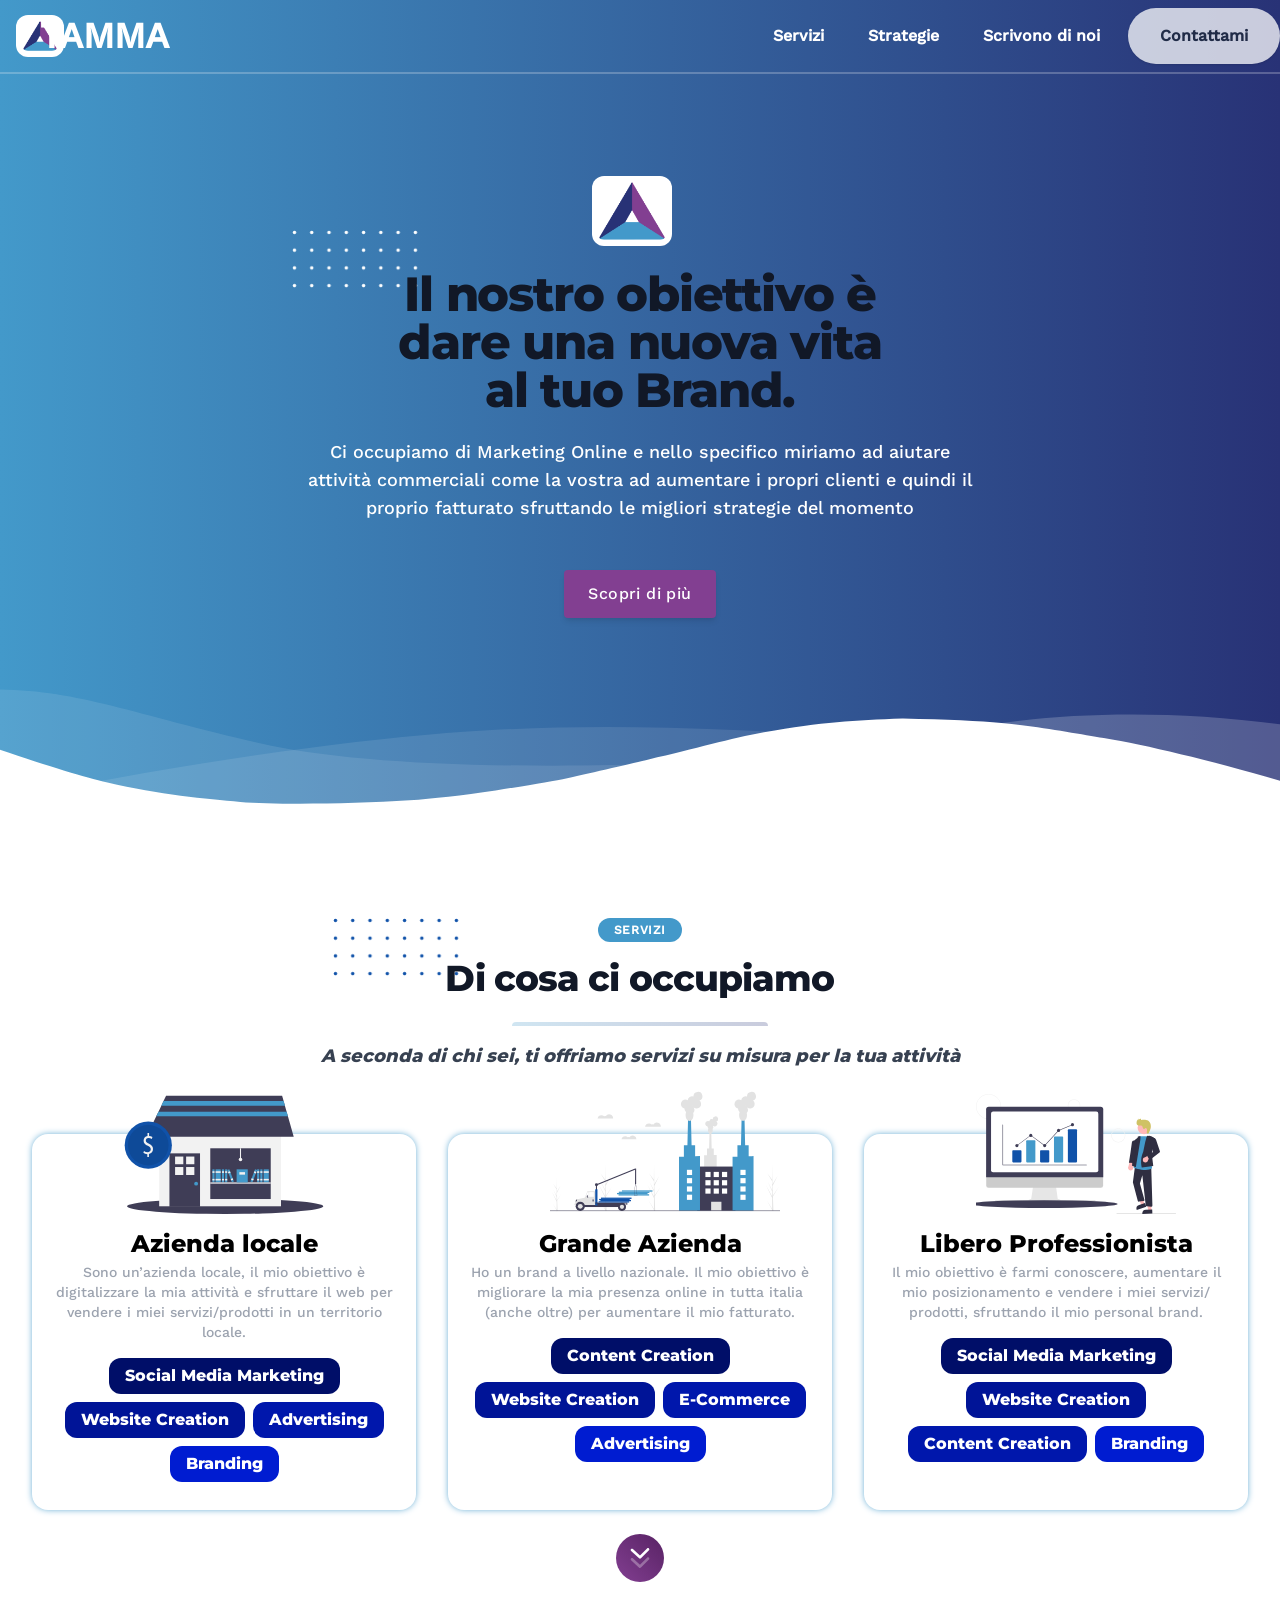
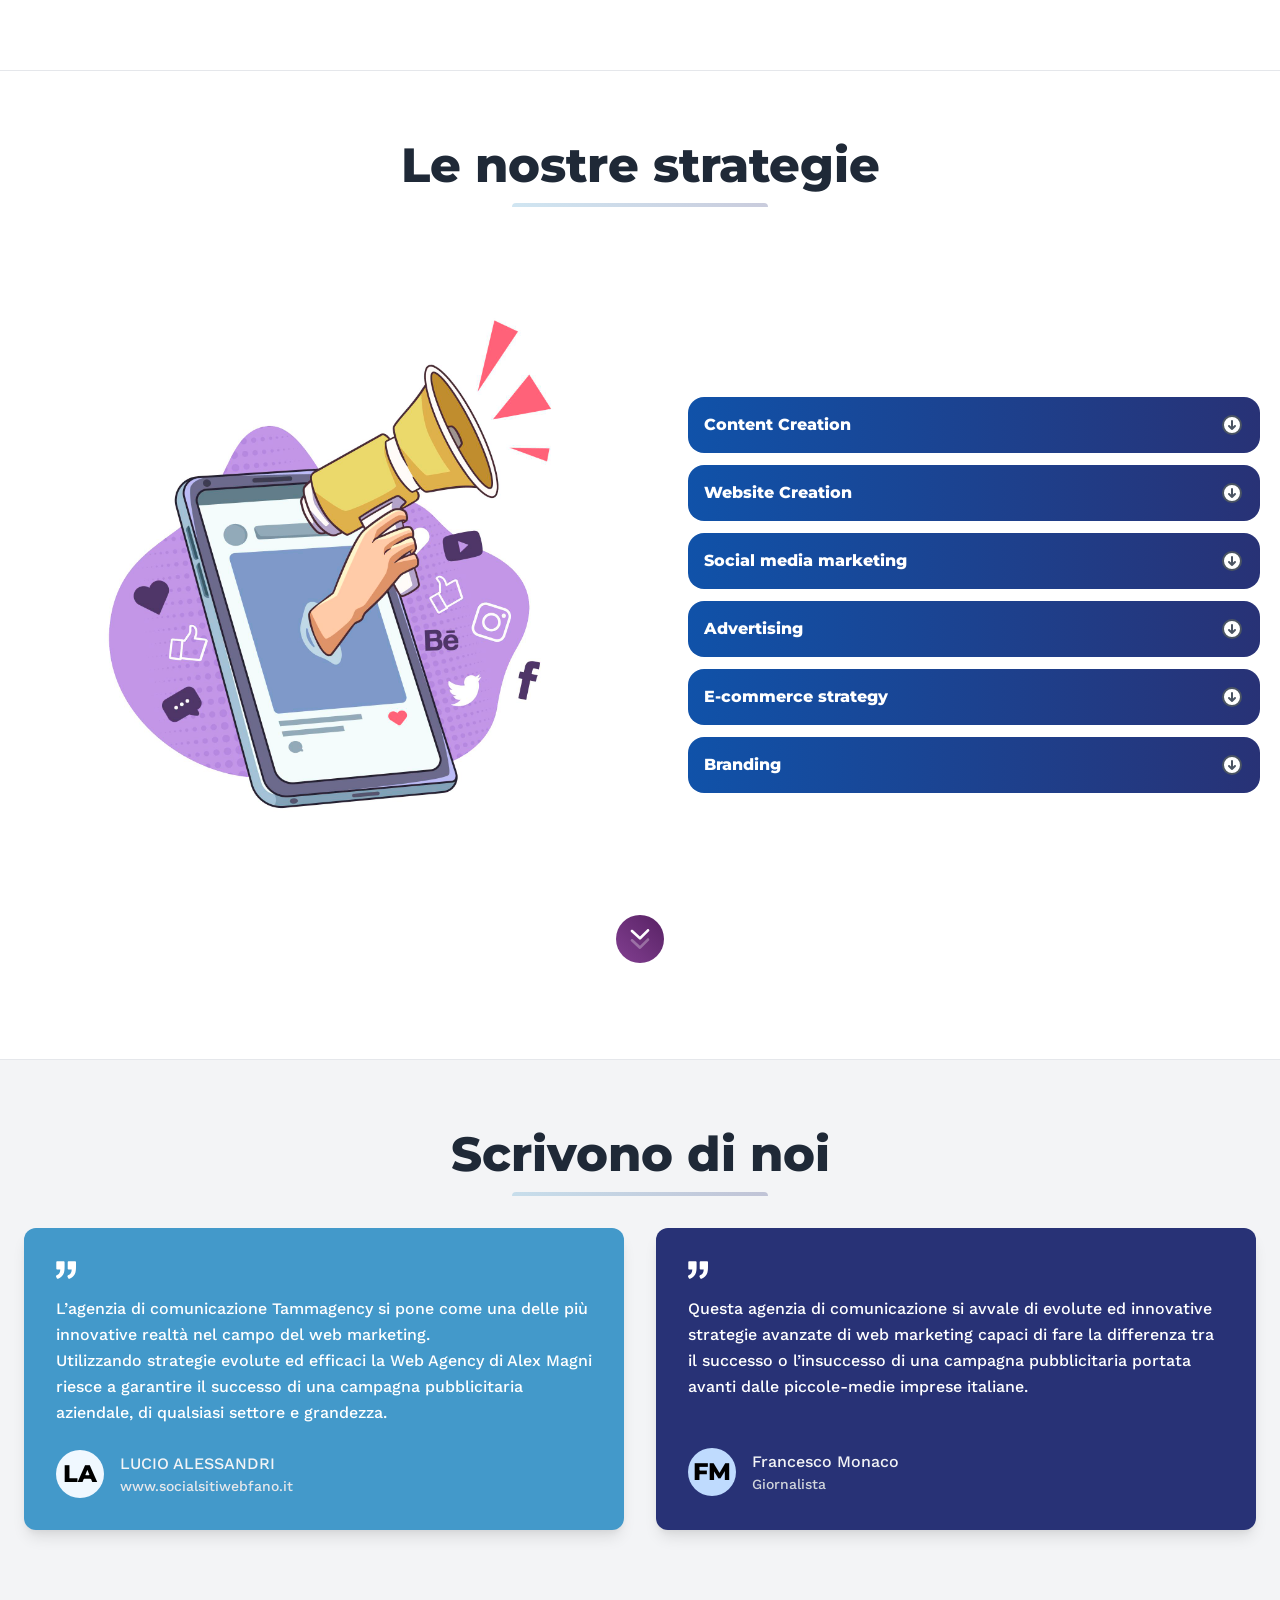
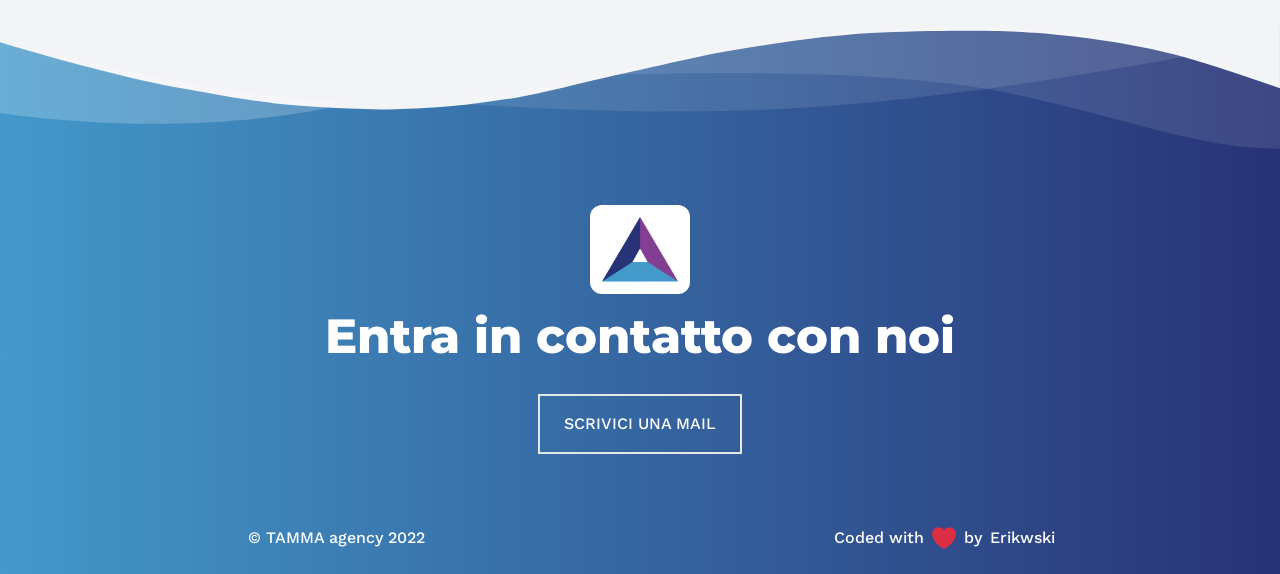
==== public/index.html @ 5e8f8e34 "Test animazioni definitive" ====
<!DOCTYPE html>
<html lang="it">
  <head>
    <!--- basic page needs
    ================================================== -->
    <meta charset="utf-8" />
    <meta name="viewport" content="width=device-width, initial-scale=1" />
    <title>TAMMA agency</title>
    <!-- SEO TAG
    ================================================== -->
    <meta name="description" content="Digital marketing agency" />
    <meta
      name="keywords"
      content="SEO digital marketing facebook instagram ads"
    />
    <meta name="author" content="erikwski" />

    <!-- CSS
    ================================================== -->
    <link rel="stylesheet" href="css/scroll.css" />
    <link rel="stylesheet" href="css/all_compile.css" />
    <link rel="stylesheet" href="css/custom.css" />

    <!-- icon of website
    ================================================== -->
    <link
      rel="apple-touch-icon"
      sizes="180x180"
      href="img/apple-icon-180x180.png"
    />
    <link
      rel="icon"
      type="image/png"
      sizes="32x32"
      href="img/favicon-32x32.png"
    />
    <link
      rel="icon"
      type="image/png"
      sizes="16x16"
      href="img/favicon-16x16.png"
    />
  </head>

  <body
    class="leading-normal tracking-normal text-white gradient overflow-x-hidden"
  >
    <!-- loader -->
    <div id="loader" class="gradient z-50">
      <div class="mosaic-loader">
        <div class="cell d-0"></div>
        <div class="cell d-1"></div>
        <div class="cell d-2"></div>
        <div class="cell d-3"></div>
        <div class="cell d-1"></div>
        <div class="cell d-2"></div>
        <div class="cell d-3"></div>
        <div class="cell d-4"></div>
        <div class="cell d-2"></div>
        <div class="cell d-3"></div>
        <div class="cell d-4"></div>
        <div class="cell d-5"></div>
        <div class="cell d-3"></div>
        <div class="cell d-4"></div>
        <div class="cell d-5"></div>
        <div class="cell d-6"></div>
      </div>
    </div>
    <!--Nav-->
    <nav
      id="header"
      class="fixed w-full z-30 top-0 text-white transition-all duration-700 goin_wski_fromtop"
    >
      <div
        class="w-full container mx-auto flex flex-wrap items-center justify-between mt-0 py-2"
      >
        <div class="pl-4 flex items-center">
          <a
            class="flex items-center transition toggleColour text-white no-underline hover:no-underline font-bold text-2xl lg:text-4xl"
            href="#"
          >
            <img
              width="48"
              id="logo"
              height="48"
              src="img/logo.png"
              class="opacity-0 bg-white mr-4 p-1.5 rounded-xl transition-all duration-700"
            />
            <span
              class="transition-all duration-700 shift_for_logo"
              id="shift_to_logo"
              >TAMMA</span
            >
          </a>
        </div>
        <div class="block lg:hidden pr-4">
          <button
            id="nav-toggle"
            class="flex items-center p-1 text-pink-800 hover:text-gray-900 focus:outline-none focus:shadow-outline transform transition hover:scale-105 duration-300 ease-in-out"
          >
            <svg
              class="fill-current h-6 w-6"
              viewBox="0 0 20 20"
              xmlns="http://www.w3.org/2000/svg"
            >
              <title>Menu</title>
              <path
                id="fill_white"
                class="fill_white"
                d="M0 3h20v2H0V3zm0 6h20v2H0V9zm0 6h20v2H0v-2z"
              />
            </svg>
          </button>
        </div>
        <div
          class="w-full flex-grow lg:flex lg:items-center lg:w-auto hidden mt-2 lg:mt-0 bg-white lg:bg-transparent text-black p-4 lg:p-0 z-20"
          id="nav-content"
        >
          <ul
            class="list-reset lg:flex justify-end flex-1 items-center mb-4 lg:mb-0"
          >
            <li class="mr-3">
              <a
                class="inline-block py-2 px-4 text-white font-bold no-underline toggleColour"
                href="#servizi"
                >Servizi</a
              >
            </li>
            <li class="mr-3">
              <a
                class="inline-block py-2 px-4 text-white font-bold no-underline toggleColour"
                href="#strategie"
                >Strategie</a
              >
            </li>
            <li class="mr-3">
              <a
                class="inline-block py-2 px-4 text-white font-bold no-underline toggleColour"
                href="#scrivono_di_noi"
                >Scrivono di noi</a
              >
            </li>
          </ul>
          <a
            id="navAction"
            href="#contattami"
            class="mx-auto lg:mx-0 hover:underline bg-white text-gray-800 font-bold rounded-full py-4 px-8 shadow opacity-75 focus:outline-none focus:shadow-outline transform transition hover:scale-105 duration-300 ease-in-out mt-4 md:mt-0"
          >
            Contattami
          </a>
        </div>
      </div>
      <hr class="border-b border-gray-100 opacity-25 my-0 py-0" />
    </nav>
    <!--Hero-->
    <div class="pt-24 pb-12" data-aos="fade-down-right" data-aos-delay="2800">
      <div
        class="px-4 py-16 sm:py-12 mx-auto sm:max-w-xl md:max-w-full lg:max-w-screen-xl md:px-24 lg:px-8 lg:py-20"
      >
        <div class="max-w-xl sm:mx-auto lg:max-w-2xl">
          <div class="flex flex-col mb-16 sm:text-center sm:mb-0">
            <a href="/" class="mb-6 sm:mx-auto self-center">
              <div
                class="flex items-center justify-center rounded-full transition-all duration-1000"
                id="transform_logo"
              >
                <img
                  width="80"
                  id="logo"
                  height="80"
                  src="img/logo.png"
                  class="bg-white mr-4 p-1.5 rounded-xl transition-all duration-700"
                />
              </div>
            </a>
            <div
              class="max-w-xl mb-10 md:mx-auto sm:text-center lg:max-w-2xl md:mb-12"
            >
              <h2
                class="max-w-lg mb-6 text-5xl font-bold leading-none tracking-tight text-gray-900 md:mx-auto text-center"
              >
                <span class="relative inline-block">
                  <svg
                    viewBox="0 0 52 24"
                    fill="currentColor"
                    class="absolute top-0 left-0 z-0 hidden w-32 -mt-8 -ml-20 text-white lg:w-32 lg:-ml-28 lg:-mt-10 sm:block"
                  >
                    <defs>
                      <pattern
                        id="e77df901-b9d7-4b9b-822e-16b2d410795b"
                        x="0"
                        y="0"
                        width=".135"
                        height=".30"
                      >
                        <circle cx="1" cy="1" r=".7"></circle>
                      </pattern>
                    </defs>
                    <rect
                      fill="url(#e77df901-b9d7-4b9b-822e-16b2d410795b)"
                      width="52"
                      height="24"
                    ></rect>
                  </svg>
                  <span class="relative">Il</span>
                </span>
                nostro obiettivo è dare una nuova vita al tuo Brand.
              </h2>
              <p class="text-base text-white md:text-lg text-center">
                Ci occupiamo di Marketing Online e nello specifico miriamo ad
                aiutare attività commerciali come la vostra ad aumentare i
                propri clienti e quindi il proprio fatturato sfruttando le
                migliori strategie del momento
              </p>
            </div>
            <div class="flex justify-center">
              <a
                href="#servizi"
                class="inline-flex items-center justify-center h-12 px-6 font-medium tracking-wide text-white transition duration-200 rounded shadow-md bc_secondary focus:shadow-outline focus:outline-none focus:outline-none focus:shadow-outline transform transition hover:scale-105 duration-300 ease-in-out hover:underline"
              >
                Scopri di più
              </a>
            </div>
          </div>
        </div>
      </div>
    </div>
    <!-- SVG ONDA -->
    <div class="relative -mt-12 lg:-mt-24">
      <svg
        viewBox="0 0 1428 174"
        version="1.1"
        xmlns="http://www.w3.org/2000/svg"
        xmlns:xlink="http://www.w3.org/1999/xlink"
      >
        <g stroke="none" stroke-width="1" fill="none" fill-rule="evenodd">
          <g
            transform="translate(-2.000000, 44.000000)"
            fill="#FFFFFF"
            fill-rule="nonzero"
          >
            <path
              d="M0,0 C90.7283404,0.927527913 147.912752,27.187927 291.910178,59.9119003 C387.908462,81.7278826 543.605069,89.334785 759,82.7326078 C469.336065,156.254352 216.336065,153.6679 0,74.9732496"
              opacity="0.100000001"
            ></path>
            <path
              d="M100,104.708498 C277.413333,72.2345949 426.147877,52.5246657 546.203633,45.5787101 C666.259389,38.6327546 810.524845,41.7979068 979,55.0741668 C931.069965,56.122511 810.303266,74.8455141 616.699903,111.243176 C423.096539,147.640838 250.863238,145.462612 100,104.708498 Z"
              opacity="0.100000001"
            ></path>
            <path
              d="M1046,51.6521276 C1130.83045,29.328812 1279.08318,17.607883 1439,40.1656806 L1439,120 C1271.17211,77.9435312 1140.17211,55.1609071 1046,51.6521276 Z"
              id="Path-4"
              opacity="0.200000003"
            ></path>
          </g>
          <g
            transform="translate(-4.000000, 76.000000)"
            fill="#FFFFFF"
            fill-rule="nonzero"
          >
            <path
              d="M0.457,34.035 C57.086,53.198 98.208,65.809 123.822,71.865 C181.454,85.495 234.295,90.29 272.033,93.459 C311.355,96.759 396.635,95.801 461.025,91.663 C486.76,90.01 518.727,86.372 556.926,80.752 C595.747,74.596 622.372,70.008 636.799,66.991 C663.913,61.324 712.501,49.503 727.605,46.128 C780.47,34.317 818.839,22.532 856.324,15.904 C922.689,4.169 955.676,2.522 1011.185,0.432 C1060.705,1.477 1097.39,3.129 1121.236,5.387 C1161.703,9.219 1208.621,17.821 1235.4,22.304 C1285.855,30.748 1354.351,47.432 1440.886,72.354 L1441.191,104.352 L1.121,104.031 L0.457,34.035 Z"
            ></path>
          </g>
        </g>
      </svg>
    </div>
    <!-- SERVIZI -->
    <section class="bg-white border-b py-8 text-black" id="servizi">
      <div
        class="px-4 pt-16 pb-10 mx-auto sm:max-w-xl md:max-w-full lg:max-w-screen-xl md:px-24 lg:px-8 lg:pt-20 lg:pb-14 flex flex-col justify-center items-center"
        data-aos="zoom-in-down"
        data-aos-offset="50"
      >
        <div
          class="text-center max-w-xl mb-10 md:mx-auto sm:text-center lg:max-w-2xl md:mb-12"
        >
          <div>
            <p
              class="inline-block mb-4 text-xs font-semibold tracking-wider uppercase rounded-full bc_thirdary text-white px-4 py-1"
            >
              Servizi
            </p>
          </div>
          <h2
            class="text-center max-w-lg mb-6 text-5xl font-bold leading-none tracking-tight text-gray-900 sm:text-4xl md:mx-auto text-gray-800"
          >
            <span class="relative inline-block">
              <svg
                viewBox="0 0 52 24"
                fill="currentColor"
                class="absolute top-0 left-0 z-0 hidden w-32 -mt-8 -ml-20 text-blue-gray-100 lg:w-32 lg:-ml-28 lg:-mt-10 sm:block"
              >
                <defs>
                  <pattern
                    id="fdca20a0-aeb4-4caf-ba1b-4351eee42363"
                    x="0"
                    y="0"
                    width=".135"
                    height=".30"
                    class="fill_varbg"
                  >
                    <circle cx="1" cy="1" r=".7"></circle>
                  </pattern>
                </defs>
                <rect
                  fill="url(#fdca20a0-aeb4-4caf-ba1b-4351eee42363)"
                  width="52"
                  height="24"
                ></rect>
              </svg>
              <span class="relative">Di</span>
              cosa ci occupiamo
            </span>
          </h2>
          <div class="w-full mb-4">
            <div
              class="h-1 mx-auto gradient w-64 opacity-25 my-0 py-0 rounded-t"
            ></div>
          </div>
          <p class="text-base text-gray-700 md:text-lg italic_title">
            A seconda di chi sei, ti offriamo servizi su misura per la tua
            attività
          </p>
        </div>
        <div
          class="grid max-w-md gap-8 row-gap-10 sm:mx-auto lg:max-w-full lg:grid-cols-3"
        >
          <!-- AZIENDE LOCALI -->
          <div class="card_servizi relative mt-6 lg:mt-4">
            <div class="flex">
              <div>
                <h6 class="mb-2 font-semibold leading-5 text-2xl text-center">
                  Azienda locale
                </h6>
                <p class="mb-3 text-sm text-gray-400 text-center">
                  Sono un’azienda locale, il mio obiettivo è digitalizzare la
                  mia attività e sfruttare il web per vendere i miei
                  servizi/prodotti in un territorio locale.
                </p>
              </div>
            </div>
            <div class="flex justify-center flex-wrap list_service">
              <div class="primary_font px-4 rounded-xl m-1 text-white">
                Social Media Marketing
              </div>
              <div class="primary_font px-4 rounded-xl m-1 text-white">
                Website Creation
              </div>
              <div class="primary_font px-4 rounded-xl m-1 text-white">
                Advertising
              </div>
              <div class="primary_font px-4 rounded-xl m-1 text-white">
                Branding
              </div>
            </div>
            <svg
              xmlns="http://www.w3.org/2000/svg"
              xmlns:xlink="http://www.w3.org/1999/xlink"
              data-name="Layer 1"
              width="200"
              height="160"
              class="absolute"
              style="top: -80px; left: calc(50% - 100px)"
              viewBox="0 0 842 678.37637"
            >
              <ellipse
                cx="426"
                cy="645.87637"
                rx="416"
                ry="32.5"
                fill="#3f3d56"
              ></ellipse>

              <path
                d="M829.70151,303.81246s2.59933,35.091,2.59933,36.39069S814.1055,431.1799,814.1055,431.1799s-25.99336,49.38737,0,48.0877,18.19534-46.788,18.19534-46.788l27.293-75.38072-11.697-53.28638Z"
                transform="translate(-179 -110.81181)"
                fill="#a0616a"
              ></path>

              <rect
                x="146.16914"
                y="282.832"
                width="516.46279"
                height="362.79825"
                fill="#f2f2f2"
              ></rect>
              <rect
                x="189.64496"
                y="421.25614"
                width="129.67789"
                height="226.37411"
                fill="#3f3d56"
              ></rect>
              <rect
                x="213.63162"
                y="434.83658"
                width="34.93166"
                height="32.56341"
                fill="#f2f2f2"
              ></rect>
              <rect
                x="260.40453"
                y="434.83658"
                width="34.93166"
                height="32.56341"
                fill="#f2f2f2"
              ></rect>
              <rect
                x="213.63162"
                y="479.24124"
                width="34.93166"
                height="33.74754"
                fill="#f2f2f2"
              ></rect>
              <rect
                x="260.40453"
                y="479.24124"
                width="34.93166"
                height="33.74754"
                fill="#f2f2f2"
              ></rect>
              <circle
                cx="302.83202"
                cy="549.6836"
                r="8.24541"
                fill="#4399ca"
              ></circle>
              <rect
                x="362.79867"
                y="399.76697"
                width="256.35744"
                height="215.13036"
                fill="#3f3d56"
              ></rect>
              <polygon
                points="716.602 351.134 92.199 351.134 133.831 264.092 143.148 244.603 155.337 219.117 164.654 199.628 175.455 177.051 667.407 177.051 673.786 199.628 679.295 219.117 686.499 244.603 692.008 264.092 716.602 351.134"
                fill="#3f3d56"
              ></polygon>
              <rect
                x="371.79367"
                y="488.96737"
                width="8.995"
                height="55.46915"
                fill="#4399ca"
              ></rect>
              <rect
                x="371.79367"
                y="497.21278"
                width="8.995"
                height="6.74625"
                fill="#f2f2f2"
              ></rect>
              <rect
                x="371.79367"
                y="529.44486"
                width="8.995"
                height="6.74625"
                fill="#f2f2f2"
              ></rect>
              <rect
                x="385.28617"
                y="488.96737"
                width="21.73791"
                height="55.46915"
                fill="#4399ca"
              ></rect>
              <rect
                x="385.28617"
                y="497.21278"
                width="21.73791"
                height="6.74625"
                fill="#f2f2f2"
              ></rect>
              <rect
                x="385.28617"
                y="529.44486"
                width="21.73791"
                height="6.74625"
                fill="#f2f2f2"
              ></rect>
              <rect
                x="412.27116"
                y="488.96737"
                width="8.995"
                height="55.46915"
                fill="#4399ca"
              ></rect>
              <rect
                x="412.27116"
                y="497.21278"
                width="8.995"
                height="6.74625"
                fill="#f2f2f2"
              ></rect>
              <rect
                x="412.27116"
                y="529.44486"
                width="8.995"
                height="6.74625"
                fill="#f2f2f2"
              ></rect>
              <rect
                x="425.76366"
                y="488.96737"
                width="8.995"
                height="55.46915"
                fill="#4399ca"
              ></rect>
              <rect
                x="425.76366"
                y="497.21278"
                width="8.995"
                height="6.74625"
                fill="#f2f2f2"
              ></rect>
              <rect
                x="425.76366"
                y="529.44486"
                width="8.995"
                height="6.74625"
                fill="#f2f2f2"
              ></rect>
              <rect
                x="623.50323"
                y="599.77918"
                width="8.995"
                height="55.46915"
                transform="translate(-359.97652 151.03236) rotate(-20.65411)"
                fill="#4399ca"
              ></rect>
              <rect
                x="617.8187"
                y="609.06043"
                width="8.995"
                height="6.74625"
                transform="translate(-355.02271 148.05803) rotate(-20.65411)"
                fill="#f2f2f2"
              ></rect>
              <rect
                x="629.18777"
                y="639.22084"
                width="8.995"
                height="6.74625"
                transform="translate(-364.93033 154.0067) rotate(-20.65411)"
                fill="#f2f2f2"
              ></rect>
              <rect
                x="589.17278"
                y="488.96737"
                width="21.73791"
                height="55.46915"
                fill="#4399ca"
              ></rect>
              <rect
                x="589.17278"
                y="497.21278"
                width="21.73791"
                height="6.74625"
                fill="#f2f2f2"
              ></rect>
              <rect
                x="589.17278"
                y="529.44486"
                width="21.73791"
                height="6.74625"
                fill="#f2f2f2"
              ></rect>
              <rect
                x="574.9307"
                y="488.96737"
                width="8.995"
                height="55.46915"
                fill="#4399ca"
              ></rect>
              <rect
                x="574.9307"
                y="497.21278"
                width="8.995"
                height="6.74625"
                fill="#f2f2f2"
              ></rect>
              <rect
                x="574.9307"
                y="529.44486"
                width="8.995"
                height="6.74625"
                fill="#f2f2f2"
              ></rect>
              <rect
                x="561.43821"
                y="488.96737"
                width="8.995"
                height="55.46915"
                fill="#4399ca"
              ></rect>
              <rect
                x="561.43821"
                y="497.21278"
                width="8.995"
                height="6.74625"
                fill="#f2f2f2"
              ></rect>
              <rect
                x="561.43821"
                y="529.44486"
                width="8.995"
                height="6.74625"
                fill="#f2f2f2"
              ></rect>
              <rect
                x="698.46155"
                y="623.01626"
                width="55.46915"
                height="8.995"
                transform="translate(-296.13324 974.88303) rotate(-69.34589)"
                fill="#4399ca"
              ></rect>
              <rect
                x="728.50754"
                y="607.93605"
                width="6.74625"
                height="8.995"
                transform="translate(-278.34283 970.44117) rotate(-69.34589)"
                fill="#f2f2f2"
              ></rect>
              <rect
                x="717.13846"
                y="638.09647"
                width="6.74625"
                height="8.995"
                transform="translate(-313.92365 979.32489) rotate(-69.34589)"
                fill="#f2f2f2"
              ></rect>
              <rect
                x="362.79867"
                y="544.43652"
                width="256.35744"
                height="5.24708"
                fill="#f2f2f2"
              ></rect>
              <rect
                x="474.48656"
                y="488.96737"
                width="47.22374"
                height="55.46915"
                fill="#4399ca"
              ></rect>
              <rect
                x="486.1051"
                y="500.9607"
                width="23.98666"
                height="10.49416"
                fill="#f2f2f2"
              ></rect>
              <rect
                x="488.72864"
                y="399.76697"
                width="4.4975"
                height="47.97332"
                fill="#f2f2f2"
              ></rect>
              <circle
                cx="490.97739"
                cy="447.7403"
                r="7.49583"
                fill="#f2f2f2"
              ></circle>
              <polygon
                points="679.295 219.117 155.337 219.117 164.654 199.628 673.786 199.628 679.295 219.117"
                fill="#4399ca"
              ></polygon>
              <polygon
                points="692.008 264.092 133.831 264.092 143.148 244.603 686.499 244.603 692.008 264.092"
                fill="#4399ca"
              ></polygon>

              <circle cx="100" cy="386.37637" r="100" fill="#1052a9"></circle>
              <circle cx="100" cy="386.37637" r="86" opacity="0.1"></circle>
              <path
                d="M274.87909,547.93609V535.419c-6.32734-.12344-12.87306-2.355-16.69109-5.45314l2.618-8.30317a26.68122,26.68122,0,0,0,15.70942,5.3285c7.74578,0,12.98225-5.081,12.98225-12.14493,0-6.81643-4.2548-11.02973-12.32763-14.74806-11.12757-4.957-18.00034-10.65821-18.00034-21.43985,0-10.28668,6.43653-18.09426,16.47324-19.95312V446.18818h6.76358v12.02149A26.54267,26.54267,0,0,1,296.5888,462.547l-2.7277,8.17972a24.10671,24.10671,0,0,0-13.74554-4.21391c-8.39987,0-11.56381,5.70063-11.56381,10.65821,0,6.44429,4.03642,9.66644,13.52769,14.12844,11.23623,5.20506,16.90948,11.64935,16.90948,22.67909,0,9.79049-6.0003,18.962-17.23706,21.06771v12.88981Z"
                transform="translate(-179 -110.81181)"
                fill="#f2f2f2"
              ></path>
            </svg>
          </div>
          <!-- GRANDE AZIENDA -->
          <div class="card_servizi relative mt-6 lg:mt-4">
            <div class="flex">
              <div>
                <h6 class="mb-2 font-semibold leading-5 text-2xl text-center">
                  Grande Azienda
                </h6>
                <p class="mb-3 text-sm text-gray-400 text-center">
                  Ho un brand a livello nazionale. Il mio obiettivo è migliorare
                  la mia presenza online in tutta italia (anche oltre) per
                  aumentare il mio fatturato.
                </p>
              </div>
            </div>
            <div class="flex justify-center flex-wrap list_service">
              <div class="primary_font px-4 rounded-xl m-1 text-white">
                Content Creation
              </div>
              <div class="primary_font px-4 rounded-xl m-1 text-white">
                Website Creation
              </div>
              <div class="primary_font px-4 rounded-xl m-1 text-white">
                E-Commerce
              </div>
              <div class="primary_font px-4 rounded-xl m-1 text-white">
                Advertising
              </div>
            </div>
            <svg
              xmlns="http://www.w3.org/2000/svg"
              xmlns:xlink="http://www.w3.org/1999/xlink"
              data-name="Layer 1"
              width="230"
              height="175"
              class="absolute"
              style="top: -70px; left: calc(50% - 90px)"
              viewBox="0 0 888 460.52563"
            >
              <path
                d="M369.70122,672.44322l-21.87443-34.71387,21.88457,38.49557.01173,3.95547q2.34084-.02736,4.63442-.17946l-1.78417-50.81218.02346-.39275-.0402-.075-.16988-4.80142,22.87164-38.04637-22.89523,34.4507-.06851,1.017-1.34778-38.39059,19.66232-39.36387-19.816,32.61808-.92176-79.573-.00422-.26483-.00317.2606-.44881,62.73791-18.78843-25.10244,18.80506,30.50606.08719,34.362-17.4329-33.18692,17.44253,38.23878.04824,19.107L344.254,577.08157l25.34285,52.87363Z"
                transform="translate(-156 -219.73719)"
                fill="#e2e2e2"
              />
              <path
                d="M557.41283,672.44322,535.5384,637.72935,557.423,676.22492l.01173,3.95547q2.34084-.02736,4.63442-.17946L560.285,629.18875l.02346-.39275-.0402-.075-.16988-4.80142L582.97,585.87323l-22.89524,34.4507-.0685,1.017-1.34778-38.39059,19.66232-39.36387-19.816,32.61808-.92176-79.573-.00423-.26483-.00317.2606-.4488,62.73791-18.78843-25.10244,18.80506,30.50606.08719,34.362-17.43291-33.18692,17.44254,38.23878.04823,19.107-25.32288-46.20808,25.34285,52.87363Z"
                transform="translate(-156 -219.73719)"
                fill="#e2e2e2"
              />
              <path
                d="M181.81131,674.67584l-15.79541-25.0667,15.80273,27.79745.00847,2.85622q1.6903-.01975,3.34649-.12959l-1.28834-36.6912.01694-.2836-.029-.05415-.12267-3.46707L200.266,612.16411l-16.53253,24.87667-.04946.73435-.97323-27.72164,14.19806-28.42444-14.309,23.55334-.6656-57.45927-.00305-.19123-.00229.18817-.32408,45.30272-13.567-18.12634,13.579,22.02826.063,24.81262-12.58821-23.9641,12.59516,27.612.03484,13.79707L163.436,605.8157l18.29994,38.17977Z"
                transform="translate(-156 -219.73719)"
                fill="#e2e2e2"
              />
              <path
                d="M1013.94505,672.44322l-21.87443-34.71387,21.88456,38.49557.01173,3.95547q2.34084-.02736,4.63443-.17946l-1.78418-50.81218.02346-.39275-.04019-.075-.16989-4.80142,22.87164-38.04637-22.89523,34.4507-.0685,1.017-1.34778-38.39059,19.66231-39.36387-19.816,32.61808-.92176-79.573-.00422-.26483-.00317.2606-.44881,62.73791-18.78843-25.10244,18.80506,30.50606.0872,34.362-17.43291-33.18692,17.44253,38.23878.04824,19.107-25.32289-46.20808,25.34285,52.87363Z"
                transform="translate(-156 -219.73719)"
                fill="#e2e2e2"
              />
              <rect
                x="420.71394"
                y="615.03256"
                width="118"
                height="5"
                transform="translate(803.42788 1015.32794) rotate(-180)"
                fill="#4399ca"
              />
              <rect
                x="414.71394"
                y="610.03256"
                width="118"
                height="5"
                transform="translate(791.42788 1005.32794) rotate(-180)"
                fill="#4399ca"
              />
              <rect
                x="421.71394"
                y="605.03256"
                width="118"
                height="5"
                transform="translate(805.42788 995.32794) rotate(-180)"
                fill="#4399ca"
              />
              <rect
                x="433.71394"
                y="600.03256"
                width="118"
                height="5"
                transform="translate(829.42788 985.32794) rotate(-180)"
                fill="#4399ca"
              />
              <rect
                x="333.31299"
                y="577.93732"
                width="4.09697"
                height="29.08849"
                transform="translate(514.72295 965.22594) rotate(-180)"
                fill="#3f3d56"
              />
              <rect
                x="407.83085"
                y="466.88793"
                width="4.09697"
                height="163.62126"
                transform="translate(-100.38591 915.10754) rotate(-112.09151)"
                fill="#3f3d56"
              />
              <rect
                x="257.51902"
                y="636.524"
                width="35.64365"
                height="13.9297"
                transform="translate(394.6817 1067.24052) rotate(-180)"
                fill="#3f3d56"
              />
              <rect
                x="260.7966"
                y="648.81492"
                width="175.76006"
                height="15.56849"
                transform="translate(541.35326 1093.46114) rotate(-180)"
                fill="#3f3d56"
              />
              <polygon
                points="133.68 436.862 175.879 436.862 175.879 383.806 144.332 383.806 133.68 410.565 133.68 436.862"
                fill="#e2e2e2"
              />
              <rect
                x="307.29722"
                y="606.82096"
                width="18.02667"
                height="18.02667"
                transform="translate(476.62112 1011.93141) rotate(-180)"
                fill="#fff"
              />
              <polygon
                points="137.777 405.315 149.249 405.315 149.249 387.289 144.332 387.289 137.777 405.315"
                fill="#fff"
              />
              <rect
                x="320.40753"
                y="635.09006"
                width="4.09697"
                height="7.78425"
                transform="translate(488.91203 1058.22719) rotate(-180)"
                fill="#3f3d56"
              />
              <path
                d="M297.66934,618.49733h.20485a3.89212,3.89212,0,0,1,3.89212,3.89212v0a3.89212,3.89212,0,0,1-3.89212,3.89212h-.20485a0,0,0,0,1,0,0v-7.78425A0,0,0,0,1,297.66934,618.49733Z"
                transform="translate(443.43566 1025.04172) rotate(180)"
                fill="#3f3d56"
              />
              <path
                d="M450.07667,648.81492h.20485a3.89212,3.89212,0,0,1,3.89212,3.89212v0a3.89212,3.89212,0,0,1-3.89212,3.89212h-.20485a0,0,0,0,1,0,0v-7.78425A0,0,0,0,1,450.07667,648.81492Z"
                transform="matrix(-1, 0, 0, -1, 748.25029, 1085.6769)"
                fill="#3f3d56"
              />
              <path
                d="M273.29236,648.75613a20.2704,20.2704,0,0,0-15.75558,7.843h-8.00685l7.78425-21.68366,36.25819-7.151-1.02424,28.83466H289.048A20.27042,20.27042,0,0,0,273.29236,648.75613Z"
                transform="translate(-156 -219.73719)"
                fill="#e2e2e2"
              />
              <circle
                cx="116.88267"
                cy="441.98319"
                r="17.82182"
                fill="#3f3d56"
              />
              <circle
                cx="116.88267"
                cy="441.98319"
                r="9.37991"
                fill="#e2e2e2"
              />
              <circle
                cx="277.89363"
                cy="444.03168"
                r="15.56849"
                fill="#3f3d56"
              />
              <circle
                cx="277.89363"
                cy="444.03168"
                r="8.19394"
                fill="#e2e2e2"
              />
              <rect
                x="330.64996"
                y="596.16884"
                width="8.60364"
                height="62.06911"
                transform="translate(513.90356 1034.6696) rotate(-180)"
                fill="#1052a9"
              />
              <rect
                x="330.64996"
                y="646.97128"
                width="123.72853"
                height="3.68727"
                transform="translate(629.02844 1077.89265) rotate(-180)"
                fill="#3f3d56"
              />
              <rect
                x="299.30813"
                y="625.87188"
                width="4.09697"
                height="1.63879"
                transform="translate(446.71323 1033.64536) rotate(-180)"
                fill="#3f3d56"
              />
              <path
                d="M480.39425,620.00189a.40971.40971,0,0,1-.10422-.31848l5.65034-53.43206a.40987.40987,0,0,1,.40569-.36669h.0018a.40985.40985,0,0,1,.4071.36309L492.866,619.569a.40975.40975,0,0,1-.4033.4563l-11.76139.11083h-.0038A.40928.40928,0,0,1,480.39425,620.00189Zm5.97-49.96645-5.211,49.27688L492,619.2103Z"
                transform="translate(-156 -219.73719)"
                fill="#3f3d56"
              />
              <path
                d="M255.88024,635.70461h.20485a3.89212,3.89212,0,0,1,3.89212,3.89212v0a3.89212,3.89212,0,0,1-3.89212,3.89212h-.20485a0,0,0,0,1,0,0v-7.78425A0,0,0,0,1,255.88024,635.70461Z"
                transform="translate(86.94131 -269.62329) rotate(20.71738)"
                fill="#3f3d56"
              />
              <rect
                x="484.49122"
                y="516.07305"
                width="4.09697"
                height="59.81578"
                transform="translate(817.07942 872.2247) rotate(-180)"
                fill="#3f3d56"
              />
              <circle
                cx="179.36148"
                cy="359.01953"
                r="5.73576"
                fill="#3f3d56"
              />
              <rect
                x="343.71394"
                y="642.03256"
                width="118"
                height="5"
                transform="translate(649.42788 1069.32794) rotate(-180)"
                fill="#1052a9"
              />
              <rect
                x="350.71394"
                y="637.03256"
                width="118"
                height="5"
                transform="translate(663.42788 1059.32794) rotate(-180)"
                fill="#1052a9"
              />
              <rect
                x="345.71394"
                y="633.03256"
                width="118"
                height="5"
                transform="translate(653.42788 1051.32794) rotate(-180)"
                fill="#1052a9"
              />
              <rect
                x="352.71394"
                y="628.03256"
                width="118"
                height="5"
                transform="translate(667.42788 1041.32794) rotate(-180)"
                fill="#1052a9"
              />
              <path
                d="M538.33725,341.97939a15.59567,15.59567,0,0,1,10.23657,3.81414,15.60631,15.60631,0,0,1,6.88715-.30262,15.65993,15.65993,0,0,1,28.55484,8.887H523.01887A15.66484,15.66484,0,0,1,538.33725,341.97939Z"
                transform="translate(-156 -219.73719)"
                fill="#e2e2e2"
              />
              <path
                d="M446.57156,391.32748a14.74417,14.74417,0,0,1,9.67768,3.6059,14.75453,14.75453,0,0,1,6.51113-.2861,14.80494,14.80494,0,0,1,26.99582,8.40174H432.08953A14.80958,14.80958,0,0,1,446.57156,391.32748Z"
                transform="translate(-156 -219.73719)"
                fill="#e2e2e2"
              />
              <path
                d="M354.82419,309.93539a15.34075,15.34075,0,0,1,10.06927,3.75181,15.35133,15.35133,0,0,1,6.77459-.29768,15.404,15.404,0,0,1,28.08814,8.7417h-60A15.40882,15.40882,0,0,1,354.82419,309.93539Z"
                transform="translate(-156 -219.73719)"
                fill="#e2e2e2"
              />
              <path
                d="M750.99875,464.92273V589.82849H799.573V463.18787l-11.27588.40271V438.03321h-8.17871l-1.34766-56.60376c3.30029-2.15052,5.62305-7.25818,5.62305-13.222a21.66875,21.66875,0,0,0-.59375-5.084,10.4004,10.4004,0,0,0,1.12012-12.66773,10.40734,10.40734,0,1,0,13.4873-15.85144,10.40972,10.40972,0,1,0-14.01367-9.767c0,.15247.00488.30371.01123.45435a10.41549,10.41549,0,0,0-13.33789,8.38257,10.409,10.409,0,1,0-7.48535,19.1272c-.002.07556-.00586.15051-.00586.22656a50.59934,50.59934,0,0,0,3.67627,8.43457,21.02593,21.02593,0,0,0-1.07373,6.74487c0,5.96387,2.32226,11.07153,5.62255,13.222l-1.34765,56.60376h-8.17822V464.5199Zm30.332-119.26843.02686.00061c.15039,0,.29931-.00488.44775-.01123q.14063.46143.32178.90356A10.45284,10.45284,0,0,0,781.33078,345.6543Z"
                transform="translate(-156 -219.73719)"
                fill="#e2e2e2"
              />
              <rect
                x="724.25381"
                y="508.14821"
                width="147.45827"
                height="170.58898"
                transform="translate(1439.96588 967.14821) rotate(-180)"
                fill="#3f3d56"
              />
              <rect
                x="778.10499"
                y="644.04112"
                width="39.75591"
                height="34.69606"
                transform="translate(1439.96588 1103.04112) rotate(-180)"
                fill="#e2e2e2"
              />
              <path
                d="M675.11058,283.692c-.00282.126-.00953.2509-.00953.37748a17.2926,17.2926,0,0,0,5.26,12.43748,17.32924,17.32924,0,0,0,.86719,1.62029,35.02934,35.02934,0,0,0-1.79014,11.24144c0,13.17395,6.796,23.85355,15.17953,23.85355s15.17952-10.6796,15.17952-23.85355a36.10523,36.10523,0,0,0-.98931-8.47345,17.33406,17.33406,0,0,0,1.86674-21.11261,17.34558,17.34558,0,1,0,22.47882-26.41915,17.34962,17.34962,0,1,0-23.35625-16.27825c0,.254.00847.506.01906.75729a17.3592,17.3592,0,0,0-22.23,13.97086,17.34835,17.34835,0,1,0-12.4756,31.87862Zm29.62669-11.91071c.25024,0,.49871-.00838.74648-.01888q.23348.76911.53578,1.506a17.38709,17.38709,0,0,0-1.32708-1.48825Z"
                transform="translate(-156 -219.73719)"
                class="smoke_transition"
                fill="#e2e2e2"
              />
              <path
                d="M685.94113,451.76722h17.3501l-.61963-26.02v-.01l-2.27051-95.41a11.09469,11.09469,0,0,1-11.56982,0l-2.27,95.41v.01Z"
                transform="translate(-156 -219.73719)"
                fill="#4399ca"
              />
              <polygon
                points="498.141 250.82 498.141 459 579.092 459 579.092 247.93 560.301 248.6 560.301 206.01 516.931 206.01 516.931 250.15 498.141 250.82"
                fill="#4399ca"
              />
              <path
                d="M881.84129,283.692c-.00282.126-.00953.2509-.00953.37748a17.2926,17.2926,0,0,0,5.26,12.43748,17.32924,17.32924,0,0,0,.86719,1.62029,35.02934,35.02934,0,0,0-1.79014,11.24144c0,13.17395,6.796,23.85355,15.17952,23.85355s15.17953-10.6796,15.17953-23.85355a36.10576,36.10576,0,0,0-.98931-8.47345,17.33406,17.33406,0,0,0,1.86674-21.11261,17.34558,17.34558,0,1,0,22.47881-26.41915,17.34962,17.34962,0,1,0-23.35624-16.27825c0,.254.00847.506.01906.75729a17.3592,17.3592,0,0,0-22.23,13.97086,17.34835,17.34835,0,1,0-12.4756,31.87862ZM911.468,271.78128c.25024,0,.49871-.00838.74648-.01888q.23347.76911.53577,1.506a17.38528,17.38528,0,0,0-1.32707-1.48825Z"
                transform="translate(-156 -219.73719)"
                class="smoke_transition"
                fill="#e2e2e2"
              />
              <path
                d="M892.67428,451.76711h17.348L907.131,330.33089a17.10079,17.10079,0,0,1-11.56535,0Z"
                transform="translate(-156 -219.73719)"
                fill="#4399ca"
              />
              <polygon
                points="704.871 250.82 704.871 459 785.831 459 785.831 247.93 779.181 248.17 767.031 248.6 767.031 206.01 723.661 206.01 723.661 250.15 704.871 250.82"
                fill="#4399ca"
              />
              <rect
                x="819.98294"
                y="528.73719"
                width="20"
                height="20"
                transform="translate(1503.96588 857.73719) rotate(-180)"
                fill="#fff"
              />
              <rect
                x="787.98294"
                y="528.73719"
                width="20"
                height="20"
                transform="translate(1439.96588 857.73719) rotate(-180)"
                fill="#fff"
              />
              <rect
                x="755.98294"
                y="528.73719"
                width="20"
                height="20"
                transform="translate(1375.96588 857.73719) rotate(-180)"
                fill="#fff"
              />
              <rect
                x="819.98294"
                y="560.73719"
                width="20"
                height="20"
                transform="translate(1503.96588 921.73719) rotate(-180)"
                fill="#fff"
              />
              <rect
                x="787.98294"
                y="560.73719"
                width="20"
                height="20"
                transform="translate(1439.96588 921.73719) rotate(-180)"
                fill="#fff"
              />
              <rect
                x="755.98294"
                y="560.73719"
                width="20"
                height="20"
                transform="translate(1375.96588 921.73719) rotate(-180)"
                fill="#fff"
              />
              <rect
                x="819.98294"
                y="592.73719"
                width="20"
                height="20"
                transform="translate(1503.96588 985.73719) rotate(-180)"
                fill="#fff"
              />
              <rect
                x="787.98294"
                y="592.73719"
                width="20"
                height="20"
                transform="translate(1439.96588 985.73719) rotate(-180)"
                fill="#fff"
              />
              <rect
                x="755.98294"
                y="592.73719"
                width="20"
                height="20"
                transform="translate(1375.96588 985.73719) rotate(-180)"
                fill="#fff"
              />
              <rect
                x="684.61759"
                y="520.73719"
                width="20"
                height="20"
                transform="translate(1233.23517 841.73719) rotate(-180)"
                fill="#fff"
              />
              <rect
                x="684.61759"
                y="552.73719"
                width="20"
                height="20"
                transform="translate(1233.23517 905.73719) rotate(-180)"
                fill="#fff"
              />
              <rect
                x="684.61759"
                y="584.73719"
                width="20"
                height="20"
                transform="translate(1233.23517 969.73719) rotate(-180)"
                fill="#fff"
              />
              <rect
                x="684.61759"
                y="616.73719"
                width="20"
                height="20"
                transform="translate(1233.23517 1033.73719) rotate(-180)"
                fill="#fff"
              />
              <rect
                x="891.18137"
                y="520.73719"
                width="20"
                height="20"
                transform="translate(1646.36273 841.73719) rotate(-180)"
                fill="#fff"
              />
              <rect
                x="891.18137"
                y="552.73719"
                width="20"
                height="20"
                transform="translate(1646.36273 905.73719) rotate(-180)"
                fill="#fff"
              />
              <rect
                x="891.18137"
                y="584.73719"
                width="20"
                height="20"
                transform="translate(1646.36273 969.73719) rotate(-180)"
                fill="#fff"
              />
              <rect
                x="891.18137"
                y="616.73719"
                width="20"
                height="20"
                transform="translate(1646.36273 1033.73719) rotate(-180)"
                fill="#fff"
              />
              <rect y="458.29537" width="888" height="2" fill="#3f3d56" />
            </svg>
          </div>
          <!-- LIBERO PROFESSIONISTA -->
          <div class="card_servizi relative mt-6 lg:mt-4">
            <div class="flex">
              <div>
                <h6 class="mb-2 font-semibold leading-5 text-2xl text-center">
                  Libero Professionista
                </h6>
                <p class="mb-3 text-sm text-gray-400 text-center">
                  Il mio obiettivo è farmi conoscere, aumentare il mio
                  posizionamento e vendere i miei servizi/ prodotti, sfruttando
                  il mio personal brand.
                </p>
              </div>
            </div>
            <div class="flex justify-center flex-wrap list_service">
              <div class="primary_font px-4 rounded-xl m-1 text-white">
                Social Media Marketing
              </div>
              <div class="primary_font px-4 rounded-xl m-1 text-white">
                Website Creation
              </div>
              <div class="primary_font px-4 rounded-xl m-1 text-white">
                Content Creation
              </div>
              <div class="primary_font px-4 rounded-xl m-1 text-white">
                Branding
              </div>
            </div>
            <svg
              xmlns="http://www.w3.org/2000/svg"
              xmlns:xlink="http://www.w3.org/1999/xlink"
              data-name="Layer 1"
              width="200"
              height="160"
              class="absolute"
              style="top: -60px; left: calc(50% - 80px)"
              viewBox="0 0 763.05693 458"
            >
              <path
                d="M266.47153,317a48,48,0,1,1,48-48A48.05437,48.05437,0,0,1,266.47153,317Zm0-94a46,46,0,1,0,46,46A46.05223,46.05223,0,0,0,266.47153,223Z"
                transform="translate(-218.47153 -221)"
                fill="#f2f2f2"
              />
              <path
                d="M592.47153,289a24,24,0,1,1,24-24A24.02734,24.02734,0,0,1,592.47153,289Zm0-46a22,22,0,1,0,22,22A22.0249,22.0249,0,0,0,592.47153,243Z"
                transform="translate(-218.47153 -221)"
                fill="#f2f2f2"
              />
              <path
                d="M761.47153,406a27,27,0,1,1,27-27A27.03062,27.03062,0,0,1,761.47153,406Zm0-52a25,25,0,1,0,25,25A25.02817,25.02817,0,0,0,761.47153,354Z"
                transform="translate(-218.47153 -221)"
                fill="#f2f2f2"
              />
              <path
                d="M980.52847,679h-225a1,1,0,0,1,0-2h225a1,1,0,0,1,0,2Z"
                transform="translate(-218.47153 -221)"
                fill="#ccc"
              />
              <circle
                cx="640.91705"
                cy="128.68583"
                r="24.56103"
                fill="#ffb8b8"
              />
              <polygon
                points="643.465 420.343 631.857 424.285 611.124 381.386 628.257 375.567 643.465 420.343"
                fill="#ffb8b8"
              />
              <path
                d="M843.0715,642.98141h23.64387a0,0,0,0,1,0,0v14.88687a0,0,0,0,1,0,0H828.18465a0,0,0,0,1,0,0v0A14.88686,14.88686,0,0,1,843.0715,642.98141Z"
                transform="translate(-382.63173 86.1046) rotate(-18.76035)"
                fill="#2f2e41"
              />
              <polygon
                points="669.694 444.575 657.45 445.19 649.249 398.255 667.321 397.346 669.694 444.575"
                fill="#ffb8b8"
              />
              <path
                d="M867.3677,662.90195h23.64387a0,0,0,0,1,0,0v14.88687a0,0,0,0,1,0,0H852.48084a0,0,0,0,1,0,0v0A14.88686,14.88686,0,0,1,867.3677,662.90195Z"
                transform="translate(-251.0201 -176.39845) rotate(-2.87712)"
                fill="#2f2e41"
              />
              <path
                d="M815.30049,509.63a10.05579,10.05579,0,0,0-.46773-15.41224l11.674-33.77419-17.99152,4.59774L800.18772,496.409a10.11027,10.11027,0,0,0,15.11277,13.221Z"
                transform="translate(-218.47153 -221)"
                fill="#ffb8b8"
              />
              <path
                d="M887.02144,651.42383a4.54354,4.54354,0,0,1-.47412-.02539l-16.6206-1.75977a4.47242,4.47242,0,0,1-3.99805-3.97363L853.08394,531.15527l-9.29443,31.335,17.32861,61.583a4.50019,4.50019,0,0,1-3.81787,5.68946l-16.84766,1.93652a4.523,4.523,0,0,1-4.86328-3.31543l-18.40869-69.30274a4.48241,4.48241,0,0,1-.11133-1.748l8.27393-62.19873,61.71387,4.94873,4.4624,146.70312a4.50044,4.50044,0,0,1-4.49805,4.6377Z"
                transform="translate(-218.47153 -221)"
                fill="#2f2e41"
              />
              <path
                d="M865.68843,510.71875c-20.67578,0-44.08447-7.98877-45.502-8.47949l-.41015-.14209L843.101,382.41309l.4292.01757c9.24365.375,34.46924.56739,34.72315.56934l.45263.00342,9.72266,105.61865,1.73779,15.44873-.21289.17236C884.00582,509.05176,875.13228,510.71875,865.68843,510.71875Z"
                transform="translate(-218.47153 -221)"
                fill="#4399ca"
              />
              <path
                d="M828.3359,500.37549,813.74654,494.499l7.436-89.94384a14.85637,14.85637,0,0,1,6.47412-11.10352l7.67724-5.22461v0a4.86843,4.86843,0,0,1,4.82712-6.23967l2.19876.07074a2.49979,2.49979,0,0,1,3.82715,2.66064l-.48291,9.5293Z"
                transform="translate(-218.47153 -221)"
                fill="#2f2e41"
              />
              <path
                d="M820.97408,484.251l-19.04858-.80225,6.17065-39.69238,5.11328-37.34864a8.92423,8.92423,0,0,1,11.57764-7.8457h0a8.917,8.917,0,0,1,6.17431,9.647l-5.17968,40.46729Z"
                transform="translate(-218.47153 -221)"
                fill="#2f2e41"
              />
              <path
                d="M851.13619,501.751l-.1294-.40088c-.08837-.27442-8.67285-27.81153,5.69141-60.67188l7.20313-35.82568,6.15562-22.49493a2.68922,2.68922,0,0,1,1.63131-1.77293,2.47718,2.47718,0,0,1,2.64861.68046l0,0a17.19838,17.19838,0,0,1,12.85951,1.28589l8.64469,4.55386a9.81489,9.81489,0,0,1,4.98163,10.923l-11.81543,50.42285,5.74365,47.09717Z"
                transform="translate(-218.47153 -221)"
                fill="#2f2e41"
              />
              <path
                d="M863.71637,482.33769a10.05578,10.05578,0,0,0,11.11782-10.6841l26.7561-19.82058-9.35261-4.4342-28.85136,14.862a10.11028,10.11028,0,0,0,.33005,20.07692Z"
                transform="translate(-218.47153 -221)"
                fill="#ffb8b8"
              />
              <path
                d="M880.49068,473.46533l-9.03662-16.86914,22.28711-14.668-10.876-39.00976A11.79539,11.79539,0,0,1,891.895,388.187h0a11.8273,11.8273,0,0,1,13.5,7.76416l14.6748,43.13526a4.49921,4.49921,0,0,1-1.51172,5.01269Z"
                transform="translate(-218.47153 -221)"
                fill="#2f2e41"
              />
              <path
                d="M861.12673,354.89533c-2.94426.38308-5.1652-2.62934-6.19529-5.414s-1.81495-6.02657-4.37478-7.53078c-3.49727-2.05506-7.97186.41663-11.97116-.2614-4.51644-.7657-7.453-5.55225-7.68312-10.12736s1.59053-8.9754,3.377-13.19361l.62366,5.24227a10.39577,10.39577,0,0,1,4.54288-9.08678l-.80385,7.69223a8.16418,8.16418,0,0,1,9.39248-6.75554l-.1266,4.58332c5.2165-.6203,10.47858-1.24146,15.71053-.76889s10.50043,2.12792,14.4658,5.57356c5.93158,5.15414,8.09792,13.641,7.37063,21.46535s-3.95715,15.17468-7.32339,22.27519c-.847,1.78651-2.01841,3.80245-3.98237,4.03-1.76463.20448-3.3793-1.27064-3.92787-2.96026a10.7299,10.7299,0,0,1,.04764-5.271c.49629-2.63729,1.12192-5.33294.6553-7.97564s-2.36777-5.25419-5.03173-5.57806-5.38987,2.72118-4.10908,5.0794Z"
                transform="translate(-218.47153 -221)"
                fill="#cfc264"
              />
              <path
                d="M539.78148,624.57717l-9.56074-4.02569-6.55863-47.92811H436.32217l-7.10907,47.7323-8.55359,4.27673a2.0312,2.0312,0,0,0,.90847,3.84791H538.99351A2.03109,2.03109,0,0,0,539.78148,624.57717Z"
                transform="translate(-218.47153 -221)"
                fill="#e6e6e6"
              />
              <path
                d="M694.99055,579h-429.038a8.50008,8.50008,0,0,1-8.481-8.5V510h446v60.5A8.50016,8.50016,0,0,1,694.99055,579Z"
                transform="translate(-218.47153 -221)"
                fill="#ccc"
              />
              <path
                d="M703.92,538.59375H257.07993V279.72705a10.25845,10.25845,0,0,1,10.247-10.24658H693.673A10.25855,10.25855,0,0,1,703.92,279.72705Z"
                transform="translate(-218.47153 -221)"
                fill="#3f3d56"
              />
              <path
                d="M677.232,519.80518H283.76792a7.90831,7.90831,0,0,1-7.89966-7.89942V296.16846a7.90873,7.90873,0,0,1,7.89966-7.89991H677.232a7.90873,7.90873,0,0,1,7.89966,7.89991v215.7373A7.90831,7.90831,0,0,1,677.232,519.80518Z"
                transform="translate(-218.47153 -221)"
                fill="#fff"
              />
              <path
                d="M673.52847,628.98031h-381a1,1,0,0,1,0-2h381a1,1,0,0,1,0,2Z"
                transform="translate(-218.47153 -221)"
                fill="#ccc"
              />
              <path
                d="M640.26763,493H320.73223a1,1,0,0,1-1-1V338.84668a1,1,0,0,1,2,0V491h318.5354a1,1,0,0,1,0,2Z"
                transform="translate(-218.47153 -221)"
                fill="#3f3d56"
              />
              <path
                d="M389.003,482H359.94a2.97182,2.97182,0,0,1-2.96851-2.96826V438.96826A2.97182,2.97182,0,0,1,359.94,436h29.063a2.97181,2.97181,0,0,1,2.9685,2.96826v40.06348A2.97181,2.97181,0,0,1,389.003,482Z"
                transform="translate(-218.47153 -221)"
                fill="#1052a9"
              />
              <path
                d="M442.003,482H412.94a2.97182,2.97182,0,0,1-2.96851-2.96826V400.96826A2.97182,2.97182,0,0,1,412.94,398h29.063a2.97181,2.97181,0,0,1,2.9685,2.96826v78.06348A2.97181,2.97181,0,0,1,442.003,482Z"
                transform="translate(-218.47153 -221)"
                fill="#4399ca"
              />
              <path
                d="M495.003,482H465.94a2.97182,2.97182,0,0,1-2.96851-2.96826V438.96826A2.97182,2.97182,0,0,1,465.94,436h29.063a2.97181,2.97181,0,0,1,2.9685,2.96826v40.06348A2.97181,2.97181,0,0,1,495.003,482Z"
                transform="translate(-218.47153 -221)"
                fill="#1052a9"
              />
              <path
                d="M548.003,482H518.94a2.90686,2.90686,0,0,1-2.96851-2.83379V385.83379A2.90686,2.90686,0,0,1,518.94,383h29.063a2.90685,2.90685,0,0,1,2.9685,2.83379v93.33242A2.90685,2.90685,0,0,1,548.003,482Z"
                transform="translate(-218.47153 -221)"
                fill="#4399ca"
              />
              <path
                d="M601.003,482H571.94a2.97182,2.97182,0,0,1-2.96851-2.96826V358.96826A2.97182,2.97182,0,0,1,571.94,356h29.063a2.97181,2.97181,0,0,1,2.9685,2.96826V479.03174A2.97181,2.97181,0,0,1,601.003,482Z"
                transform="translate(-218.47153 -221)"
                fill="#1052a9"
              />
              <circle cx="156" cy="197" r="6" fill="#3f3d56" />
              <circle cx="209" cy="158" r="6" fill="#3f3d56" />
              <circle cx="262" cy="197" r="6" fill="#3f3d56" />
              <circle cx="315" cy="139" r="6" fill="#3f3d56" />
              <circle cx="368" cy="117" r="6" fill="#3f3d56" />
              <polygon
                points="262.126 198.344 209 158.552 156.6 197.8 155.4 196.2 209 156.053 261.874 195.656 314.415 138.158 314.626 138.072 367.626 116.718 368.374 118.573 315.585 139.842 262.126 198.344"
                fill="#3f3d56"
              />
              <ellipse
                cx="260"
                cy="420"
                rx="280"
                ry="15"
                fill="#3f3d56"
              ></ellipse>
            </svg>
          </div>
        </div>
        <div class="w-full flex justify-center items-center mt-6">
          <a
            href="#strategie"
            class="w-12 h-12 scroll_to_strategy rounded-full gradient_btn"
          >
            <svg
              xmlns="http://www.w3.org/2000/svg"
              xmlns:xlink="http://www.w3.org/1999/xlink"
              style="width: 3rem; height: 3rem; padding: 0.5rem"
              viewBox="0 0 24 24"
              version="1.1"
            >
              <g stroke="none" stroke-width="1" fill="none" fill-rule="evenodd">
                <polygon points="0 0 24 0 24 24 0 24" />
                <path
                  d="M8.2928955,3.20710089 C7.90237121,2.8165766 7.90237121,2.18341162 8.2928955,1.79288733 C8.6834198,1.40236304 9.31658478,1.40236304 9.70710907,1.79288733 L15.7071091,7.79288733 C16.085688,8.17146626 16.0989336,8.7810527 15.7371564,9.17571874 L10.2371564,15.1757187 C9.86396402,15.5828377 9.23139665,15.6103407 8.82427766,15.2371482 C8.41715867,14.8639558 8.38965574,14.2313885 8.76284815,13.8242695 L13.6158645,8.53006986 L8.2928955,3.20710089 Z"
                  fill="#fff"
                  fill-rule="nonzero"
                  transform="translate(12.000003, 8.499997) scale(-1, -1) rotate(-90.000000) translate(-12.000003, -8.499997) "
                />
                <path
                  d="M6.70710678,19.2071045 C6.31658249,19.5976288 5.68341751,19.5976288 5.29289322,19.2071045 C4.90236893,18.8165802 4.90236893,18.1834152 5.29289322,17.7928909 L11.2928932,11.7928909 C11.6714722,11.414312 12.2810586,11.4010664 12.6757246,11.7628436 L18.6757246,17.2628436 C19.0828436,17.636036 19.1103465,18.2686034 18.7371541,18.6757223 C18.3639617,19.0828413 17.7313944,19.1103443 17.3242754,18.7371519 L12.0300757,13.8841355 L6.70710678,19.2071045 Z"
                  fill="#fff"
                  fill-rule="nonzero"
                  opacity="0.3"
                  transform="translate(12.000003, 15.499997) scale(-1, -1) rotate(-360.000000) translate(-12.000003, -15.499997) "
                />
              </g>
            </svg>
          </a>
        </div>
      </div>
    </section>

    <!-- LE NOSTRE STRATEGIE -->
    <section
      class="bg-white border-b pt-10 pb-8"
      id="strategie"
      data-aos="fade-right"
    >
      <div class="container mx-auto flex flex-wrap py-4">
        <h1
          class="w-full my-2 text-5xl font-bold leading-tight text-center text-gray-800"
        >
          Le nostre strategie
        </h1>
        <div class="w-full mb-4">
          <div
            class="h-1 mx-auto gradient w-64 opacity-25 my-0 py-0 rounded-t"
          ></div>
        </div>
        <section class="text-gray-600 body-font">
          <div class="container px-5 py-12 mx-auto flex flex-wrap">
            <div
              class="lg:w-1/2 w-full mb-10 lg:mb-0 rounded-lg overflow-hidden"
            >
              <img
                alt="feature"
                class="object-cover object-center h-full w-full"
                src="img/digital_marketing.jpg"
              />
            </div>
            <div
              class="flex flex-col flex-wrap lg:py-6 -mb-10 lg:w-1/2 lg:pl-12 lg:text-left text-center w-full lg:w-auto justify-center"
            >
              <div class="overflow-hidden">
                <div class="card_strategy relative cursor-pointer">
                  <div class="header_strategy">
                    <h5 class="text-white p-4">Content Creation</h5>
                    <a href="#!" class="show_details_strat h-6 w-6 absolute">
                      <svg
                        xmlns="http://www.w3.org/2000/svg"
                        class="show_down"
                        fill="none"
                        viewBox="0 0 24 24"
                        stroke="currentColor"
                      >
                        <path
                          stroke-linecap="round"
                          stroke-linejoin="round"
                          stroke-width="2"
                          fill="#fff"
                          d="M15 13l-3 3m0 0l-3-3m3 3V8m0 13a9 9 0 110-18 9 9 0 010 18z"
                        />
                      </svg>
                      <svg
                        xmlns="http://www.w3.org/2000/svg"
                        class="hidden"
                        fill="none"
                        viewBox="0 0 24 24"
                        stroke="currentColor"
                      >
                        <path
                          stroke-linecap="round"
                          stroke-linejoin="round"
                          stroke-width="2"
                          fill="#fff"
                          d="M9 11l3-3m0 0l3 3m-3-3v8m0-13a9 9 0 110 18 9 9 0 010-18z"
                        />
                      </svg>
                    </a>
                  </div>
                </div>
                <div class="body_strategy" style="display: none">
                  <p class="pl-6 pb-5">
                    Creiamo contenuti fotografici e video di altissima qualità
                    per aumentare il posizionamento del tuo brand. Raccontiamo
                    la tua storia, la tua vision e la tua mission. Aumentiamo la
                    tua visibilità e rendiamo davvero unica la tua
                    comunicazione.
                  </p>
                </div>
              </div>
              <div class="overflow-hidden">
                <div class="card_strategy relative cursor-pointer">
                  <div class="header_strategy">
                    <h5 class="text-white p-4">Website Creation</h5>
                    <a href="#!" class="show_details_strat h-6 w-6 absolute">
                      <svg
                        xmlns="http://www.w3.org/2000/svg"
                        class="show_down"
                        fill="none"
                        viewBox="0 0 24 24"
                        stroke="currentColor"
                      >
                        <path
                          stroke-linecap="round"
                          stroke-linejoin="round"
                          stroke-width="2"
                          fill="#fff"
                          d="M15 13l-3 3m0 0l-3-3m3 3V8m0 13a9 9 0 110-18 9 9 0 010 18z"
                        />
                      </svg>
                      <svg
                        xmlns="http://www.w3.org/2000/svg"
                        class="hidden"
                        fill="none"
                        viewBox="0 0 24 24"
                        stroke="currentColor"
                      >
                        <path
                          stroke-linecap="round"
                          stroke-linejoin="round"
                          stroke-width="2"
                          fill="#fff"
                          d="M9 11l3-3m0 0l3 3m-3-3v8m0-13a9 9 0 110 18 9 9 0 010-18z"
                        />
                      </svg>
                    </a>
                  </div>
                </div>
                <div class="body_strategy" style="display: none">
                  <p class="pb-5 px-3 lg:pl-6 lg:pr-6">
                    Creazione e ottimizzazione di siti web e landing page. Avere
                    un sito web o una landing page performante ed ottimizzata ti
                    permetterà di raggiungere i tuoi obiettivi in maniera
                    efficace. Possiamo rendere il tuo sito web unico comunicando
                    ai tuoi clienti il tuo valore e la tua professionalità.
                  </p>
                </div>
              </div>
              <div class="overflow-hidden">
                <div class="card_strategy relative cursor-pointer">
                  <div class="header_strategy">
                    <h5 class="text-white p-4">Social media marketing</h5>
                    <a href="#!" class="show_details_strat h-6 w-6 absolute">
                      <svg
                        xmlns="http://www.w3.org/2000/svg"
                        class="show_down"
                        fill="none"
                        viewBox="0 0 24 24"
                        stroke="currentColor"
                      >
                        <path
                          stroke-linecap="round"
                          stroke-linejoin="round"
                          stroke-width="2"
                          fill="#fff"
                          d="M15 13l-3 3m0 0l-3-3m3 3V8m0 13a9 9 0 110-18 9 9 0 010 18z"
                        />
                      </svg>
                      <svg
                        xmlns="http://www.w3.org/2000/svg"
                        class="hidden"
                        fill="none"
                        viewBox="0 0 24 24"
                        stroke="currentColor"
                      >
                        <path
                          stroke-linecap="round"
                          stroke-linejoin="round"
                          stroke-width="2"
                          fill="#fff"
                          d="M9 11l3-3m0 0l3 3m-3-3v8m0-13a9 9 0 110 18 9 9 0 010-18z"
                        />
                      </svg>
                    </a>
                  </div>
                </div>
                <div class="body_strategy" style="display: none">
                  <p class="pl-6 pb-5">
                    Crea con noi il tuo posizionamento sui social. Da anni ormai
                    grazie ai nostri servizi, imprenditori, brand, aziende e
                    liberi professionisti raggiungo risultati straordinari sui
                    social. Ci occupiamo del posizionamento, dei contenuti e
                    delle differenti strategie per ottenere risultati in termini
                    di visibilità e vendite con le proprie pagine social.
                  </p>
                </div>
              </div>
              <div class="overflow-hidden">
                <div class="card_strategy relative cursor-pointer">
                  <div class="header_strategy">
                    <h5 class="text-white p-4">Advertising</h5>
                    <a href="#!" class="show_details_strat h-6 w-6 absolute">
                      <svg
                        xmlns="http://www.w3.org/2000/svg"
                        class="show_down"
                        fill="none"
                        viewBox="0 0 24 24"
                        stroke="currentColor"
                      >
                        <path
                          stroke-linecap="round"
                          stroke-linejoin="round"
                          stroke-width="2"
                          fill="#fff"
                          d="M15 13l-3 3m0 0l-3-3m3 3V8m0 13a9 9 0 110-18 9 9 0 010 18z"
                        />
                      </svg>
                      <svg
                        xmlns="http://www.w3.org/2000/svg"
                        class="hidden"
                        fill="none"
                        viewBox="0 0 24 24"
                        stroke="currentColor"
                      >
                        <path
                          stroke-linecap="round"
                          stroke-linejoin="round"
                          stroke-width="2"
                          fill="#fff"
                          d="M9 11l3-3m0 0l3 3m-3-3v8m0-13a9 9 0 110 18 9 9 0 010-18z"
                        />
                      </svg>
                    </a>
                  </div>
                </div>
                <div class="body_strategy" style="display: none">
                  <p class="pl-6 pb-5">
                    Miglioriamo le performance online della tua attività,
                    studiamo campagne vincenti e strategie con un unico
                    obiettivo: Aumentare le vendite e il fatturato della tua
                    attività.
                  </p>
                </div>
              </div>
              <div class="overflow-hidden">
                <div class="card_strategy relative cursor-pointer">
                  <div class="header_strategy">
                    <h5 class="text-white p-4">E-commerce strategy</h5>
                    <a href="#!" class="show_details_strat h-6 w-6 absolute">
                      <svg
                        xmlns="http://www.w3.org/2000/svg"
                        class="show_down"
                        fill="none"
                        viewBox="0 0 24 24"
                        stroke="currentColor"
                      >
                        <path
                          stroke-linecap="round"
                          stroke-linejoin="round"
                          stroke-width="2"
                          fill="#fff"
                          d="M15 13l-3 3m0 0l-3-3m3 3V8m0 13a9 9 0 110-18 9 9 0 010 18z"
                        />
                      </svg>
                      <svg
                        xmlns="http://www.w3.org/2000/svg"
                        class="hidden"
                        fill="none"
                        viewBox="0 0 24 24"
                        stroke="currentColor"
                      >
                        <path
                          stroke-linecap="round"
                          stroke-linejoin="round"
                          stroke-width="2"
                          fill="#fff"
                          d="M9 11l3-3m0 0l3 3m-3-3v8m0-13a9 9 0 110 18 9 9 0 010-18z"
                        />
                      </svg>
                    </a>
                  </div>
                </div>
                <div class="body_strategy" style="display: none">
                  <p class="pl-6 pb-5">
                    Hai sempre voluto vendere online? Avvia con noi il tuo
                    E-commerce e raggiungi i tuoi obiettivi di vendita.
                  </p>
                </div>
              </div>
              <div class="overflow-hidden">
                <div class="card_strategy relative cursor-pointer">
                  <div class="header_strategy">
                    <h5 class="text-white p-4">Branding</h5>
                    <a href="#!" class="show_details_strat h-6 w-6 absolute">
                      <svg
                        xmlns="http://www.w3.org/2000/svg"
                        class="show_down"
                        fill="none"
                        viewBox="0 0 24 24"
                        stroke="currentColor"
                      >
                        <path
                          stroke-linecap="round"
                          stroke-linejoin="round"
                          stroke-width="2"
                          fill="#fff"
                          d="M15 13l-3 3m0 0l-3-3m3 3V8m0 13a9 9 0 110-18 9 9 0 010 18z"
                        />
                      </svg>
                      <svg
                        xmlns="http://www.w3.org/2000/svg"
                        class="hidden"
                        fill="none"
                        viewBox="0 0 24 24"
                        stroke="currentColor"
                      >
                        <path
                          stroke-linecap="round"
                          stroke-linejoin="round"
                          stroke-width="2"
                          fill="#fff"
                          d="M9 11l3-3m0 0l3 3m-3-3v8m0-13a9 9 0 110 18 9 9 0 010-18z"
                        />
                      </svg>
                    </a>
                  </div>
                </div>
                <div class="body_strategy" style="display: none">
                  <p class="pl-6 pb-5">
                    Fornitura di Servizi Esclusivi di Personal Branding /
                    Branding in Partnership Societaria. Diamo voce alla tua
                    storia attraverso comunicati stampa mirati e attraverso un
                    iter operativo di pubblicazioni organiche su giornali di
                    settore.
                  </p>
                </div>
              </div>
            </div>
            <div class="w-full flex justify-center items-center mt-12 lg:mt-6">
              <a
                href="#scrivono_di_noi"
                class="w-12 h-12 scroll_to_strategy rounded-full gradient_btn"
              >
                <svg
                  xmlns="http://www.w3.org/2000/svg"
                  xmlns:xlink="http://www.w3.org/1999/xlink"
                  style="width: 3rem; height: 3rem; padding: 0.5rem"
                  viewBox="0 0 24 24"
                  version="1.1"
                >
                  <g
                    stroke="none"
                    stroke-width="1"
                    fill="none"
                    fill-rule="evenodd"
                  >
                    <polygon points="0 0 24 0 24 24 0 24"></polygon>
                    <path
                      d="M8.2928955,3.20710089 C7.90237121,2.8165766 7.90237121,2.18341162 8.2928955,1.79288733 C8.6834198,1.40236304 9.31658478,1.40236304 9.70710907,1.79288733 L15.7071091,7.79288733 C16.085688,8.17146626 16.0989336,8.7810527 15.7371564,9.17571874 L10.2371564,15.1757187 C9.86396402,15.5828377 9.23139665,15.6103407 8.82427766,15.2371482 C8.41715867,14.8639558 8.38965574,14.2313885 8.76284815,13.8242695 L13.6158645,8.53006986 L8.2928955,3.20710089 Z"
                      fill="#fff"
                      fill-rule="nonzero"
                      transform="translate(12.000003, 8.499997) scale(-1, -1) rotate(-90.000000) translate(-12.000003, -8.499997) "
                    ></path>
                    <path
                      d="M6.70710678,19.2071045 C6.31658249,19.5976288 5.68341751,19.5976288 5.29289322,19.2071045 C4.90236893,18.8165802 4.90236893,18.1834152 5.29289322,17.7928909 L11.2928932,11.7928909 C11.6714722,11.414312 12.2810586,11.4010664 12.6757246,11.7628436 L18.6757246,17.2628436 C19.0828436,17.636036 19.1103465,18.2686034 18.7371541,18.6757223 C18.3639617,19.0828413 17.7313944,19.1103443 17.3242754,18.7371519 L12.0300757,13.8841355 L6.70710678,19.2071045 Z"
                      fill="#fff"
                      fill-rule="nonzero"
                      opacity="0.3"
                      transform="translate(12.000003, 15.499997) scale(-1, -1) rotate(-360.000000) translate(-12.000003, -15.499997) "
                    ></path>
                  </g>
                </svg>
              </a>
            </div>
          </div>
        </section>
      </div>
    </section>
    <!-- SCRIVONO DI NOI -->
    <section
      class="bg-gray-100 pt-10 pb-8"
      id="scrivono_di_noi"
      data-aos="fade-left"
    >
      <div class="container mx-auto px-2 pt-4 pb-12 text-gray-800">
        <h1
          class="w-full my-2 text-5xl font-bold leading-tight text-center text-gray-800"
        >
          Scrivono di noi
        </h1>
        <div class="w-full mb-4">
          <div
            class="h-1 mx-auto gradient w-64 opacity-25 my-0 py-0 rounded-t"
          ></div>
        </div>
        <section class="text-gray-600 body-font">
          <div class="flex flex-wrap">
            <div class="p-4 md:w-1/2 w-full">
              <div
                class="h-full bg-gray-100 p-8 bc_thirdary rounded-xl text-white shadow-lg focus:outline-none focus:shadow-outline transform transition hover:scale-105 duration-300 ease-in-out"
              >
                <svg
                  xmlns="http://www.w3.org/2000/svg"
                  fill="#fff"
                  class="block w-5 h-5 text-gray-400 mb-4"
                  viewBox="0 0 975.036 975.036"
                >
                  <path
                    d="M925.036 57.197h-304c-27.6 0-50 22.4-50 50v304c0 27.601 22.4 50 50 50h145.5c-1.9 79.601-20.4 143.3-55.4 191.2-27.6 37.8-69.399 69.1-125.3 93.8-25.7 11.3-36.8 41.7-24.8 67.101l36 76c11.6 24.399 40.3 35.1 65.1 24.399 66.2-28.6 122.101-64.8 167.7-108.8 55.601-53.7 93.7-114.3 114.3-181.9 20.601-67.6 30.9-159.8 30.9-276.8v-239c0-27.599-22.401-50-50-50zM106.036 913.497c65.4-28.5 121-64.699 166.9-108.6 56.1-53.7 94.4-114.1 115-181.2 20.6-67.1 30.899-159.6 30.899-277.5v-239c0-27.6-22.399-50-50-50h-304c-27.6 0-50 22.4-50 50v304c0 27.601 22.4 50 50 50h145.5c-1.9 79.601-20.4 143.3-55.4 191.2-27.6 37.8-69.4 69.1-125.3 93.8-25.7 11.3-36.8 41.7-24.8 67.101l35.9 75.8c11.601 24.399 40.501 35.2 65.301 24.399z"
                  ></path>
                </svg>
                <p class="leading-relaxed">
                  L’agenzia di comunicazione Tammagency si pone come una delle
                  più innovative realtà nel campo del web marketing.
                </p>
                <p class="leading-relaxed mb-6">
                  Utilizzando strategie evolute ed efficaci la Web Agency di
                  Alex Magni riesce a garantire il successo di una campagna
                  pubblicitaria aziendale, di qualsiasi settore e grandezza.
                </p>
                <a class="inline-flex items-center">
                  <div
                    class="w-12 h-12 rounded-full text-black flex items-center justify-center"
                    style="background-color: #f0f8ff"
                  >
                    <span class="text-2xl primary_font">LA</span>
                  </div>
                  <span class="flex-grow flex flex-col pl-4">
                    <span class="title-font font-medium text-gray-100"
                      >LUCIO ALESSANDRI</span
                    >
                    <span class="text-gray-200 text-sm"
                      >www.socialsitiwebfano.it</span
                    >
                  </span>
                </a>
              </div>
            </div>
            <div class="p-4 md:w-1/2 w-full">
              <div
                class="h-full bg-gray-100 p-8 bc_primary rounded-xl text-white shadow-lg focus:outline-none focus:shadow-outline transform transition hover:scale-105 duration-300 ease-in-out"
              >
                <svg
                  xmlns="http://www.w3.org/2000/svg"
                  fill="#fff"
                  class="block w-5 h-5 text-gray-400 mb-4"
                  viewBox="0 0 975.036 975.036"
                >
                  <path
                    d="M925.036 57.197h-304c-27.6 0-50 22.4-50 50v304c0 27.601 22.4 50 50 50h145.5c-1.9 79.601-20.4 143.3-55.4 191.2-27.6 37.8-69.399 69.1-125.3 93.8-25.7 11.3-36.8 41.7-24.8 67.101l36 76c11.6 24.399 40.3 35.1 65.1 24.399 66.2-28.6 122.101-64.8 167.7-108.8 55.601-53.7 93.7-114.3 114.3-181.9 20.601-67.6 30.9-159.8 30.9-276.8v-239c0-27.599-22.401-50-50-50zM106.036 913.497c65.4-28.5 121-64.699 166.9-108.6 56.1-53.7 94.4-114.1 115-181.2 20.6-67.1 30.899-159.6 30.899-277.5v-239c0-27.6-22.399-50-50-50h-304c-27.6 0-50 22.4-50 50v304c0 27.601 22.4 50 50 50h145.5c-1.9 79.601-20.4 143.3-55.4 191.2-27.6 37.8-69.4 69.1-125.3 93.8-25.7 11.3-36.8 41.7-24.8 67.101l35.9 75.8c11.601 24.399 40.501 35.2 65.301 24.399z"
                  ></path>
                </svg>
                <p class="leading-relaxed mb-6">
                  Questa agenzia di comunicazione si avvale di evolute ed
                  innovative strategie avanzate di web marketing capaci di fare
                  la differenza tra il successo o l’insuccesso di una campagna
                  pubblicitaria portata avanti dalle piccole-medie imprese
                  italiane.
                </p>
                <p style="visibility: hidden">fake_space</p>
                <a class="inline-flex items-center">
                  <div
                    class="w-12 h-12 rounded-full bg-blue-200 flex justify-center items-center"
                  >
                    <span class="text-2xl text-black primary_font">FM</span>
                  </div>
                  <span class="flex-grow flex flex-col pl-4">
                    <span class="title-font font-medium text-gray-100"
                      >Francesco Monaco</span
                    >
                    <span class="text-gray-300 text-sm">Giornalista</span>
                  </span>
                </a>
              </div>
            </div>
          </div>
        </section>
      </div>
    </section>
    <!-- CLOSE SVG WAVE -->
    <svg
      class="wave-top"
      viewBox="0 0 1439 147"
      version="1.1"
      xmlns="http://www.w3.org/2000/svg"
      xmlns:xlink="http://www.w3.org/1999/xlink"
    >
      <g stroke="none" stroke-width="1" fill="none" fill-rule="evenodd">
        <g transform="translate(-1.000000, -14.000000)" fill-rule="nonzero">
          <g class="wave" fill="#f8fafc">
            <path
              fill="#f3f4f6"
              d="M1440,84 C1383.555,64.3 1342.555,51.3 1317,45 C1259.5,30.824 1206.707,25.526 1169,22 C1129.711,18.326 1044.426,18.475 980,22 C954.25,23.409 922.25,26.742 884,32 C845.122,37.787 818.455,42.121 804,45 C776.833,50.41 728.136,61.77 713,65 C660.023,76.309 621.544,87.729 584,94 C517.525,105.104 484.525,106.438 429,108 C379.49,106.484 342.823,104.484 319,102 C278.571,97.783 231.737,88.736 205,84 C154.629,75.076 86.296,57.743 0,32 L0,0 L1440,0 L1440,84 Z"
            ></path>
          </g>
          <g transform="translate(1.000000, 15.000000)" fill="#FFFFFF">
            <g
              transform="translate(719.500000, 68.500000) rotate(-180.000000) translate(-719.500000, -68.500000) "
            >
              <path
                d="M0,0 C90.7283404,0.927527913 147.912752,27.187927 291.910178,59.9119003 C387.908462,81.7278826 543.605069,89.334785 759,82.7326078 C469.336065,156.254352 216.336065,153.6679 0,74.9732496"
                opacity="0.100000001"
              ></path>
              <path
                d="M100,104.708498 C277.413333,72.2345949 426.147877,52.5246657 546.203633,45.5787101 C666.259389,38.6327546 810.524845,41.7979068 979,55.0741668 C931.069965,56.122511 810.303266,74.8455141 616.699903,111.243176 C423.096539,147.640838 250.863238,145.462612 100,104.708498 Z"
                opacity="0.100000001"
              ></path>
              <path
                d="M1046,51.6521276 C1130.83045,29.328812 1279.08318,17.607883 1439,40.1656806 L1439,120 C1271.17211,77.9435312 1140.17211,55.1609071 1046,51.6521276 Z"
                opacity="0.200000003"
              ></path>
            </g>
          </g>
        </g>
      </g>
    </svg>

    <!-- CONTATTAMI -->
    <section
      class="container mx-auto text-center py-12 px-2 flex flex-col items-center"
      id="contattami"
      data-aos="zoom-in-right"
    >
      <div class="flex justify-center">
        <img
          width="100"
          height="100"
          class="p-3 bg-white rounded-xl"
          src="img/logo.png"
        />
      </div>
      <h1
        class="w-full mt-3 mb-7 text-5xl font-bold leading-tight text-center text-white"
      >
        Entra in contatto con noi
      </h1>
      <div class="flex justify-center items-center flex-col md:flex-row">
        <a
          href="mailto:tamma.agency@gmail.com"
          class="border-2 px-6 py-4 mx-4 fill_on_hover"
          style="min-width: 200px"
        >
          SCRIVICI UNA MAIL
          <svg
            xmlns="http://www.w3.org/2000/svg"
            width="28"
            height="28"
            fill="currentColor"
            class="bi bi-send"
            viewBox="0 0 16 16"
          >
            <path
              d="M15.854.146a.5.5 0 0 1 .11.54l-5.819 14.547a.75.75 0 0 1-1.329.124l-3.178-4.995L.643 7.184a.75.75 0 0 1 .124-1.33L15.314.037a.5.5 0 0 1 .54.11ZM6.636 10.07l2.761 4.338L14.13 2.576 6.636 10.07Zm6.787-8.201L1.591 6.602l4.339 2.76 7.494-7.493Z"
            />
          </svg>
        </a>
      </div>
    </section>
    <footer class="text-white">
      <div class="container mx-auto px-8">
        <div class="w-full flex flex-col md:flex-row py-6">
          <div class="flex-1 flex items-center justify-center">
            © TAMMA agency 2022
          </div>
          <div class="flex-1 flex items-center justify-center">
            <span class="mr-2">Coded with</span>
            <svg
              xmlns="http://www.w3.org/2000/svg"
              viewBox="0 0 36 36"
              width="24"
              height="24"
            >
              <path
                fill="#DD2E44"
                d="M35.885 11.833c0-5.45-4.418-9.868-9.867-9.868-3.308 0-6.227 1.633-8.018 4.129-1.791-2.496-4.71-4.129-8.017-4.129-5.45 0-9.868 4.417-9.868 9.868 0 .772.098 1.52.266 2.241C1.751 22.587 11.216 31.568 18 34.034c6.783-2.466 16.249-11.447 17.617-19.959.17-.721.268-1.469.268-2.242z"
              />
            </svg>
            <span class="mx-2">by </span>
            <a href="https://www.erikwski.com" target="_blank">Erikwski</a>
          </div>
        </div>
      </div>
    </footer>
    <!--Footer-->
    <!-- SOCIAL NETWORK ICON FIXED -->
    <nav id="rightbar_social">
      <div class="container_right">
        <a
          href="https://www.instagram.com/tamma_marketing/"
          target="_blank"
          class="flex justify-center items-center"
        >
          <svg
            xmlns="http://www.w3.org/2000/svg"
            width="45"
            height="45"
            class="p-2 bg-white rounded-2xl"
            fill="#000"
            viewBox="0 0 16 16"
          >
            <path
              d="M8 0C5.829 0 5.556.01 4.703.048 3.85.088 3.269.222 2.76.42a3.917 3.917 0 0 0-1.417.923A3.927 3.927 0 0 0 .42 2.76C.222 3.268.087 3.85.048 4.7.01 5.555 0 5.827 0 8.001c0 2.172.01 2.444.048 3.297.04.852.174 1.433.372 1.942.205.526.478.972.923 1.417.444.445.89.719 1.416.923.51.198 1.09.333 1.942.372C5.555 15.99 5.827 16 8 16s2.444-.01 3.298-.048c.851-.04 1.434-.174 1.943-.372a3.916 3.916 0 0 0 1.416-.923c.445-.445.718-.891.923-1.417.197-.509.332-1.09.372-1.942C15.99 10.445 16 10.173 16 8s-.01-2.445-.048-3.299c-.04-.851-.175-1.433-.372-1.941a3.926 3.926 0 0 0-.923-1.417A3.911 3.911 0 0 0 13.24.42c-.51-.198-1.092-.333-1.943-.372C10.443.01 10.172 0 7.998 0h.003zm-.717 1.442h.718c2.136 0 2.389.007 3.232.046.78.035 1.204.166 1.486.275.373.145.64.319.92.599.28.28.453.546.598.92.11.281.24.705.275 1.485.039.843.047 1.096.047 3.231s-.008 2.389-.047 3.232c-.035.78-.166 1.203-.275 1.485a2.47 2.47 0 0 1-.599.919c-.28.28-.546.453-.92.598-.28.11-.704.24-1.485.276-.843.038-1.096.047-3.232.047s-2.39-.009-3.233-.047c-.78-.036-1.203-.166-1.485-.276a2.478 2.478 0 0 1-.92-.598 2.48 2.48 0 0 1-.6-.92c-.109-.281-.24-.705-.275-1.485-.038-.843-.046-1.096-.046-3.233 0-2.136.008-2.388.046-3.231.036-.78.166-1.204.276-1.486.145-.373.319-.64.599-.92.28-.28.546-.453.92-.598.282-.11.705-.24 1.485-.276.738-.034 1.024-.044 2.515-.045v.002zm4.988 1.328a.96.96 0 1 0 0 1.92.96.96 0 0 0 0-1.92zm-4.27 1.122a4.109 4.109 0 1 0 0 8.217 4.109 4.109 0 0 0 0-8.217zm0 1.441a2.667 2.667 0 1 1 0 5.334 2.667 2.667 0 0 1 0-5.334z"
            />
          </svg>
          <span class="ml-4">Instagram</span>
        </a>
      </div>
      <div class="container_right">
        <a
          href="wa.link/545jyt"
          target="_blank"
          class="flex justify-center items-center"
        >
          <svg
            xmlns="http://www.w3.org/2000/svg"
            width="45"
            height="45"
            class="p-2 bg-white rounded-2xl"
            fill="currentColor"
            viewBox="0 0 16 16"
          >
            <path
              d="M13.601 2.326A7.854 7.854 0 0 0 7.994 0C3.627 0 .068 3.558.064 7.926c0 1.399.366 2.76 1.057 3.965L0 16l4.204-1.102a7.933 7.933 0 0 0 3.79.965h.004c4.368 0 7.926-3.558 7.93-7.93A7.898 7.898 0 0 0 13.6 2.326zM7.994 14.521a6.573 6.573 0 0 1-3.356-.92l-.24-.144-2.494.654.666-2.433-.156-.251a6.56 6.56 0 0 1-1.007-3.505c0-3.626 2.957-6.584 6.591-6.584a6.56 6.56 0 0 1 4.66 1.931 6.557 6.557 0 0 1 1.928 4.66c-.004 3.639-2.961 6.592-6.592 6.592zm3.615-4.934c-.197-.099-1.17-.578-1.353-.646-.182-.065-.315-.099-.445.099-.133.197-.513.646-.627.775-.114.133-.232.148-.43.05-.197-.1-.836-.308-1.592-.985-.59-.525-.985-1.175-1.103-1.372-.114-.198-.011-.304.088-.403.087-.088.197-.232.296-.346.1-.114.133-.198.198-.33.065-.134.034-.248-.015-.347-.05-.099-.445-1.076-.612-1.47-.16-.389-.323-.335-.445-.34-.114-.007-.247-.007-.38-.007a.729.729 0 0 0-.529.247c-.182.198-.691.677-.691 1.654 0 .977.71 1.916.81 2.049.098.133 1.394 2.132 3.383 2.992.47.205.84.326 1.129.418.475.152.904.129 1.246.08.38-.058 1.171-.48 1.338-.943.164-.464.164-.86.114-.943-.049-.084-.182-.133-.38-.232z"
            />
          </svg>
          <span class="ml-4">Whatsapp</span>
        </a>
      </div>
    </nav>
  </body>
  <script src="js/jquery.js"></script>
  <script src="js/scroll.js"></script>
  <script src="js/index.js"></script>
</html>
---- public/css/scroll.css ----
[data-aos][data-aos][data-aos-duration="50"],
body[data-aos-duration="50"] [data-aos] {
  transition-duration: 50ms;
}
[data-aos][data-aos][data-aos-delay="50"],
body[data-aos-delay="50"] [data-aos] {
  transition-delay: 0;
}
[data-aos][data-aos][data-aos-delay="50"].aos-animate,
body[data-aos-delay="50"] [data-aos].aos-animate {
  transition-delay: 50ms;
}
[data-aos][data-aos][data-aos-duration="100"],
body[data-aos-duration="100"] [data-aos] {
  transition-duration: 0.1s;
}
[data-aos][data-aos][data-aos-delay="100"],
body[data-aos-delay="100"] [data-aos] {
  transition-delay: 0;
}
[data-aos][data-aos][data-aos-delay="100"].aos-animate,
body[data-aos-delay="100"] [data-aos].aos-animate {
  transition-delay: 0.1s;
}
[data-aos][data-aos][data-aos-duration="150"],
body[data-aos-duration="150"] [data-aos] {
  transition-duration: 0.15s;
}
[data-aos][data-aos][data-aos-delay="150"],
body[data-aos-delay="150"] [data-aos] {
  transition-delay: 0;
}
[data-aos][data-aos][data-aos-delay="150"].aos-animate,
body[data-aos-delay="150"] [data-aos].aos-animate {
  transition-delay: 0.15s;
}
[data-aos][data-aos][data-aos-duration="200"],
body[data-aos-duration="200"] [data-aos] {
  transition-duration: 0.2s;
}
[data-aos][data-aos][data-aos-delay="200"],
body[data-aos-delay="200"] [data-aos] {
  transition-delay: 0;
}
[data-aos][data-aos][data-aos-delay="200"].aos-animate,
body[data-aos-delay="200"] [data-aos].aos-animate {
  transition-delay: 0.2s;
}
[data-aos][data-aos][data-aos-duration="250"],
body[data-aos-duration="250"] [data-aos] {
  transition-duration: 0.25s;
}
[data-aos][data-aos][data-aos-delay="250"],
body[data-aos-delay="250"] [data-aos] {
  transition-delay: 0;
}
[data-aos][data-aos][data-aos-delay="250"].aos-animate,
body[data-aos-delay="250"] [data-aos].aos-animate {
  transition-delay: 0.25s;
}
[data-aos][data-aos][data-aos-duration="300"],
body[data-aos-duration="300"] [data-aos] {
  transition-duration: 0.3s;
}
[data-aos][data-aos][data-aos-delay="300"],
body[data-aos-delay="300"] [data-aos] {
  transition-delay: 0;
}
[data-aos][data-aos][data-aos-delay="300"].aos-animate,
body[data-aos-delay="300"] [data-aos].aos-animate {
  transition-delay: 0.3s;
}
[data-aos][data-aos][data-aos-duration="350"],
body[data-aos-duration="350"] [data-aos] {
  transition-duration: 0.35s;
}
[data-aos][data-aos][data-aos-delay="350"],
body[data-aos-delay="350"] [data-aos] {
  transition-delay: 0;
}
[data-aos][data-aos][data-aos-delay="350"].aos-animate,
body[data-aos-delay="350"] [data-aos].aos-animate {
  transition-delay: 0.35s;
}
[data-aos][data-aos][data-aos-duration="400"],
body[data-aos-duration="400"] [data-aos] {
  transition-duration: 0.4s;
}
[data-aos][data-aos][data-aos-delay="400"],
body[data-aos-delay="400"] [data-aos] {
  transition-delay: 0;
}
[data-aos][data-aos][data-aos-delay="400"].aos-animate,
body[data-aos-delay="400"] [data-aos].aos-animate {
  transition-delay: 0.4s;
}
[data-aos][data-aos][data-aos-duration="450"],
body[data-aos-duration="450"] [data-aos] {
  transition-duration: 0.45s;
}
[data-aos][data-aos][data-aos-delay="450"],
body[data-aos-delay="450"] [data-aos] {
  transition-delay: 0;
}
[data-aos][data-aos][data-aos-delay="450"].aos-animate,
body[data-aos-delay="450"] [data-aos].aos-animate {
  transition-delay: 0.45s;
}
[data-aos][data-aos][data-aos-duration="500"],
body[data-aos-duration="500"] [data-aos] {
  transition-duration: 0.5s;
}
[data-aos][data-aos][data-aos-delay="500"],
body[data-aos-delay="500"] [data-aos] {
  transition-delay: 0;
}
[data-aos][data-aos][data-aos-delay="500"].aos-animate,
body[data-aos-delay="500"] [data-aos].aos-animate {
  transition-delay: 0.5s;
}
[data-aos][data-aos][data-aos-duration="550"],
body[data-aos-duration="550"] [data-aos] {
  transition-duration: 0.55s;
}
[data-aos][data-aos][data-aos-delay="550"],
body[data-aos-delay="550"] [data-aos] {
  transition-delay: 0;
}
[data-aos][data-aos][data-aos-delay="550"].aos-animate,
body[data-aos-delay="550"] [data-aos].aos-animate {
  transition-delay: 0.55s;
}
[data-aos][data-aos][data-aos-duration="600"],
body[data-aos-duration="600"] [data-aos] {
  transition-duration: 0.6s;
}
[data-aos][data-aos][data-aos-delay="600"],
body[data-aos-delay="600"] [data-aos] {
  transition-delay: 0;
}
[data-aos][data-aos][data-aos-delay="600"].aos-animate,
body[data-aos-delay="600"] [data-aos].aos-animate {
  transition-delay: 0.6s;
}
[data-aos][data-aos][data-aos-duration="650"],
body[data-aos-duration="650"] [data-aos] {
  transition-duration: 0.65s;
}
[data-aos][data-aos][data-aos-delay="650"],
body[data-aos-delay="650"] [data-aos] {
  transition-delay: 0;
}
[data-aos][data-aos][data-aos-delay="650"].aos-animate,
body[data-aos-delay="650"] [data-aos].aos-animate {
  transition-delay: 0.65s;
}
[data-aos][data-aos][data-aos-duration="700"],
body[data-aos-duration="700"] [data-aos] {
  transition-duration: 0.7s;
}
[data-aos][data-aos][data-aos-delay="700"],
body[data-aos-delay="700"] [data-aos] {
  transition-delay: 0;
}
[data-aos][data-aos][data-aos-delay="700"].aos-animate,
body[data-aos-delay="700"] [data-aos].aos-animate {
  transition-delay: 0.7s;
}
[data-aos][data-aos][data-aos-duration="750"],
body[data-aos-duration="750"] [data-aos] {
  transition-duration: 0.75s;
}
[data-aos][data-aos][data-aos-delay="750"],
body[data-aos-delay="750"] [data-aos] {
  transition-delay: 0;
}
[data-aos][data-aos][data-aos-delay="750"].aos-animate,
body[data-aos-delay="750"] [data-aos].aos-animate {
  transition-delay: 0.75s;
}
[data-aos][data-aos][data-aos-duration="800"],
body[data-aos-duration="800"] [data-aos] {
  transition-duration: 0.8s;
}
[data-aos][data-aos][data-aos-delay="800"],
body[data-aos-delay="800"] [data-aos] {
  transition-delay: 0;
}
[data-aos][data-aos][data-aos-delay="800"].aos-animate,
body[data-aos-delay="800"] [data-aos].aos-animate {
  transition-delay: 0.8s;
}
[data-aos][data-aos][data-aos-duration="850"],
body[data-aos-duration="850"] [data-aos] {
  transition-duration: 0.85s;
}
[data-aos][data-aos][data-aos-delay="850"],
body[data-aos-delay="850"] [data-aos] {
  transition-delay: 0;
}
[data-aos][data-aos][data-aos-delay="850"].aos-animate,
body[data-aos-delay="850"] [data-aos].aos-animate {
  transition-delay: 0.85s;
}
[data-aos][data-aos][data-aos-duration="900"],
body[data-aos-duration="900"] [data-aos] {
  transition-duration: 0.9s;
}
[data-aos][data-aos][data-aos-delay="900"],
body[data-aos-delay="900"] [data-aos] {
  transition-delay: 0;
}
[data-aos][data-aos][data-aos-delay="900"].aos-animate,
body[data-aos-delay="900"] [data-aos].aos-animate {
  transition-delay: 0.9s;
}
[data-aos][data-aos][data-aos-duration="950"],
body[data-aos-duration="950"] [data-aos] {
  transition-duration: 0.95s;
}
[data-aos][data-aos][data-aos-delay="950"],
body[data-aos-delay="950"] [data-aos] {
  transition-delay: 0;
}
[data-aos][data-aos][data-aos-delay="950"].aos-animate,
body[data-aos-delay="950"] [data-aos].aos-animate {
  transition-delay: 0.95s;
}
[data-aos][data-aos][data-aos-duration="1000"],
body[data-aos-duration="1000"] [data-aos] {
  transition-duration: 1s;
}
[data-aos][data-aos][data-aos-delay="1000"],
body[data-aos-delay="1000"] [data-aos] {
  transition-delay: 0;
}
[data-aos][data-aos][data-aos-delay="1000"].aos-animate,
body[data-aos-delay="1000"] [data-aos].aos-animate {
  transition-delay: 1s;
}
[data-aos][data-aos][data-aos-duration="1050"],
body[data-aos-duration="1050"] [data-aos] {
  transition-duration: 1.05s;
}
[data-aos][data-aos][data-aos-delay="1050"],
body[data-aos-delay="1050"] [data-aos] {
  transition-delay: 0;
}
[data-aos][data-aos][data-aos-delay="1050"].aos-animate,
body[data-aos-delay="1050"] [data-aos].aos-animate {
  transition-delay: 1.05s;
}
[data-aos][data-aos][data-aos-duration="1100"],
body[data-aos-duration="1100"] [data-aos] {
  transition-duration: 1.1s;
}
[data-aos][data-aos][data-aos-delay="1100"],
body[data-aos-delay="1100"] [data-aos] {
  transition-delay: 0;
}
[data-aos][data-aos][data-aos-delay="1100"].aos-animate,
body[data-aos-delay="1100"] [data-aos].aos-animate {
  transition-delay: 1.1s;
}
[data-aos][data-aos][data-aos-duration="1150"],
body[data-aos-duration="1150"] [data-aos] {
  transition-duration: 1.15s;
}
[data-aos][data-aos][data-aos-delay="1150"],
body[data-aos-delay="1150"] [data-aos] {
  transition-delay: 0;
}
[data-aos][data-aos][data-aos-delay="1150"].aos-animate,
body[data-aos-delay="1150"] [data-aos].aos-animate {
  transition-delay: 1.15s;
}
[data-aos][data-aos][data-aos-duration="1200"],
body[data-aos-duration="1200"] [data-aos] {
  transition-duration: 1.2s;
}
[data-aos][data-aos][data-aos-delay="1200"],
body[data-aos-delay="1200"] [data-aos] {
  transition-delay: 0;
}
[data-aos][data-aos][data-aos-delay="1200"].aos-animate,
body[data-aos-delay="1200"] [data-aos].aos-animate {
  transition-delay: 1.2s;
}
[data-aos][data-aos][data-aos-duration="1250"],
body[data-aos-duration="1250"] [data-aos] {
  transition-duration: 1.25s;
}
[data-aos][data-aos][data-aos-delay="1250"],
body[data-aos-delay="1250"] [data-aos] {
  transition-delay: 0;
}
[data-aos][data-aos][data-aos-delay="1250"].aos-animate,
body[data-aos-delay="1250"] [data-aos].aos-animate {
  transition-delay: 1.25s;
}
[data-aos][data-aos][data-aos-duration="1300"],
body[data-aos-duration="1300"] [data-aos] {
  transition-duration: 1.3s;
}
[data-aos][data-aos][data-aos-delay="1300"],
body[data-aos-delay="1300"] [data-aos] {
  transition-delay: 0;
}
[data-aos][data-aos][data-aos-delay="1300"].aos-animate,
body[data-aos-delay="1300"] [data-aos].aos-animate {
  transition-delay: 1.3s;
}
[data-aos][data-aos][data-aos-duration="1350"],
body[data-aos-duration="1350"] [data-aos] {
  transition-duration: 1.35s;
}
[data-aos][data-aos][data-aos-delay="1350"],
body[data-aos-delay="1350"] [data-aos] {
  transition-delay: 0;
}
[data-aos][data-aos][data-aos-delay="1350"].aos-animate,
body[data-aos-delay="1350"] [data-aos].aos-animate {
  transition-delay: 1.35s;
}
[data-aos][data-aos][data-aos-duration="1400"],
body[data-aos-duration="1400"] [data-aos] {
  transition-duration: 1.4s;
}
[data-aos][data-aos][data-aos-delay="1400"],
body[data-aos-delay="1400"] [data-aos] {
  transition-delay: 0;
}
[data-aos][data-aos][data-aos-delay="1400"].aos-animate,
body[data-aos-delay="1400"] [data-aos].aos-animate {
  transition-delay: 1.4s;
}
[data-aos][data-aos][data-aos-duration="1450"],
body[data-aos-duration="1450"] [data-aos] {
  transition-duration: 1.45s;
}
[data-aos][data-aos][data-aos-delay="1450"],
body[data-aos-delay="1450"] [data-aos] {
  transition-delay: 0;
}
[data-aos][data-aos][data-aos-delay="1450"].aos-animate,
body[data-aos-delay="1450"] [data-aos].aos-animate {
  transition-delay: 1.45s;
}
[data-aos][data-aos][data-aos-duration="1500"],
body[data-aos-duration="1500"] [data-aos] {
  transition-duration: 1.5s;
}
[data-aos][data-aos][data-aos-delay="1500"],
body[data-aos-delay="1500"] [data-aos] {
  transition-delay: 0;
}
[data-aos][data-aos][data-aos-delay="1500"].aos-animate,
body[data-aos-delay="1500"] [data-aos].aos-animate {
  transition-delay: 1.5s;
}
[data-aos][data-aos][data-aos-duration="1550"],
body[data-aos-duration="1550"] [data-aos] {
  transition-duration: 1.55s;
}
[data-aos][data-aos][data-aos-delay="1550"],
body[data-aos-delay="1550"] [data-aos] {
  transition-delay: 0;
}
[data-aos][data-aos][data-aos-delay="1550"].aos-animate,
body[data-aos-delay="1550"] [data-aos].aos-animate {
  transition-delay: 1.55s;
}
[data-aos][data-aos][data-aos-duration="1600"],
body[data-aos-duration="1600"] [data-aos] {
  transition-duration: 1.6s;
}
[data-aos][data-aos][data-aos-delay="1600"],
body[data-aos-delay="1600"] [data-aos] {
  transition-delay: 0;
}
[data-aos][data-aos][data-aos-delay="1600"].aos-animate,
body[data-aos-delay="1600"] [data-aos].aos-animate {
  transition-delay: 1.6s;
}
[data-aos][data-aos][data-aos-duration="1650"],
body[data-aos-duration="1650"] [data-aos] {
  transition-duration: 1.65s;
}
[data-aos][data-aos][data-aos-delay="1650"],
body[data-aos-delay="1650"] [data-aos] {
  transition-delay: 0;
}
[data-aos][data-aos][data-aos-delay="1650"].aos-animate,
body[data-aos-delay="1650"] [data-aos].aos-animate {
  transition-delay: 1.65s;
}
[data-aos][data-aos][data-aos-duration="1700"],
body[data-aos-duration="1700"] [data-aos] {
  transition-duration: 1.7s;
}
[data-aos][data-aos][data-aos-delay="1700"],
body[data-aos-delay="1700"] [data-aos] {
  transition-delay: 0;
}
[data-aos][data-aos][data-aos-delay="1700"].aos-animate,
body[data-aos-delay="1700"] [data-aos].aos-animate {
  transition-delay: 1.7s;
}
[data-aos][data-aos][data-aos-duration="1750"],
body[data-aos-duration="1750"] [data-aos] {
  transition-duration: 1.75s;
}
[data-aos][data-aos][data-aos-delay="1750"],
body[data-aos-delay="1750"] [data-aos] {
  transition-delay: 0;
}
[data-aos][data-aos][data-aos-delay="1750"].aos-animate,
body[data-aos-delay="1750"] [data-aos].aos-animate {
  transition-delay: 1.75s;
}
[data-aos][data-aos][data-aos-duration="1800"],
body[data-aos-duration="1800"] [data-aos] {
  transition-duration: 1.8s;
}
[data-aos][data-aos][data-aos-delay="1800"],
body[data-aos-delay="1800"] [data-aos] {
  transition-delay: 0;
}
[data-aos][data-aos][data-aos-delay="1800"].aos-animate,
body[data-aos-delay="1800"] [data-aos].aos-animate {
  transition-delay: 1.8s;
}
[data-aos][data-aos][data-aos-duration="1850"],
body[data-aos-duration="1850"] [data-aos] {
  transition-duration: 1.85s;
}
[data-aos][data-aos][data-aos-delay="1850"],
body[data-aos-delay="1850"] [data-aos] {
  transition-delay: 0;
}
[data-aos][data-aos][data-aos-delay="1850"].aos-animate,
body[data-aos-delay="1850"] [data-aos].aos-animate {
  transition-delay: 1.85s;
}
[data-aos][data-aos][data-aos-duration="1900"],
body[data-aos-duration="1900"] [data-aos] {
  transition-duration: 1.9s;
}
[data-aos][data-aos][data-aos-delay="1900"],
body[data-aos-delay="1900"] [data-aos] {
  transition-delay: 0;
}
[data-aos][data-aos][data-aos-delay="1900"].aos-animate,
body[data-aos-delay="1900"] [data-aos].aos-animate {
  transition-delay: 1.9s;
}
[data-aos][data-aos][data-aos-duration="1950"],
body[data-aos-duration="1950"] [data-aos] {
  transition-duration: 1.95s;
}
[data-aos][data-aos][data-aos-delay="1950"],
body[data-aos-delay="1950"] [data-aos] {
  transition-delay: 0;
}
[data-aos][data-aos][data-aos-delay="1950"].aos-animate,
body[data-aos-delay="1950"] [data-aos].aos-animate {
  transition-delay: 1.95s;
}
[data-aos][data-aos][data-aos-duration="2000"],
body[data-aos-duration="2000"] [data-aos] {
  transition-duration: 2s;
}
[data-aos][data-aos][data-aos-delay="2000"],
body[data-aos-delay="2000"] [data-aos] {
  transition-delay: 0;
}
[data-aos][data-aos][data-aos-delay="2000"].aos-animate,
body[data-aos-delay="2000"] [data-aos].aos-animate {
  transition-delay: 2s;
}
[data-aos][data-aos][data-aos-duration="2050"],
body[data-aos-duration="2050"] [data-aos] {
  transition-duration: 2.05s;
}
[data-aos][data-aos][data-aos-delay="2050"],
body[data-aos-delay="2050"] [data-aos] {
  transition-delay: 0;
}
[data-aos][data-aos][data-aos-delay="2050"].aos-animate,
body[data-aos-delay="2050"] [data-aos].aos-animate {
  transition-delay: 2.05s;
}
[data-aos][data-aos][data-aos-duration="2100"],
body[data-aos-duration="2100"] [data-aos] {
  transition-duration: 2.1s;
}
[data-aos][data-aos][data-aos-delay="2100"],
body[data-aos-delay="2100"] [data-aos] {
  transition-delay: 0;
}
[data-aos][data-aos][data-aos-delay="2100"].aos-animate,
body[data-aos-delay="2100"] [data-aos].aos-animate {
  transition-delay: 2.1s;
}
[data-aos][data-aos][data-aos-duration="2150"],
body[data-aos-duration="2150"] [data-aos] {
  transition-duration: 2.15s;
}
[data-aos][data-aos][data-aos-delay="2150"],
body[data-aos-delay="2150"] [data-aos] {
  transition-delay: 0;
}
[data-aos][data-aos][data-aos-delay="2150"].aos-animate,
body[data-aos-delay="2150"] [data-aos].aos-animate {
  transition-delay: 2.15s;
}
[data-aos][data-aos][data-aos-duration="2200"],
body[data-aos-duration="2200"] [data-aos] {
  transition-duration: 2.2s;
}
[data-aos][data-aos][data-aos-delay="2200"],
body[data-aos-delay="2200"] [data-aos] {
  transition-delay: 0;
}
[data-aos][data-aos][data-aos-delay="2200"].aos-animate,
body[data-aos-delay="2200"] [data-aos].aos-animate {
  transition-delay: 2.2s;
}
[data-aos][data-aos][data-aos-duration="2250"],
body[data-aos-duration="2250"] [data-aos] {
  transition-duration: 2.25s;
}
[data-aos][data-aos][data-aos-delay="2250"],
body[data-aos-delay="2250"] [data-aos] {
  transition-delay: 0;
}
[data-aos][data-aos][data-aos-delay="2250"].aos-animate,
body[data-aos-delay="2250"] [data-aos].aos-animate {
  transition-delay: 2.25s;
}
[data-aos][data-aos][data-aos-duration="2300"],
body[data-aos-duration="2300"] [data-aos] {
  transition-duration: 2.3s;
}
[data-aos][data-aos][data-aos-delay="2300"],
body[data-aos-delay="2300"] [data-aos] {
  transition-delay: 0;
}
[data-aos][data-aos][data-aos-delay="2300"].aos-animate,
body[data-aos-delay="2300"] [data-aos].aos-animate {
  transition-delay: 2.3s;
}
[data-aos][data-aos][data-aos-duration="2350"],
body[data-aos-duration="2350"] [data-aos] {
  transition-duration: 2.35s;
}
[data-aos][data-aos][data-aos-delay="2350"],
body[data-aos-delay="2350"] [data-aos] {
  transition-delay: 0;
}
[data-aos][data-aos][data-aos-delay="2350"].aos-animate,
body[data-aos-delay="2350"] [data-aos].aos-animate {
  transition-delay: 2.35s;
}
[data-aos][data-aos][data-aos-duration="2400"],
body[data-aos-duration="2400"] [data-aos] {
  transition-duration: 2.4s;
}
[data-aos][data-aos][data-aos-delay="2400"],
body[data-aos-delay="2400"] [data-aos] {
  transition-delay: 0;
}
[data-aos][data-aos][data-aos-delay="2400"].aos-animate,
body[data-aos-delay="2400"] [data-aos].aos-animate {
  transition-delay: 2.4s;
}
[data-aos][data-aos][data-aos-duration="2450"],
body[data-aos-duration="2450"] [data-aos] {
  transition-duration: 2.45s;
}
[data-aos][data-aos][data-aos-delay="2450"],
body[data-aos-delay="2450"] [data-aos] {
  transition-delay: 0;
}
[data-aos][data-aos][data-aos-delay="2450"].aos-animate,
body[data-aos-delay="2450"] [data-aos].aos-animate {
  transition-delay: 2.45s;
}
[data-aos][data-aos][data-aos-duration="2500"],
body[data-aos-duration="2500"] [data-aos] {
  transition-duration: 2.5s;
}
[data-aos][data-aos][data-aos-delay="2500"],
body[data-aos-delay="2500"] [data-aos] {
  transition-delay: 0;
}
[data-aos][data-aos][data-aos-delay="2500"].aos-animate,
body[data-aos-delay="2500"] [data-aos].aos-animate {
  transition-delay: 2.5s;
}
[data-aos][data-aos][data-aos-duration="2550"],
body[data-aos-duration="2550"] [data-aos] {
  transition-duration: 2.55s;
}
[data-aos][data-aos][data-aos-delay="2550"],
body[data-aos-delay="2550"] [data-aos] {
  transition-delay: 0;
}
[data-aos][data-aos][data-aos-delay="2550"].aos-animate,
body[data-aos-delay="2550"] [data-aos].aos-animate {
  transition-delay: 2.55s;
}
[data-aos][data-aos][data-aos-duration="2600"],
body[data-aos-duration="2600"] [data-aos] {
  transition-duration: 2.6s;
}
[data-aos][data-aos][data-aos-delay="2600"],
body[data-aos-delay="2600"] [data-aos] {
  transition-delay: 0;
}
[data-aos][data-aos][data-aos-delay="2600"].aos-animate,
body[data-aos-delay="2600"] [data-aos].aos-animate {
  transition-delay: 2.6s;
}
[data-aos][data-aos][data-aos-duration="2650"],
body[data-aos-duration="2650"] [data-aos] {
  transition-duration: 2.65s;
}
[data-aos][data-aos][data-aos-delay="2650"],
body[data-aos-delay="2650"] [data-aos] {
  transition-delay: 0;
}
[data-aos][data-aos][data-aos-delay="2650"].aos-animate,
body[data-aos-delay="2650"] [data-aos].aos-animate {
  transition-delay: 2.65s;
}
[data-aos][data-aos][data-aos-duration="2700"],
body[data-aos-duration="2700"] [data-aos] {
  transition-duration: 2.7s;
}
[data-aos][data-aos][data-aos-delay="2700"],
body[data-aos-delay="2700"] [data-aos] {
  transition-delay: 0;
}
[data-aos][data-aos][data-aos-delay="2700"].aos-animate,
body[data-aos-delay="2700"] [data-aos].aos-animate {
  transition-delay: 2.7s;
}
[data-aos][data-aos][data-aos-duration="2750"],
body[data-aos-duration="2750"] [data-aos] {
  transition-duration: 2.75s;
}
[data-aos][data-aos][data-aos-delay="2750"],
body[data-aos-delay="2750"] [data-aos] {
  transition-delay: 0;
}
[data-aos][data-aos][data-aos-delay="2750"].aos-animate,
body[data-aos-delay="2750"] [data-aos].aos-animate {
  transition-delay: 2.75s;
}
[data-aos][data-aos][data-aos-duration="2800"],
body[data-aos-duration="2800"] [data-aos] {
  transition-duration: 2.8s;
}
[data-aos][data-aos][data-aos-delay="2800"],
body[data-aos-delay="2800"] [data-aos] {
  transition-delay: 0;
}
[data-aos][data-aos][data-aos-delay="2800"].aos-animate,
body[data-aos-delay="2800"] [data-aos].aos-animate {
  transition-delay: 2.8s;
}
[data-aos][data-aos][data-aos-duration="2850"],
body[data-aos-duration="2850"] [data-aos] {
  transition-duration: 2.85s;
}
[data-aos][data-aos][data-aos-delay="2850"],
body[data-aos-delay="2850"] [data-aos] {
  transition-delay: 0;
}
[data-aos][data-aos][data-aos-delay="2850"].aos-animate,
body[data-aos-delay="2850"] [data-aos].aos-animate {
  transition-delay: 2.85s;
}
[data-aos][data-aos][data-aos-duration="2900"],
body[data-aos-duration="2900"] [data-aos] {
  transition-duration: 2.9s;
}
[data-aos][data-aos][data-aos-delay="2900"],
body[data-aos-delay="2900"] [data-aos] {
  transition-delay: 0;
}
[data-aos][data-aos][data-aos-delay="2900"].aos-animate,
body[data-aos-delay="2900"] [data-aos].aos-animate {
  transition-delay: 2.9s;
}
[data-aos][data-aos][data-aos-duration="2950"],
body[data-aos-duration="2950"] [data-aos] {
  transition-duration: 2.95s;
}
[data-aos][data-aos][data-aos-delay="2950"],
body[data-aos-delay="2950"] [data-aos] {
  transition-delay: 0;
}
[data-aos][data-aos][data-aos-delay="2950"].aos-animate,
body[data-aos-delay="2950"] [data-aos].aos-animate {
  transition-delay: 2.95s;
}
[data-aos][data-aos][data-aos-duration="3000"],
body[data-aos-duration="3000"] [data-aos] {
  transition-duration: 3s;
}
[data-aos][data-aos][data-aos-delay="3000"],
body[data-aos-delay="3000"] [data-aos] {
  transition-delay: 0;
}
[data-aos][data-aos][data-aos-delay="3000"].aos-animate,
body[data-aos-delay="3000"] [data-aos].aos-animate {
  transition-delay: 3s;
}
[data-aos][data-aos][data-aos-easing="linear"],
body[data-aos-easing="linear"] [data-aos] {
  transition-timing-function: cubic-bezier(0.25, 0.25, 0.75, 0.75);
}
[data-aos][data-aos][data-aos-easing="ease"],
body[data-aos-easing="ease"] [data-aos] {
  transition-timing-function: ease;
}
[data-aos][data-aos][data-aos-easing="ease-in"],
body[data-aos-easing="ease-in"] [data-aos] {
  transition-timing-function: ease-in;
}
[data-aos][data-aos][data-aos-easing="ease-out"],
body[data-aos-easing="ease-out"] [data-aos] {
  transition-timing-function: ease-out;
}
[data-aos][data-aos][data-aos-easing="ease-in-out"],
body[data-aos-easing="ease-in-out"] [data-aos] {
  transition-timing-function: ease-in-out;
}
[data-aos][data-aos][data-aos-easing="ease-in-back"],
body[data-aos-easing="ease-in-back"] [data-aos] {
  transition-timing-function: cubic-bezier(0.6, -0.28, 0.735, 0.045);
}
[data-aos][data-aos][data-aos-easing="ease-out-back"],
body[data-aos-easing="ease-out-back"] [data-aos] {
  transition-timing-function: cubic-bezier(0.175, 0.885, 0.32, 1.275);
}
[data-aos][data-aos][data-aos-easing="ease-in-out-back"],
body[data-aos-easing="ease-in-out-back"] [data-aos] {
  transition-timing-function: cubic-bezier(0.68, -0.55, 0.265, 1.55);
}
[data-aos][data-aos][data-aos-easing="ease-in-sine"],
body[data-aos-easing="ease-in-sine"] [data-aos] {
  transition-timing-function: cubic-bezier(0.47, 0, 0.745, 0.715);
}
[data-aos][data-aos][data-aos-easing="ease-out-sine"],
body[data-aos-easing="ease-out-sine"] [data-aos] {
  transition-timing-function: cubic-bezier(0.39, 0.575, 0.565, 1);
}
[data-aos][data-aos][data-aos-easing="ease-in-out-sine"],
body[data-aos-easing="ease-in-out-sine"] [data-aos] {
  transition-timing-function: cubic-bezier(0.445, 0.05, 0.55, 0.95);
}
[data-aos][data-aos][data-aos-easing="ease-in-quad"],
body[data-aos-easing="ease-in-quad"] [data-aos] {
  transition-timing-function: cubic-bezier(0.55, 0.085, 0.68, 0.53);
}
[data-aos][data-aos][data-aos-easing="ease-out-quad"],
body[data-aos-easing="ease-out-quad"] [data-aos] {
  transition-timing-function: cubic-bezier(0.25, 0.46, 0.45, 0.94);
}
[data-aos][data-aos][data-aos-easing="ease-in-out-quad"],
body[data-aos-easing="ease-in-out-quad"] [data-aos] {
  transition-timing-function: cubic-bezier(0.455, 0.03, 0.515, 0.955);
}
[data-aos][data-aos][data-aos-easing="ease-in-cubic"],
body[data-aos-easing="ease-in-cubic"] [data-aos] {
  transition-timing-function: cubic-bezier(0.55, 0.085, 0.68, 0.53);
}
[data-aos][data-aos][data-aos-easing="ease-out-cubic"],
body[data-aos-easing="ease-out-cubic"] [data-aos] {
  transition-timing-function: cubic-bezier(0.25, 0.46, 0.45, 0.94);
}
[data-aos][data-aos][data-aos-easing="ease-in-out-cubic"],
body[data-aos-easing="ease-in-out-cubic"] [data-aos] {
  transition-timing-function: cubic-bezier(0.455, 0.03, 0.515, 0.955);
}
[data-aos][data-aos][data-aos-easing="ease-in-quart"],
body[data-aos-easing="ease-in-quart"] [data-aos] {
  transition-timing-function: cubic-bezier(0.55, 0.085, 0.68, 0.53);
}
[data-aos][data-aos][data-aos-easing="ease-out-quart"],
body[data-aos-easing="ease-out-quart"] [data-aos] {
  transition-timing-function: cubic-bezier(0.25, 0.46, 0.45, 0.94);
}
[data-aos][data-aos][data-aos-easing="ease-in-out-quart"],
body[data-aos-easing="ease-in-out-quart"] [data-aos] {
  transition-timing-function: cubic-bezier(0.455, 0.03, 0.515, 0.955);
}
[data-aos^="fade"][data-aos^="fade"] {
  opacity: 0;
  transition-property: opacity, transform;
}
[data-aos^="fade"][data-aos^="fade"].aos-animate {
  opacity: 1;
  transform: translateZ(0);
}
[data-aos="fade-up"] {
  transform: translate3d(0, 100px, 0);
}
[data-aos="fade-down"] {
  transform: translate3d(0, -100px, 0);
}
[data-aos="fade-right"] {
  transform: translate3d(-100px, 0, 0);
}
[data-aos="fade-left"] {
  transform: translate3d(100px, 0, 0);
}
[data-aos="fade-up-right"] {
  transform: translate3d(-100px, 100px, 0);
}
[data-aos="fade-up-left"] {
  transform: translate3d(100px, 100px, 0);
}
[data-aos="fade-down-right"] {
  transform: translate3d(-100px, -100px, 0);
}
[data-aos="fade-down-left"] {
  transform: translate3d(100px, -100px, 0);
}
[data-aos^="zoom"][data-aos^="zoom"] {
  opacity: 0;
  transition-property: opacity, transform;
}
[data-aos^="zoom"][data-aos^="zoom"].aos-animate {
  opacity: 1;
  transform: translateZ(0) scale(1);
}
[data-aos="zoom-in"] {
  transform: scale(0.6);
}
[data-aos="zoom-in-up"] {
  transform: translate3d(0, 100px, 0) scale(0.6);
}
[data-aos="zoom-in-down"] {
  transform: translate3d(0, -100px, 0) scale(0.6);
}
[data-aos="zoom-in-right"] {
  transform: translate3d(-100px, 0, 0) scale(0.6);
}
[data-aos="zoom-in-left"] {
  transform: translate3d(100px, 0, 0) scale(0.6);
}
[data-aos="zoom-out"] {
  transform: scale(1.2);
}
[data-aos="zoom-out-up"] {
  transform: translate3d(0, 100px, 0) scale(1.2);
}
[data-aos="zoom-out-down"] {
  transform: translate3d(0, -100px, 0) scale(1.2);
}
[data-aos="zoom-out-right"] {
  transform: translate3d(-100px, 0, 0) scale(1.2);
}
[data-aos="zoom-out-left"] {
  transform: translate3d(100px, 0, 0) scale(1.2);
}
[data-aos^="slide"][data-aos^="slide"] {
  transition-property: transform;
}
[data-aos^="slide"][data-aos^="slide"].aos-animate {
  transform: translateZ(0);
}
[data-aos="slide-up"] {
  transform: translate3d(0, 100%, 0);
}
[data-aos="slide-down"] {
  transform: translate3d(0, -100%, 0);
}
[data-aos="slide-right"] {
  transform: translate3d(-100%, 0, 0);
}
[data-aos="slide-left"] {
  transform: translate3d(100%, 0, 0);
}
[data-aos^="flip"][data-aos^="flip"] {
  backface-visibility: hidden;
  transition-property: transform;
}
[data-aos="flip-left"] {
  transform: perspective(2500px) rotateY(-100deg);
}
[data-aos="flip-left"].aos-animate {
  transform: perspective(2500px) rotateY(0);
}
[data-aos="flip-right"] {
  transform: perspective(2500px) rotateY(100deg);
}
[data-aos="flip-right"].aos-animate {
  transform: perspective(2500px) rotateY(0);
}
[data-aos="flip-up"] {
  transform: perspective(2500px) rotateX(-100deg);
}
[data-aos="flip-up"].aos-animate {
  transform: perspective(2500px) rotateX(0);
}
[data-aos="flip-down"] {
  transform: perspective(2500px) rotateX(100deg);
}
[data-aos="flip-down"].aos-animate {
  transform: perspective(2500px) rotateX(0);
}
---- public/css/custom.css ----
@font-face {
  /* MONTSERRAT 900*/
  font-family: montserrat;
  font-weight: normal;
  src: url(fonts/Montserrat-ExtraBold.ttf);
}
@font-face {
  /* WORKSANS 300*/
  font-family: worksans;
  font-weight: normal;
  src: url(fonts/WorkSans-Medium.ttf);
}
:root {
  --primary: #283276;
  --secondary: #823f91;
  --thirdary: #4399ca;
  --background: #1052a9;
  --cell-size: 64px;
  --cell-spacing: 1px;
  --border-width: 1px;
  --cell-color: white;
  --cells: 4;
  --total-size: calc(
    var(--cells) * (var(--cell-size) + 2 * var(--cell-spacing))
  );
}
html {
  overflow-x: hidden;
}
html,
body {
  overflow-y: hidden;
}
html.loaded,
html.loaded body {
  overflow-y: auto;
}
html.loaded .mosaic-loader {
  animation: to_the_moon 1s ease-in-out 0.5s both;
}
html.loaded #loader {
  animation: to_the_moon 1s ease-in-out 1s both;
}
@keyframes to_the_moon {
  0% {
    transform: translateY(0);
    filter: blur(0);
    opacity: 1;
  }
  100% {
    transform: translateY(-100%);
    filter: blur(40px);
    opacity: 0;
  }
}
body {
  scrollbar-width: thin;
  scrollbar-color: red yellow;
}
body::-webkit-scrollbar {
  width: 8px;
  height: 8px;
}
body::-webkit-scrollbar:hover {
  width: 10px;
  height: 10px;
}
body::-webkit-scrollbar-track {
  background: #d7d7d7;
  width: 12px;
}
body::-webkit-scrollbar-thumb {
  background: var(--background);
  border-radius: 8px;
}
body::-webkit-scrollbar-thumb:hover {
  background: var(--primary);
}
.bc_primary {
  background: var(--primary);
}
.c_primary {
  color: var(--primary);
}
.bc_secondary {
  background: var(--secondary);
}
.c_secondary {
  color: var(--secondary);
}
.bc_thirdary {
  background: var(--thirdary);
}
.c_thirdary {
  color: var(--thirdary);
}
.fill_varbg {
  fill: var(--background);
}
.italic_title {
  font-family: "montserrat";
  font-style: italic;
}

.gradient {
  background: linear-gradient(90deg, var(--thirdary) 0%, var(--primary) 100%);
}
.gradient_btn {
  background: linear-gradient(45deg, var(--secondary) 0%, #582264 100%);
  transition: 0.5s;
}
.gradient_btn:hover {
  box-shadow: 0 2px 5px -2px #000;
  transform: scale(1.05);
}
.title_font {
  font-family: "montserrat";
}
#loader {
  position: absolute;
  top: 0;
  left: 0;
  width: 100%;
  height: 100%;
}
.mosaic-loader {
  display: flex;
  flex-wrap: wrap;
  width: var(--total-size);
  height: var(--total-size);
  position: absolute;
  top: calc(50% - var(--cell-size) - var(--cell-size));
  left: calc(50% - var(--cell-size) - var(--cell-size));
}
.mosaic-loader > .cell {
  flex: 0 0 var(--cell-size);
  margin: var(--cell-spacing);
  background-color: transparent;
  box-sizing: border-box;
  border: var(--border-width) solid var(--cell-color);
  animation: 1s ripple ease infinite;
}
.mosaic-loader > .cell.d-1 {
  animation-delay: 100ms;
}
.mosaic-loader > .cell.d-2 {
  animation-delay: 200ms;
}
.mosaic-loader > .cell.d-3 {
  animation-delay: 300ms;
}
.mosaic-loader > .cell.d-4 {
  animation-delay: 400ms;
}
.mosaic-loader > .cell.d-5 {
  animation-delay: 500ms;
}
.mosaic-loader > .cell.d-6 {
  animation-delay: 600ms;
}
.mosaic-loader > .cell:nth-child(1) {
  --cell-color: #32c1fa;
}
.mosaic-loader > .cell:nth-child(2) {
  --cell-color: #23a5d8;
}
.mosaic-loader > .cell:nth-child(3) {
  --cell-color: #1785b1;
}
.mosaic-loader > .cell:nth-child(4) {
  --cell-color: #0d668a;
}
.mosaic-loader > .cell:nth-child(5) {
  --cell-color: #205ad6;
}
.mosaic-loader > .cell:nth-child(6) {
  --cell-color: #1345b1;
}
.mosaic-loader > .cell:nth-child(7) {
  --cell-color: #0f3994;
}
.mosaic-loader > .cell:nth-child(8) {
  --cell-color: #0a3288;
}
.mosaic-loader > .cell:nth-child(9) {
  --cell-color: #7153e0;
}
.mosaic-loader > .cell:nth-child(10) {
  --cell-color: #5937d6;
}
.mosaic-loader > .cell:nth-child(11) {
  --cell-color: #4525b8;
}
.mosaic-loader > .cell:nth-child(12) {
  --cell-color: #301592;
}
.mosaic-loader > .cell:nth-child(13) {
  --cell-color: #c505ff;
}
.mosaic-loader > .cell:nth-child(14) {
  --cell-color: #9e0eca;
}
.mosaic-loader > .cell:nth-child(15) {
  --cell-color: #8003a7;
}
.mosaic-loader > .cell:nth-child(16) {
  --cell-color: #6b008b;
}

@keyframes ripple {
  0% {
    background-color: transparent;
  }
  30% {
    background-color: var(--cell-color);
  }
  60% {
    background-color: transparent;
  }
  100% {
    background-color: transparent;
  }
}
body {
  font-family: "worksans", sans-serif;
}
h1,
h2,
h3,
h4,
h5,
h6 {
  font-family: "montserrat", sans-serif;
}
@media screen and (max-width: 1023px) {
  #nav-content.bg-gray-100 {
    display: none !important;
  }
}
.to_the_moon {
  transform: translateX(-1000px) translateY(-100px) scale(0.5);
}
.goin_wski_fromtop {
  animation: wski_slide 1s cubic-bezier(0.23, 1, 0.32, 1) 2.2s both;
}
@keyframes wski_slide {
  0% {
    transform: translateY(-300px);
    filter: blur(40px);
    opacity: 0;
  }
  100% {
    transform: translateY(0);
    filter: blur(0);
    opacity: 1;
  }
}
.shift_for_logo {
  transform: translateX(-40px);
}
.fill_white {
  fill: #fff;
}
.primary_font {
  font-family: "montserrat";
}
/* SERVIZI CUSTOM */
.card_servizi {
  box-shadow: 0 0 7px -1px var(--thirdary);
  padding: 100px 1rem 1.5rem;
  border-radius: 1rem;
}
@media screen and (min-width: 1500px) {
  .card_servizi {
    padding: 100px 2rem 1.5rem;
  }
}
.smoke_transition {
  transition: 0.7s;
}

.list_service div {
  padding-top: 6px;
  padding-bottom: 6px;
}
.list_service div:nth-child(1) {
  background: #000e68;
}
.list_service div:nth-child(2) {
  background: #001497;
}
.list_service div:nth-child(3) {
  background: #0017ac;
}
.list_service div:nth-child(4) {
  background: #001cd1;
}
/* STRATEGY SECTION */
.card_strategy {
  border-radius: 1rem;
  margin-bottom: 0.75rem;
  background: linear-gradient(90deg, var(--background), var(--primary));
}
.show_details_strat {
  top: calc(50% - 0.75rem);
  right: 1rem;
}
/* RIGHTBAR SOCIAL NETWORK */
#rightbar_social {
  position: fixed;
  bottom: 20px;
  right: -200px;
  transition: 0.7s all;
  opacity: 0;
  pointer-events: none;
}
#rightbar_social.active_social {
  opacity: 1;
  right: -130px;
  pointer-events: all;
}
.container_right {
  padding: 1rem;
  background-color: rgba(0, 0, 0, 0.425);
  border-radius: 1rem;
  transition: 1s all;
}
#rightbar_social .container_right:first-child {
  margin-bottom: 1rem;
}
.container_right span {
  opacity: 0;
  color: #fff;
  margin-right: 20px;
  font-family: "montserrat";
  transition: 1.2s all;
}
#rightbar_social .container_right:hover {
  transform: translateX(-110px);
  background-color: #fff;
}
#rightbar_social .container_right svg {
  transition: 1s all;
  transform: rotate(0);
}
#rightbar_social .container_right svg path {
  fill: #000;
  transition: 1s all;
}
#rightbar_social .container_right:hover span {
  opacity: 1;
  color: #000;
}
#rightbar_social .container_right:hover svg {
  background-color: #000;
  transform: rotate(360deg) scale(1.2);
}
#rightbar_social .container_right:hover svg path {
  fill: #fff;
}
.fill_on_hover {
  position: relative;
  overflow: hidden;
  transition: 0.6s all;
}
.fill_on_hover svg {
  position: absolute;
  right: -1rem;
  top: calc(50% - 14px);
  opacity: 0;
  transition: 0.7s;
}
.fill_on_hover path {
  fill: #fff;
  transition: 0.5s;
}
.fill_on_hover:hover path {
  fill: #000;
}
.fill_on_hover:hover svg {
  position: absolute;
  right: 5px;
  opacity: 1;
}
.fill_on_hover:before {
  content: "";
  position: absolute;
  top: 0;
  left: 0;
  width: 100%;
  height: 100%;
  background: #fff;
  transform: translateX(-100%);
  z-index: -1;
  transition: 0.7s;
}
.fill_on_hover:hover:before {
  transform: translateX(0);
}
.fill_on_hover:hover {
  padding-right: 2rem !important;
  padding-left: 0 !important;
  color: #000;
}
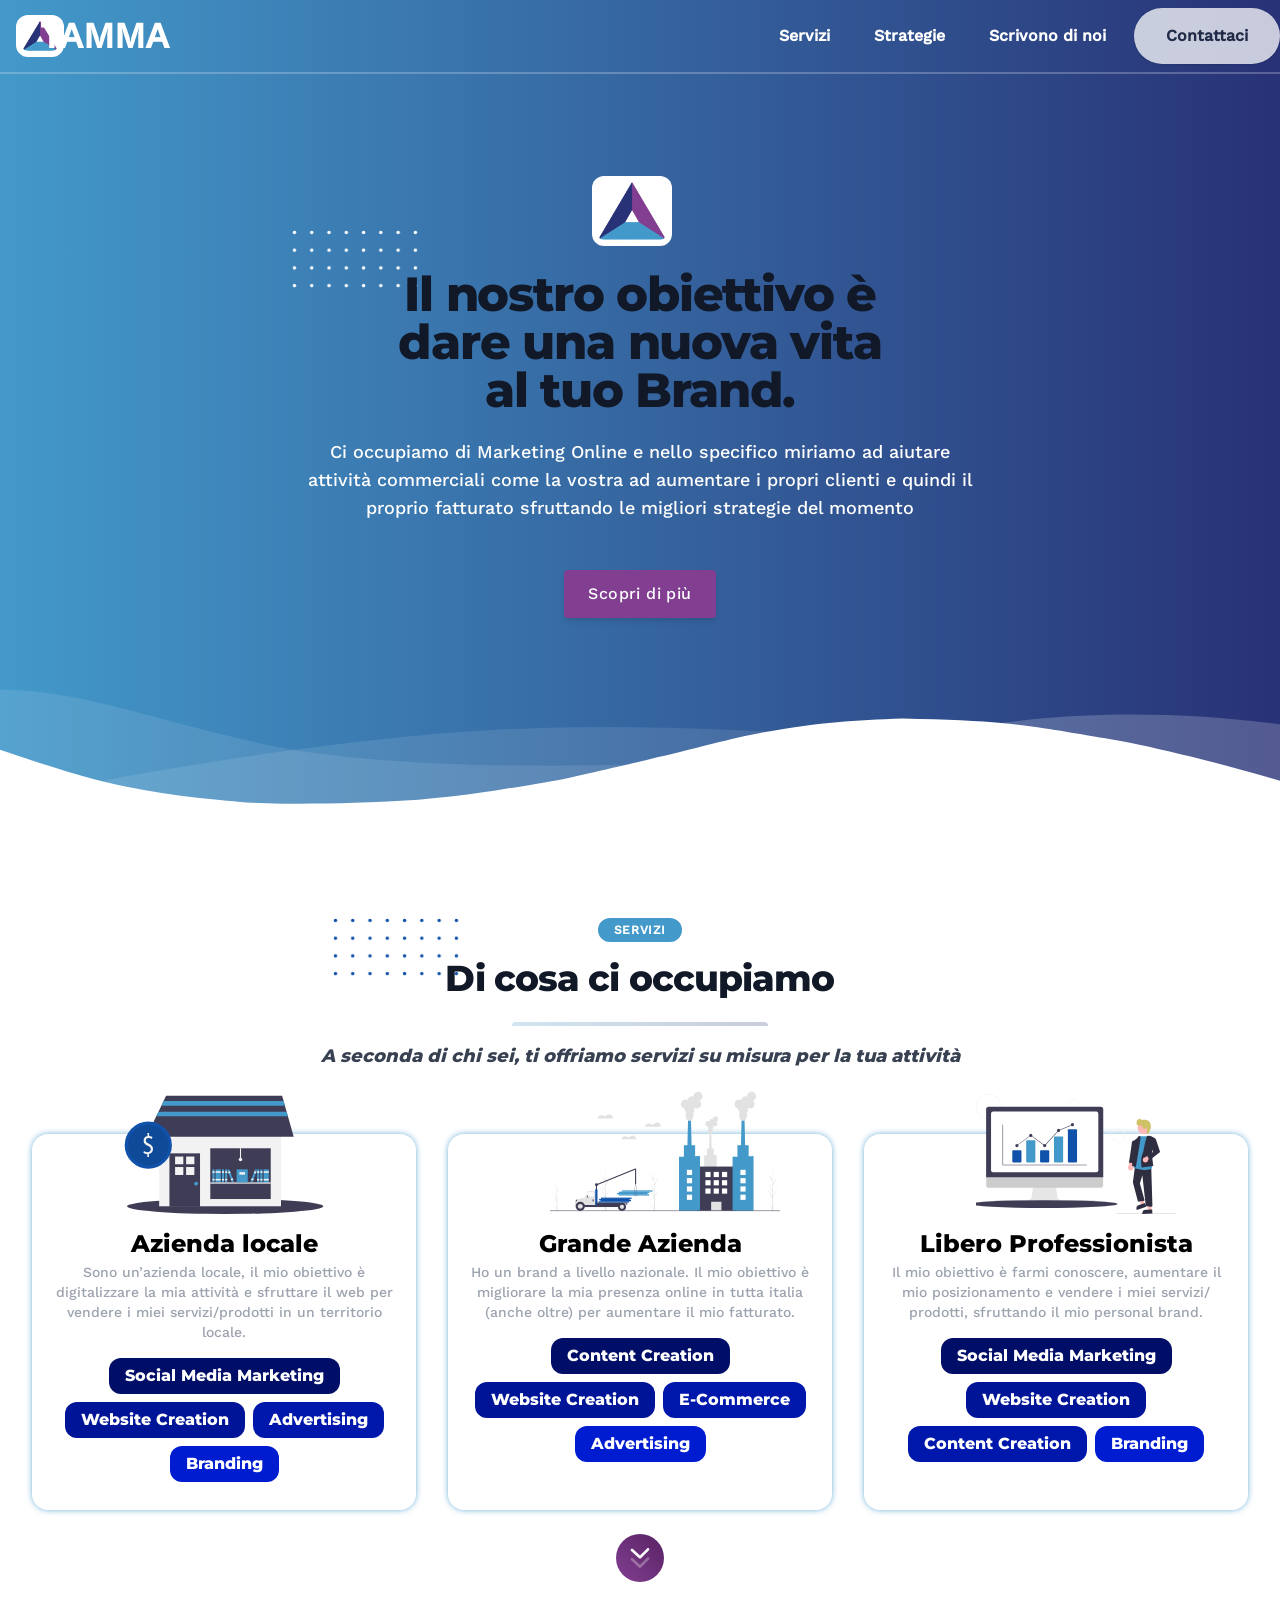
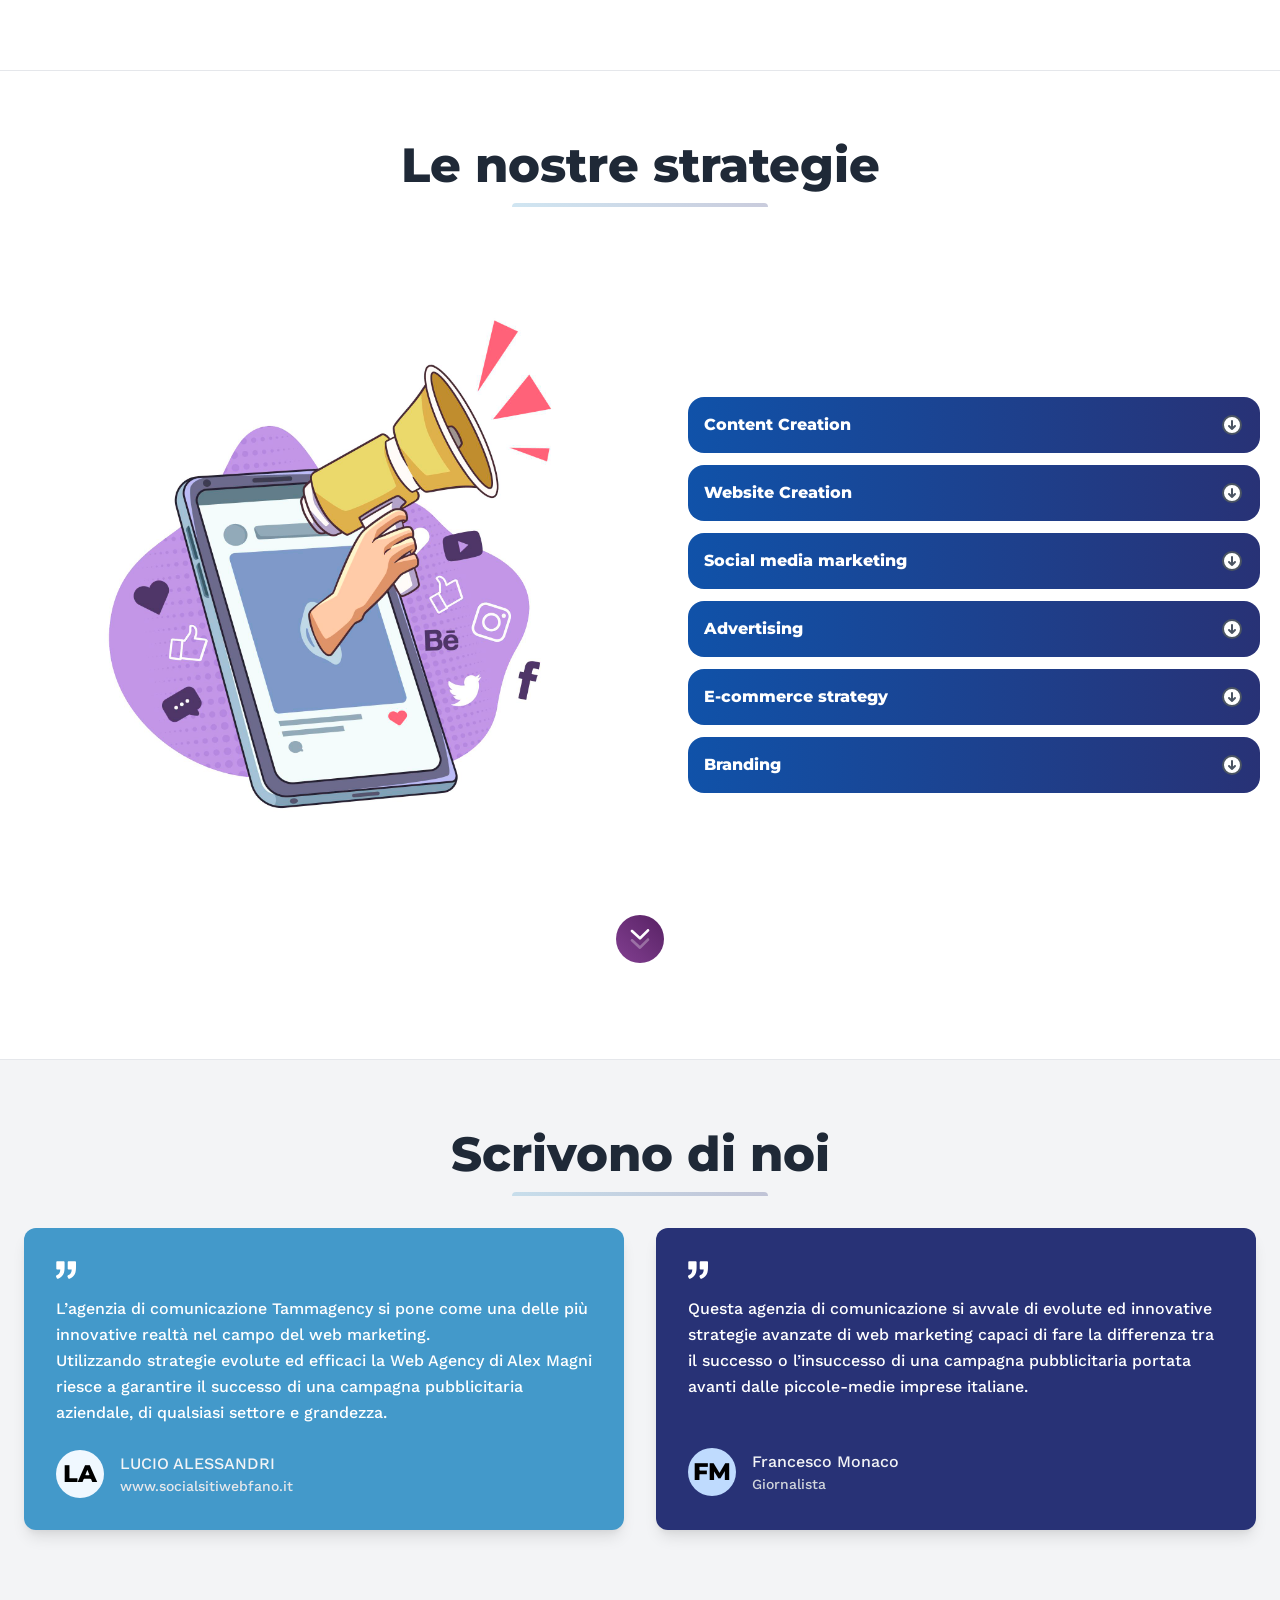
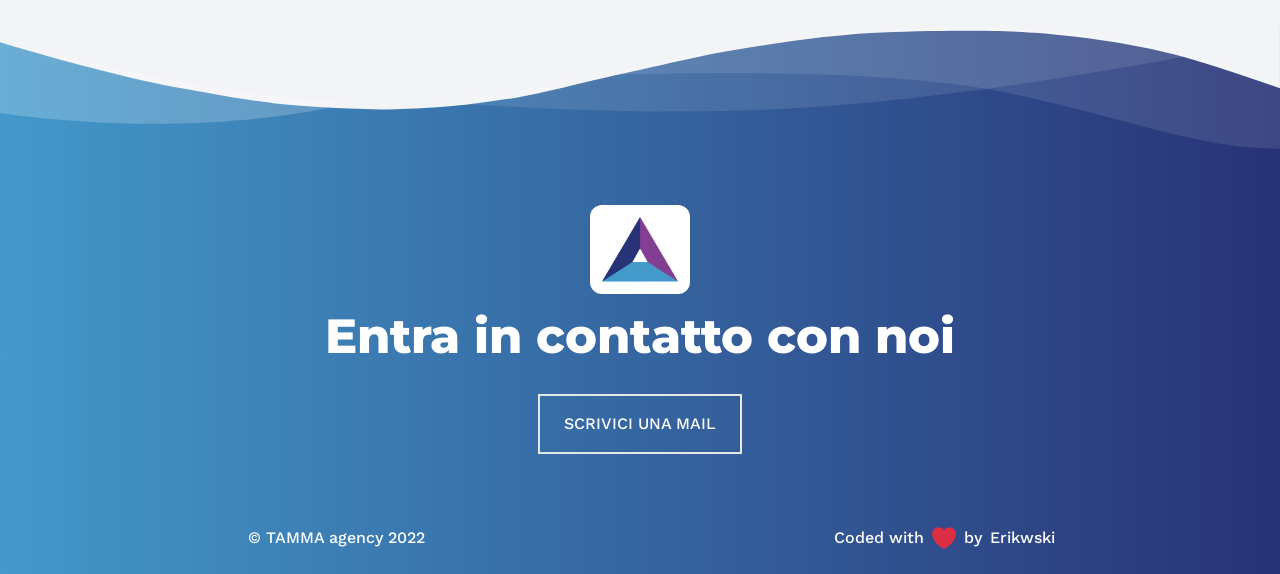
==== commit 11f6069c: "Sistemata stringa" ====
--- a/public/index.html
+++ b/public/index.html
@@ -5,13 +5,16 @@
     ================================================== -->
     <meta charset="utf-8" />
     <meta name="viewport" content="width=device-width, initial-scale=1" />
-    <title>TAMMA agency</title>
+    <title>TAMMA - Digital marketing agency</title>
     <!-- SEO TAG
     ================================================== -->
-    <meta name="description" content="Digital marketing agency" />
+    <meta
+      name="description"
+      content="Ci occupiamo di Marketing Online e nello specifico miriamo ad aiutare attività commerciali come la vostra ad aumentare i propri clienti e quindi il proprio fatturato sfruttando le migliori strategie del momento"
+    />
     <meta
       name="keywords"
-      content="SEO digital marketing facebook instagram ads"
+      content="SEO digital marketing facebook instagram ads fatturato advertising branding freelancing content creation contenuti digitali strategie mercato social media e-commerce"
     />
     <meta name="author" content="erikwski" />
 
@@ -48,22 +51,22 @@
     <!-- loader -->
     <div id="loader" class="gradient z-50">
       <div class="mosaic-loader">
-        <div class="cell d-0"></div>
+        <div class="cell d-4"></div>
+        <div class="cell d-4"></div>
+        <div class="cell d-4"></div>
+        <div class="cell d-4"></div>
+        <div class="cell d-3"></div>
+        <div class="cell d-3"></div>
+        <div class="cell d-3"></div>
+        <div class="cell d-3"></div>
+        <div class="cell d-2"></div>
+        <div class="cell d-2"></div>
+        <div class="cell d-2"></div>
+        <div class="cell d-2"></div>
         <div class="cell d-1"></div>
-        <div class="cell d-2"></div>
-        <div class="cell d-3"></div>
         <div class="cell d-1"></div>
-        <div class="cell d-2"></div>
-        <div class="cell d-3"></div>
-        <div class="cell d-4"></div>
-        <div class="cell d-2"></div>
-        <div class="cell d-3"></div>
-        <div class="cell d-4"></div>
-        <div class="cell d-5"></div>
-        <div class="cell d-3"></div>
-        <div class="cell d-4"></div>
-        <div class="cell d-5"></div>
-        <div class="cell d-6"></div>
+        <div class="cell d-1"></div>
+        <div class="cell d-1"></div>
       </div>
     </div>
     <!--Nav-->
@@ -84,6 +87,7 @@
               id="logo"
               height="48"
               src="img/logo.png"
+              alt="Tamma logo"
               class="opacity-0 bg-white mr-4 p-1.5 rounded-xl transition-all duration-700"
             />
             <span
@@ -146,7 +150,7 @@
             href="#contattami"
             class="mx-auto lg:mx-0 hover:underline bg-white text-gray-800 font-bold rounded-full py-4 px-8 shadow opacity-75 focus:outline-none focus:shadow-outline transform transition hover:scale-105 duration-300 ease-in-out mt-4 md:mt-0"
           >
-            Contattami
+            Contattaci
           </a>
         </div>
       </div>
@@ -159,7 +163,7 @@
       >
         <div class="max-w-xl sm:mx-auto lg:max-w-2xl">
           <div class="flex flex-col mb-16 sm:text-center sm:mb-0">
-            <a href="/" class="mb-6 sm:mx-auto self-center">
+            <a href="#" class="mb-6 sm:mx-auto self-center">
               <div
                 class="flex items-center justify-center rounded-full transition-all duration-1000"
                 id="transform_logo"
@@ -169,6 +173,7 @@
                   id="logo"
                   height="80"
                   src="img/logo.png"
+                  alt="TAMMA logo"
                   class="bg-white mr-4 p-1.5 rounded-xl transition-all duration-700"
                 />
               </div>
@@ -1896,6 +1901,7 @@
           width="100"
           height="100"
           class="p-3 bg-white rounded-xl"
+          alt="TAMMA logo"
           src="img/logo.png"
         />
       </div>
@@ -1977,7 +1983,7 @@
       </div>
       <div class="container_right">
         <a
-          href="wa.link/545jyt"
+          href="https://wa.link/545jyt"
           target="_blank"
           class="flex justify-center items-center"
         >
--- a/public/css/custom.css
+++ b/public/css/custom.css
@@ -117,13 +117,14 @@
   font-family: "montserrat";
 }
 #loader {
-  position: absolute;
+  position: fixed;
   top: 0;
   left: 0;
   width: 100%;
   height: 100%;
 }
 .mosaic-loader {
+  position: relative;
   display: flex;
   flex-wrap: wrap;
   width: var(--total-size);
@@ -131,6 +132,7 @@
   position: absolute;
   top: calc(50% - var(--cell-size) - var(--cell-size));
   left: calc(50% - var(--cell-size) - var(--cell-size));
+  clip-path: polygon(50% 0%, 0% 100%, 100% 100%);
 }
 .mosaic-loader > .cell {
   flex: 0 0 var(--cell-size);
@@ -150,63 +152,67 @@
   animation-delay: 300ms;
 }
 .mosaic-loader > .cell.d-4 {
-  animation-delay: 400ms;
-}
-.mosaic-loader > .cell.d-5 {
-  animation-delay: 500ms;
-}
-.mosaic-loader > .cell.d-6 {
-  animation-delay: 600ms;
+  animation-delay: 300ms;
 }
 .mosaic-loader > .cell:nth-child(1) {
+  --cell-color: #7153e0;
+}
+.mosaic-loader > .cell:nth-child(2) {
+  --cell-color: #5937d6;
+}
+.mosaic-loader > .cell:nth-child(3) {
+  --cell-color: #4525b8;
+}
+.mosaic-loader > .cell:nth-child(4) {
+  --cell-color: #301592;
+}
+.mosaic-loader > .cell:nth-child(5) {
+  --cell-color: #c505ff;
+}
+.mosaic-loader > .cell:nth-child(6) {
+  --cell-color: #9e0eca;
+}
+.mosaic-loader > .cell:nth-child(7) {
+  --cell-color: #8003a7;
+}
+.mosaic-loader > .cell:nth-child(8) {
+  --cell-color: #6b008b;
+}
+.mosaic-loader > .cell:nth-child(9) {
+  --cell-color: #205ad6;
+}
+.mosaic-loader > .cell:nth-child(10) {
+  --cell-color: #1345b1;
+}
+.mosaic-loader > .cell:nth-child(11) {
+  --cell-color: #0f3994;
+}
+.mosaic-loader > .cell:nth-child(12) {
+  --cell-color: #0a3288;
+}
+.mosaic-loader > .cell:nth-child(13) {
   --cell-color: #32c1fa;
 }
-.mosaic-loader > .cell:nth-child(2) {
+.mosaic-loader > .cell:nth-child(14) {
   --cell-color: #23a5d8;
 }
-.mosaic-loader > .cell:nth-child(3) {
+.mosaic-loader > .cell:nth-child(15) {
   --cell-color: #1785b1;
 }
-.mosaic-loader > .cell:nth-child(4) {
-  --cell-color: #0d668a;
-}
-.mosaic-loader > .cell:nth-child(5) {
-  --cell-color: #205ad6;
-}
-.mosaic-loader > .cell:nth-child(6) {
-  --cell-color: #1345b1;
-}
-.mosaic-loader > .cell:nth-child(7) {
-  --cell-color: #0f3994;
-}
-.mosaic-loader > .cell:nth-child(8) {
-  --cell-color: #0a3288;
-}
-.mosaic-loader > .cell:nth-child(9) {
-  --cell-color: #7153e0;
-}
-.mosaic-loader > .cell:nth-child(10) {
-  --cell-color: #5937d6;
-}
-.mosaic-loader > .cell:nth-child(11) {
-  --cell-color: #4525b8;
-}
-.mosaic-loader > .cell:nth-child(12) {
-  --cell-color: #301592;
-}
-.mosaic-loader > .cell:nth-child(13) {
-  --cell-color: #c505ff;
-}
-.mosaic-loader > .cell:nth-child(14) {
-  --cell-color: #9e0eca;
-}
-.mosaic-loader > .cell:nth-child(15) {
-  --cell-color: #8003a7;
-}
 .mosaic-loader > .cell:nth-child(16) {
-  --cell-color: #6b008b;
-}
-
+  --cell-color: #0a78a5;
+}
+.mosaic-loader:before {
+  content: "";
+  position: absolute;
+  top: -1px;
+  left: -1px;
+  width: calc(100% + 2px);
+  height: calc(100% + 2px);
+  background: linear-gradient(0deg, #004dff42, #9a00ff5c);
+  clip-path: polygon(50% 0%, 0% 100%, 100% 100%);
+  z-index: -1;
+}
 @keyframes ripple {
   0% {
     background-color: transparent;
@@ -254,6 +260,10 @@
     filter: blur(0);
     opacity: 1;
   }
+}
+.throw_to_moon_again {
+  transition: bottom 1.2s 0.5s;
+  bottom: calc(100% + 200px) !important;
 }
 .shift_for_logo {
   transform: translateX(-40px);
@@ -398,7 +408,7 @@
   transform: translateX(0);
 }
 .fill_on_hover:hover {
-  padding-right: 2rem !important;
-  padding-left: 0 !important;
+  padding-right: 3rem !important;
+  padding-left: 1rem !important;
   color: #000;
 }
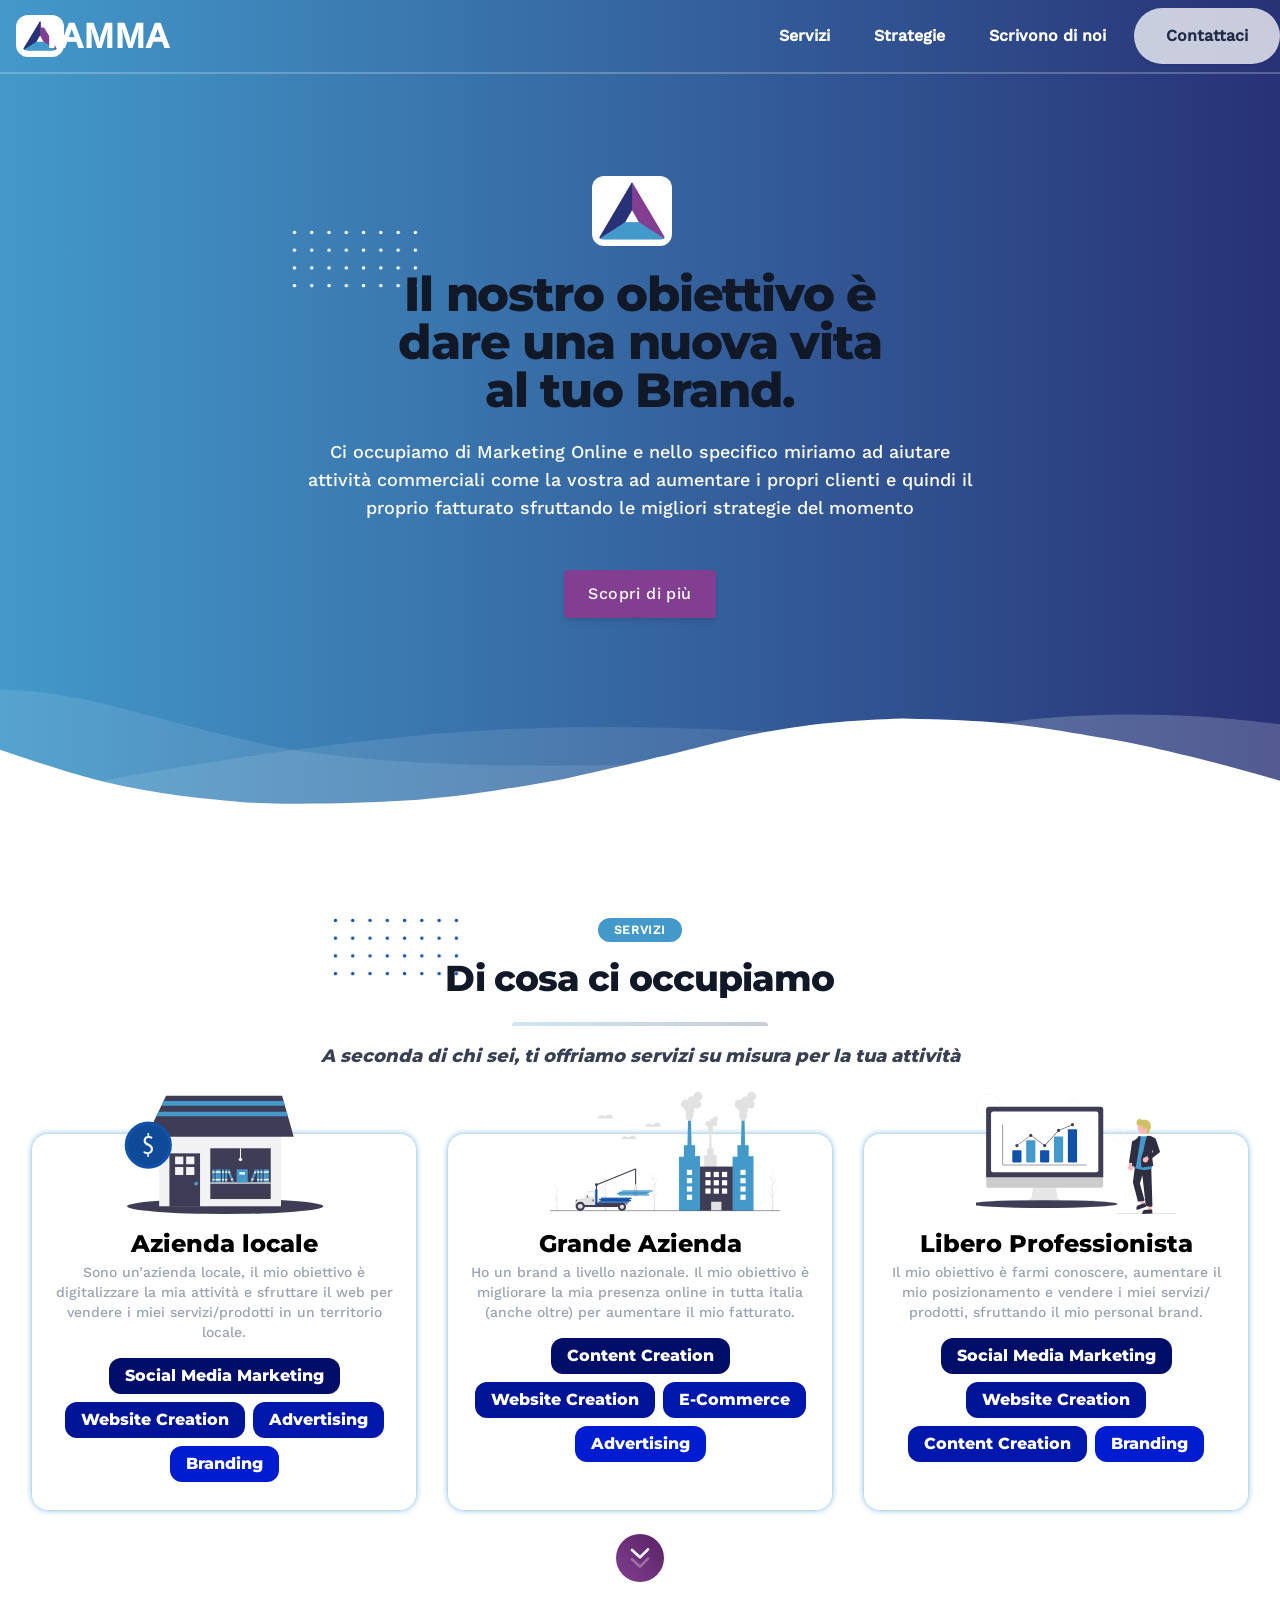
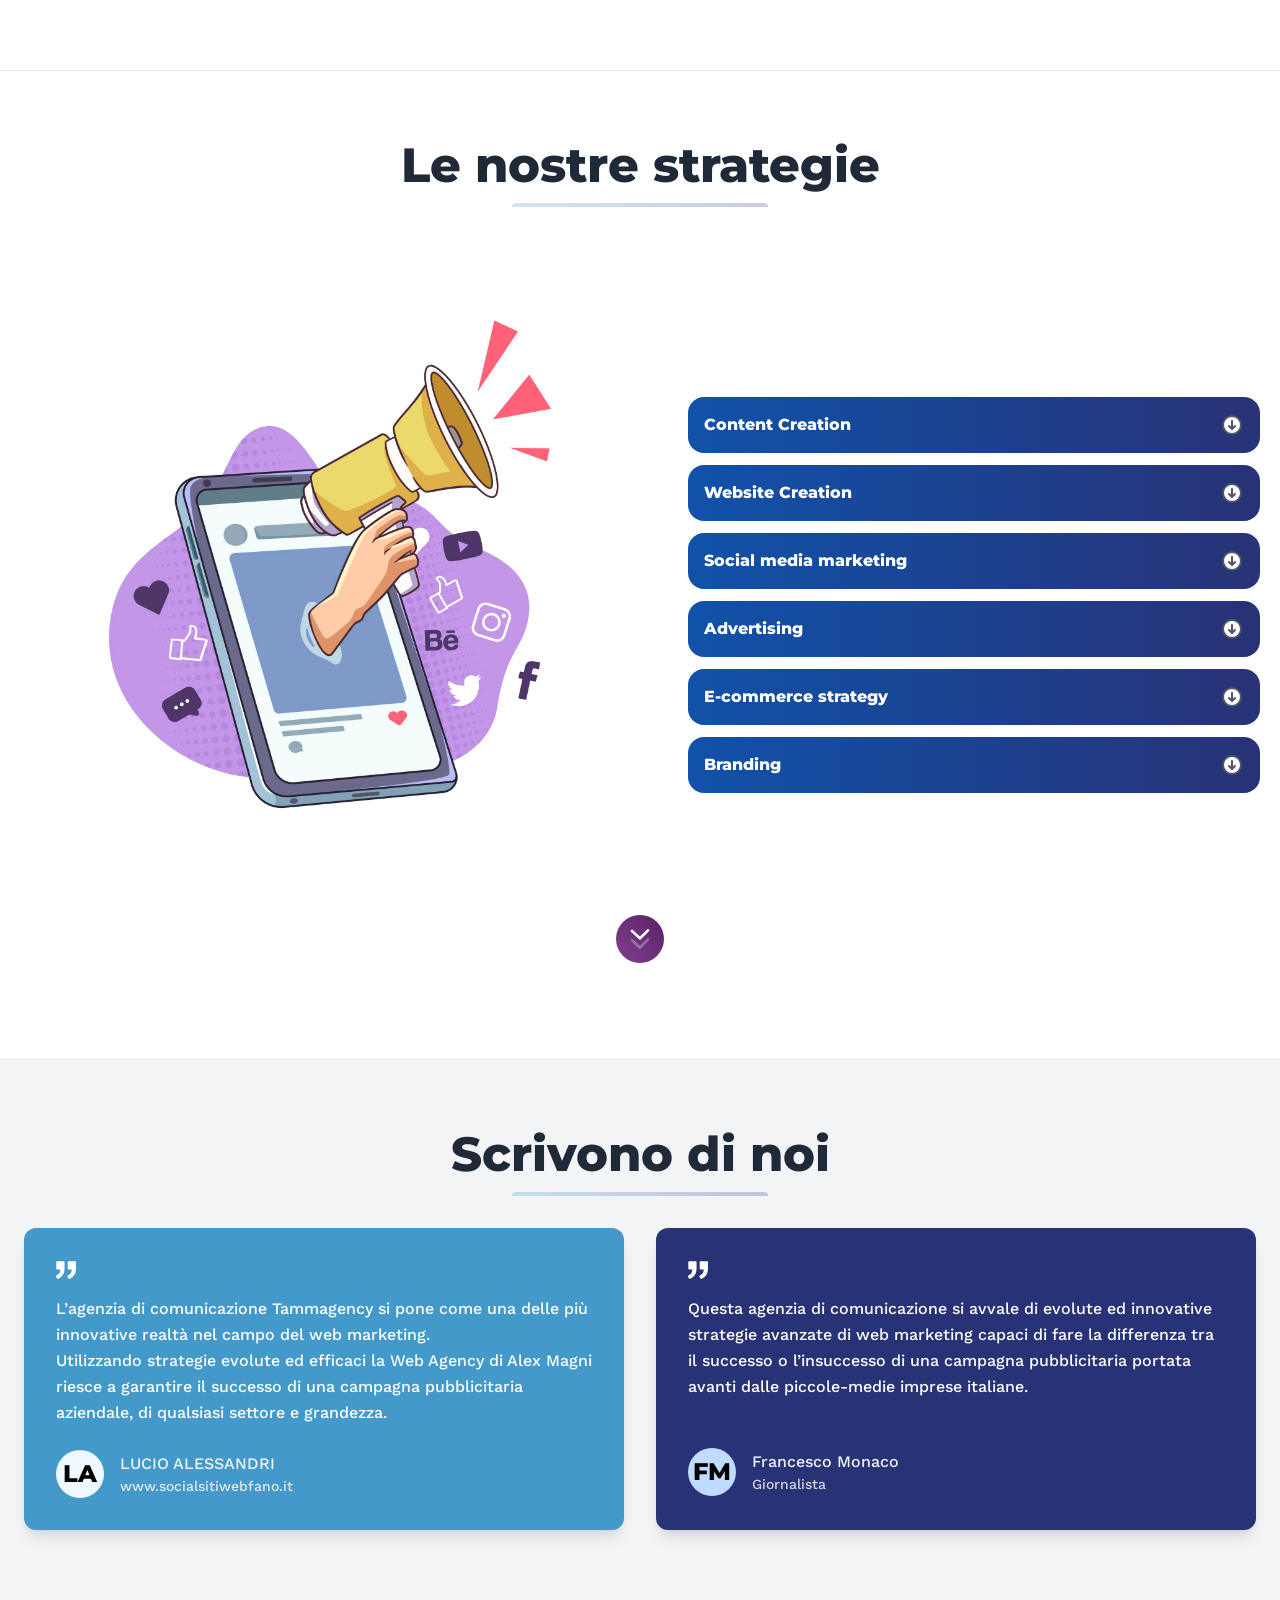
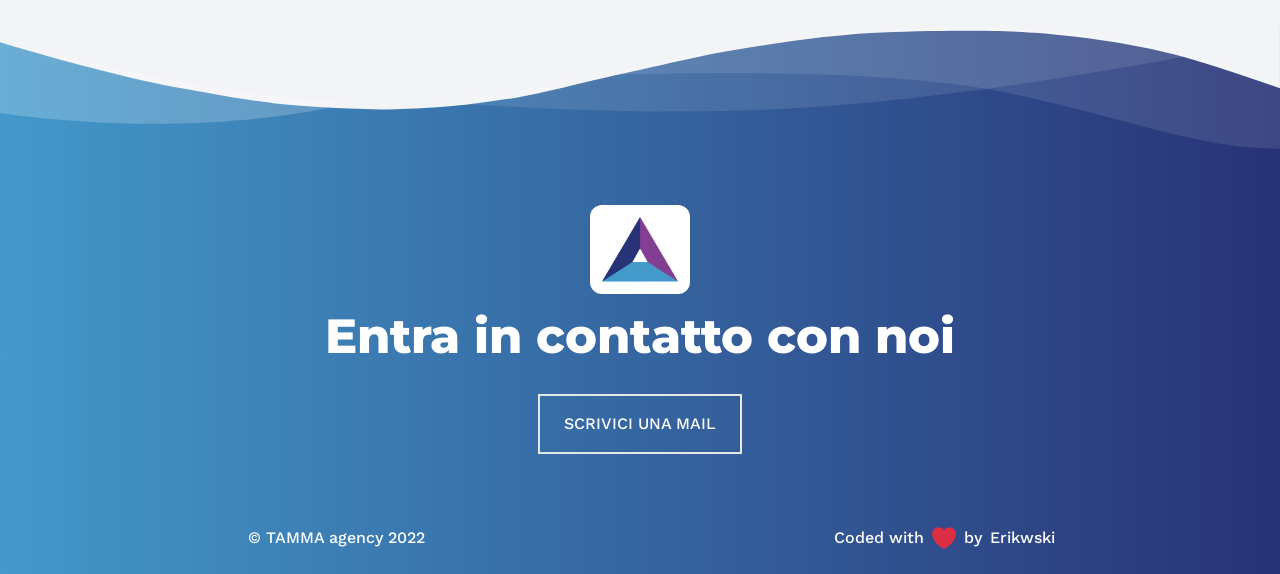
==== commit b7517a5c: "Compiled tailwind css" ====
--- a/public/index.html
+++ b/public/index.html
@@ -21,7 +21,7 @@
     <!-- CSS
     ================================================== -->
     <link rel="stylesheet" href="css/scroll.css" />
-    <link rel="stylesheet" href="css/all_compile.css" />
+    <link rel="stylesheet" href="css/base_style.css" />
     <link rel="stylesheet" href="css/custom.css" />
 
     <!-- icon of website
--- a/public/css/base_style.css
+++ b/public/css/base_style.css
@@ -0,0 +1,1463 @@
+/*
+! tailwindcss v3.0.23 | MIT License | https://tailwindcss.com
+*/
+
+/*
+1. Prevent padding and border from affecting element width. (https://github.com/mozdevs/cssremedy/issues/4)
+2. Allow adding a border to an element by just adding a border-width. (https://github.com/tailwindcss/tailwindcss/pull/116)
+*/
+
+*,
+::before,
+::after {
+  box-sizing: border-box;
+  /* 1 */
+  border-width: 0;
+  /* 2 */
+  border-style: solid;
+  /* 2 */
+  border-color: #e5e7eb;
+  /* 2 */
+}
+
+::before,
+::after {
+  --tw-content: '';
+}
+
+/*
+1. Use a consistent sensible line-height in all browsers.
+2. Prevent adjustments of font size after orientation changes in iOS.
+3. Use a more readable tab size.
+4. Use the user's configured `sans` font-family by default.
+*/
+
+html {
+  line-height: 1.5;
+  /* 1 */
+  -webkit-text-size-adjust: 100%;
+  /* 2 */
+  -moz-tab-size: 4;
+  /* 3 */
+  -o-tab-size: 4;
+     tab-size: 4;
+  /* 3 */
+  font-family: ui-sans-serif, system-ui, -apple-system, BlinkMacSystemFont, "Segoe UI", Roboto, "Helvetica Neue", Arial, "Noto Sans", sans-serif, "Apple Color Emoji", "Segoe UI Emoji", "Segoe UI Symbol", "Noto Color Emoji";
+  /* 4 */
+}
+
+/*
+1. Remove the margin in all browsers.
+2. Inherit line-height from `html` so users can set them as a class directly on the `html` element.
+*/
+
+body {
+  margin: 0;
+  /* 1 */
+  line-height: inherit;
+  /* 2 */
+}
+
+/*
+1. Add the correct height in Firefox.
+2. Correct the inheritance of border color in Firefox. (https://bugzilla.mozilla.org/show_bug.cgi?id=190655)
+3. Ensure horizontal rules are visible by default.
+*/
+
+hr {
+  height: 0;
+  /* 1 */
+  color: inherit;
+  /* 2 */
+  border-top-width: 1px;
+  /* 3 */
+}
+
+/*
+Add the correct text decoration in Chrome, Edge, and Safari.
+*/
+
+abbr:where([title]) {
+  -webkit-text-decoration: underline dotted;
+          text-decoration: underline dotted;
+}
+
+/*
+Remove the default font size and weight for headings.
+*/
+
+h1,
+h2,
+h3,
+h4,
+h5,
+h6 {
+  font-size: inherit;
+  font-weight: inherit;
+}
+
+/*
+Reset links to optimize for opt-in styling instead of opt-out.
+*/
+
+a {
+  color: inherit;
+  text-decoration: inherit;
+}
+
+/*
+Add the correct font weight in Edge and Safari.
+*/
+
+b,
+strong {
+  font-weight: bolder;
+}
+
+/*
+1. Use the user's configured `mono` font family by default.
+2. Correct the odd `em` font sizing in all browsers.
+*/
+
+code,
+kbd,
+samp,
+pre {
+  font-family: ui-monospace, SFMono-Regular, Menlo, Monaco, Consolas, "Liberation Mono", "Courier New", monospace;
+  /* 1 */
+  font-size: 1em;
+  /* 2 */
+}
+
+/*
+Add the correct font size in all browsers.
+*/
+
+small {
+  font-size: 80%;
+}
+
+/*
+Prevent `sub` and `sup` elements from affecting the line height in all browsers.
+*/
+
+sub,
+sup {
+  font-size: 75%;
+  line-height: 0;
+  position: relative;
+  vertical-align: baseline;
+}
+
+sub {
+  bottom: -0.25em;
+}
+
+sup {
+  top: -0.5em;
+}
+
+/*
+1. Remove text indentation from table contents in Chrome and Safari. (https://bugs.chromium.org/p/chromium/issues/detail?id=999088, https://bugs.webkit.org/show_bug.cgi?id=201297)
+2. Correct table border color inheritance in all Chrome and Safari. (https://bugs.chromium.org/p/chromium/issues/detail?id=935729, https://bugs.webkit.org/show_bug.cgi?id=195016)
+3. Remove gaps between table borders by default.
+*/
+
+table {
+  text-indent: 0;
+  /* 1 */
+  border-color: inherit;
+  /* 2 */
+  border-collapse: collapse;
+  /* 3 */
+}
+
+/*
+1. Change the font styles in all browsers.
+2. Remove the margin in Firefox and Safari.
+3. Remove default padding in all browsers.
+*/
+
+button,
+input,
+optgroup,
+select,
+textarea {
+  font-family: inherit;
+  /* 1 */
+  font-size: 100%;
+  /* 1 */
+  line-height: inherit;
+  /* 1 */
+  color: inherit;
+  /* 1 */
+  margin: 0;
+  /* 2 */
+  padding: 0;
+  /* 3 */
+}
+
+/*
+Remove the inheritance of text transform in Edge and Firefox.
+*/
+
+button,
+select {
+  text-transform: none;
+}
+
+/*
+1. Correct the inability to style clickable types in iOS and Safari.
+2. Remove default button styles.
+*/
+
+button,
+[type='button'],
+[type='reset'],
+[type='submit'] {
+  -webkit-appearance: button;
+  /* 1 */
+  background-color: transparent;
+  /* 2 */
+  background-image: none;
+  /* 2 */
+}
+
+/*
+Use the modern Firefox focus style for all focusable elements.
+*/
+
+:-moz-focusring {
+  outline: auto;
+}
+
+/*
+Remove the additional `:invalid` styles in Firefox. (https://github.com/mozilla/gecko-dev/blob/2f9eacd9d3d995c937b4251a5557d95d494c9be1/layout/style/res/forms.css#L728-L737)
+*/
+
+:-moz-ui-invalid {
+  box-shadow: none;
+}
+
+/*
+Add the correct vertical alignment in Chrome and Firefox.
+*/
+
+progress {
+  vertical-align: baseline;
+}
+
+/*
+Correct the cursor style of increment and decrement buttons in Safari.
+*/
+
+::-webkit-inner-spin-button,
+::-webkit-outer-spin-button {
+  height: auto;
+}
+
+/*
+1. Correct the odd appearance in Chrome and Safari.
+2. Correct the outline style in Safari.
+*/
+
+[type='search'] {
+  -webkit-appearance: textfield;
+  /* 1 */
+  outline-offset: -2px;
+  /* 2 */
+}
+
+/*
+Remove the inner padding in Chrome and Safari on macOS.
+*/
+
+::-webkit-search-decoration {
+  -webkit-appearance: none;
+}
+
+/*
+1. Correct the inability to style clickable types in iOS and Safari.
+2. Change font properties to `inherit` in Safari.
+*/
+
+::-webkit-file-upload-button {
+  -webkit-appearance: button;
+  /* 1 */
+  font: inherit;
+  /* 2 */
+}
+
+/*
+Add the correct display in Chrome and Safari.
+*/
+
+summary {
+  display: list-item;
+}
+
+/*
+Removes the default spacing and border for appropriate elements.
+*/
+
+blockquote,
+dl,
+dd,
+h1,
+h2,
+h3,
+h4,
+h5,
+h6,
+hr,
+figure,
+p,
+pre {
+  margin: 0;
+}
+
+fieldset {
+  margin: 0;
+  padding: 0;
+}
+
+legend {
+  padding: 0;
+}
+
+ol,
+ul,
+menu {
+  list-style: none;
+  margin: 0;
+  padding: 0;
+}
+
+/*
+Prevent resizing textareas horizontally by default.
+*/
+
+textarea {
+  resize: vertical;
+}
+
+/*
+1. Reset the default placeholder opacity in Firefox. (https://github.com/tailwindlabs/tailwindcss/issues/3300)
+2. Set the default placeholder color to the user's configured gray 400 color.
+*/
+
+input::-moz-placeholder, textarea::-moz-placeholder {
+  opacity: 1;
+  /* 1 */
+  color: #9ca3af;
+  /* 2 */
+}
+
+input:-ms-input-placeholder, textarea:-ms-input-placeholder {
+  opacity: 1;
+  /* 1 */
+  color: #9ca3af;
+  /* 2 */
+}
+
+input::placeholder,
+textarea::placeholder {
+  opacity: 1;
+  /* 1 */
+  color: #9ca3af;
+  /* 2 */
+}
+
+/*
+Set the default cursor for buttons.
+*/
+
+button,
+[role="button"] {
+  cursor: pointer;
+}
+
+/*
+Make sure disabled buttons don't get the pointer cursor.
+*/
+
+:disabled {
+  cursor: default;
+}
+
+/*
+1. Make replaced elements `display: block` by default. (https://github.com/mozdevs/cssremedy/issues/14)
+2. Add `vertical-align: middle` to align replaced elements more sensibly by default. (https://github.com/jensimmons/cssremedy/issues/14#issuecomment-634934210)
+   This can trigger a poorly considered lint error in some tools but is included by design.
+*/
+
+img,
+svg,
+video,
+canvas,
+audio,
+iframe,
+embed,
+object {
+  display: block;
+  /* 1 */
+  vertical-align: middle;
+  /* 2 */
+}
+
+/*
+Constrain images and videos to the parent width and preserve their intrinsic aspect ratio. (https://github.com/mozdevs/cssremedy/issues/14)
+*/
+
+img,
+video {
+  max-width: 100%;
+  height: auto;
+}
+
+/*
+Ensure the default browser behavior of the `hidden` attribute.
+*/
+
+[hidden] {
+  display: none;
+}
+
+*, ::before, ::after {
+  --tw-translate-x: 0;
+  --tw-translate-y: 0;
+  --tw-rotate: 0;
+  --tw-skew-x: 0;
+  --tw-skew-y: 0;
+  --tw-scale-x: 1;
+  --tw-scale-y: 1;
+  --tw-pan-x:  ;
+  --tw-pan-y:  ;
+  --tw-pinch-zoom:  ;
+  --tw-scroll-snap-strictness: proximity;
+  --tw-ordinal:  ;
+  --tw-slashed-zero:  ;
+  --tw-numeric-figure:  ;
+  --tw-numeric-spacing:  ;
+  --tw-numeric-fraction:  ;
+  --tw-ring-inset:  ;
+  --tw-ring-offset-width: 0px;
+  --tw-ring-offset-color: #fff;
+  --tw-ring-color: rgb(59 130 246 / 0.5);
+  --tw-ring-offset-shadow: 0 0 #0000;
+  --tw-ring-shadow: 0 0 #0000;
+  --tw-shadow: 0 0 #0000;
+  --tw-shadow-colored: 0 0 #0000;
+  --tw-blur:  ;
+  --tw-brightness:  ;
+  --tw-contrast:  ;
+  --tw-grayscale:  ;
+  --tw-hue-rotate:  ;
+  --tw-invert:  ;
+  --tw-saturate:  ;
+  --tw-sepia:  ;
+  --tw-drop-shadow:  ;
+  --tw-backdrop-blur:  ;
+  --tw-backdrop-brightness:  ;
+  --tw-backdrop-contrast:  ;
+  --tw-backdrop-grayscale:  ;
+  --tw-backdrop-hue-rotate:  ;
+  --tw-backdrop-invert:  ;
+  --tw-backdrop-opacity:  ;
+  --tw-backdrop-saturate:  ;
+  --tw-backdrop-sepia:  ;
+}
+
+.container {
+  width: 100%;
+}
+
+@media (min-width: 640px) {
+  .container {
+    max-width: 640px;
+  }
+}
+
+@media (min-width: 768px) {
+  .container {
+    max-width: 768px;
+  }
+}
+
+@media (min-width: 1024px) {
+  .container {
+    max-width: 1024px;
+  }
+}
+
+@media (min-width: 1280px) {
+  .container {
+    max-width: 1280px;
+  }
+}
+
+@media (min-width: 1536px) {
+  .container {
+    max-width: 1536px;
+  }
+}
+
+.visible {
+  visibility: visible;
+}
+
+.static {
+  position: static;
+}
+
+.fixed {
+  position: fixed;
+}
+
+.absolute {
+  position: absolute;
+}
+
+.relative {
+  position: relative;
+}
+
+.top-0 {
+  top: 0px;
+}
+
+.left-0 {
+  left: 0px;
+}
+
+.z-50 {
+  z-index: 50;
+}
+
+.z-30 {
+  z-index: 30;
+}
+
+.z-20 {
+  z-index: 20;
+}
+
+.z-0 {
+  z-index: 0;
+}
+
+.m-1 {
+  margin: 0.25rem;
+}
+
+.mx-auto {
+  margin-left: auto;
+  margin-right: auto;
+}
+
+.my-0 {
+  margin-top: 0px;
+  margin-bottom: 0px;
+}
+
+.my-2 {
+  margin-top: 0.5rem;
+  margin-bottom: 0.5rem;
+}
+
+.mx-4 {
+  margin-left: 1rem;
+  margin-right: 1rem;
+}
+
+.mx-2 {
+  margin-left: 0.5rem;
+  margin-right: 0.5rem;
+}
+
+.mt-0 {
+  margin-top: 0px;
+}
+
+.mr-4 {
+  margin-right: 1rem;
+}
+
+.mt-2 {
+  margin-top: 0.5rem;
+}
+
+.mb-4 {
+  margin-bottom: 1rem;
+}
+
+.mr-3 {
+  margin-right: 0.75rem;
+}
+
+.mt-4 {
+  margin-top: 1rem;
+}
+
+.mb-16 {
+  margin-bottom: 4rem;
+}
+
+.mb-6 {
+  margin-bottom: 1.5rem;
+}
+
+.mb-10 {
+  margin-bottom: 2.5rem;
+}
+
+.-mt-8 {
+  margin-top: -2rem;
+}
+
+.-ml-20 {
+  margin-left: -5rem;
+}
+
+.-mt-12 {
+  margin-top: -3rem;
+}
+
+.mt-6 {
+  margin-top: 1.5rem;
+}
+
+.mb-2 {
+  margin-bottom: 0.5rem;
+}
+
+.mb-3 {
+  margin-bottom: 0.75rem;
+}
+
+.-mb-10 {
+  margin-bottom: -2.5rem;
+}
+
+.mt-12 {
+  margin-top: 3rem;
+}
+
+.mt-3 {
+  margin-top: 0.75rem;
+}
+
+.mb-7 {
+  margin-bottom: 1.75rem;
+}
+
+.mr-2 {
+  margin-right: 0.5rem;
+}
+
+.ml-4 {
+  margin-left: 1rem;
+}
+
+.block {
+  display: block;
+}
+
+.inline-block {
+  display: inline-block;
+}
+
+.inline {
+  display: inline;
+}
+
+.flex {
+  display: flex;
+}
+
+.inline-flex {
+  display: inline-flex;
+}
+
+.table {
+  display: table;
+}
+
+.grid {
+  display: grid;
+}
+
+.contents {
+  display: contents;
+}
+
+.hidden {
+  display: none;
+}
+
+.h-6 {
+  height: 1.5rem;
+}
+
+.h-12 {
+  height: 3rem;
+}
+
+.h-1 {
+  height: 0.25rem;
+}
+
+.h-full {
+  height: 100%;
+}
+
+.h-5 {
+  height: 1.25rem;
+}
+
+.w-full {
+  width: 100%;
+}
+
+.w-6 {
+  width: 1.5rem;
+}
+
+.w-32 {
+  width: 8rem;
+}
+
+.w-64 {
+  width: 16rem;
+}
+
+.w-12 {
+  width: 3rem;
+}
+
+.w-5 {
+  width: 1.25rem;
+}
+
+.max-w-xl {
+  max-width: 36rem;
+}
+
+.max-w-lg {
+  max-width: 32rem;
+}
+
+.max-w-md {
+  max-width: 28rem;
+}
+
+.flex-1 {
+  flex: 1 1 0%;
+}
+
+.flex-grow {
+  flex-grow: 1;
+}
+
+.transform {
+  transform: translate(var(--tw-translate-x), var(--tw-translate-y)) rotate(var(--tw-rotate)) skewX(var(--tw-skew-x)) skewY(var(--tw-skew-y)) scaleX(var(--tw-scale-x)) scaleY(var(--tw-scale-y));
+}
+
+.cursor-pointer {
+  cursor: pointer;
+}
+
+.resize {
+  resize: both;
+}
+
+.flex-col {
+  flex-direction: column;
+}
+
+.flex-wrap {
+  flex-wrap: wrap;
+}
+
+.items-center {
+  align-items: center;
+}
+
+.justify-end {
+  justify-content: flex-end;
+}
+
+.justify-center {
+  justify-content: center;
+}
+
+.justify-between {
+  justify-content: space-between;
+}
+
+.gap-8 {
+  gap: 2rem;
+}
+
+.self-center {
+  align-self: center;
+}
+
+.overflow-hidden {
+  overflow: hidden;
+}
+
+.overflow-x-hidden {
+  overflow-x: hidden;
+}
+
+.rounded-xl {
+  border-radius: 0.75rem;
+}
+
+.rounded-full {
+  border-radius: 9999px;
+}
+
+.rounded {
+  border-radius: 0.25rem;
+}
+
+.rounded-lg {
+  border-radius: 0.5rem;
+}
+
+.rounded-2xl {
+  border-radius: 1rem;
+}
+
+.rounded-t {
+  border-top-left-radius: 0.25rem;
+  border-top-right-radius: 0.25rem;
+}
+
+.border-2 {
+  border-width: 2px;
+}
+
+.border {
+  border-width: 1px;
+}
+
+.border-b {
+  border-bottom-width: 1px;
+}
+
+.border-gray-100 {
+  --tw-border-opacity: 1;
+  border-color: rgb(243 244 246 / var(--tw-border-opacity));
+}
+
+.bg-white {
+  --tw-bg-opacity: 1;
+  background-color: rgb(255 255 255 / var(--tw-bg-opacity));
+}
+
+.bg-gray-100 {
+  --tw-bg-opacity: 1;
+  background-color: rgb(243 244 246 / var(--tw-bg-opacity));
+}
+
+.bg-blue-200 {
+  --tw-bg-opacity: 1;
+  background-color: rgb(191 219 254 / var(--tw-bg-opacity));
+}
+
+.fill-current {
+  fill: currentColor;
+}
+
+.object-cover {
+  -o-object-fit: cover;
+     object-fit: cover;
+}
+
+.object-center {
+  -o-object-position: center;
+     object-position: center;
+}
+
+.p-1\.5 {
+  padding: 0.375rem;
+}
+
+.p-1 {
+  padding: 0.25rem;
+}
+
+.p-4 {
+  padding: 1rem;
+}
+
+.p-8 {
+  padding: 2rem;
+}
+
+.p-3 {
+  padding: 0.75rem;
+}
+
+.p-2 {
+  padding: 0.5rem;
+}
+
+.py-2 {
+  padding-top: 0.5rem;
+  padding-bottom: 0.5rem;
+}
+
+.px-4 {
+  padding-left: 1rem;
+  padding-right: 1rem;
+}
+
+.py-4 {
+  padding-top: 1rem;
+  padding-bottom: 1rem;
+}
+
+.px-8 {
+  padding-left: 2rem;
+  padding-right: 2rem;
+}
+
+.py-0 {
+  padding-top: 0px;
+  padding-bottom: 0px;
+}
+
+.py-16 {
+  padding-top: 4rem;
+  padding-bottom: 4rem;
+}
+
+.px-6 {
+  padding-left: 1.5rem;
+  padding-right: 1.5rem;
+}
+
+.py-8 {
+  padding-top: 2rem;
+  padding-bottom: 2rem;
+}
+
+.py-1 {
+  padding-top: 0.25rem;
+  padding-bottom: 0.25rem;
+}
+
+.px-5 {
+  padding-left: 1.25rem;
+  padding-right: 1.25rem;
+}
+
+.py-12 {
+  padding-top: 3rem;
+  padding-bottom: 3rem;
+}
+
+.px-3 {
+  padding-left: 0.75rem;
+  padding-right: 0.75rem;
+}
+
+.px-2 {
+  padding-left: 0.5rem;
+  padding-right: 0.5rem;
+}
+
+.py-6 {
+  padding-top: 1.5rem;
+  padding-bottom: 1.5rem;
+}
+
+.px-72 {
+  padding-left: 18rem;
+  padding-right: 18rem;
+}
+
+.pl-4 {
+  padding-left: 1rem;
+}
+
+.pr-4 {
+  padding-right: 1rem;
+}
+
+.pt-24 {
+  padding-top: 6rem;
+}
+
+.pb-12 {
+  padding-bottom: 3rem;
+}
+
+.pt-16 {
+  padding-top: 4rem;
+}
+
+.pb-10 {
+  padding-bottom: 2.5rem;
+}
+
+.pt-10 {
+  padding-top: 2.5rem;
+}
+
+.pb-8 {
+  padding-bottom: 2rem;
+}
+
+.pl-6 {
+  padding-left: 1.5rem;
+}
+
+.pb-5 {
+  padding-bottom: 1.25rem;
+}
+
+.pt-4 {
+  padding-top: 1rem;
+}
+
+.text-center {
+  text-align: center;
+}
+
+.text-2xl {
+  font-size: 1.5rem;
+  line-height: 2rem;
+}
+
+.text-5xl {
+  font-size: 3rem;
+  line-height: 1;
+}
+
+.text-base {
+  font-size: 1rem;
+  line-height: 1.5rem;
+}
+
+.text-xs {
+  font-size: 0.75rem;
+  line-height: 1rem;
+}
+
+.text-sm {
+  font-size: 0.875rem;
+  line-height: 1.25rem;
+}
+
+.font-bold {
+  font-weight: 700;
+}
+
+.font-medium {
+  font-weight: 500;
+}
+
+.font-semibold {
+  font-weight: 600;
+}
+
+.uppercase {
+  text-transform: uppercase;
+}
+
+.leading-normal {
+  line-height: 1.5;
+}
+
+.leading-none {
+  line-height: 1;
+}
+
+.leading-5 {
+  line-height: 1.25rem;
+}
+
+.leading-tight {
+  line-height: 1.25;
+}
+
+.leading-relaxed {
+  line-height: 1.625;
+}
+
+.tracking-normal {
+  letter-spacing: 0em;
+}
+
+.tracking-tight {
+  letter-spacing: -0.025em;
+}
+
+.tracking-wide {
+  letter-spacing: 0.025em;
+}
+
+.tracking-wider {
+  letter-spacing: 0.05em;
+}
+
+.text-white {
+  --tw-text-opacity: 1;
+  color: rgb(255 255 255 / var(--tw-text-opacity));
+}
+
+.text-pink-800 {
+  --tw-text-opacity: 1;
+  color: rgb(157 23 77 / var(--tw-text-opacity));
+}
+
+.text-black {
+  --tw-text-opacity: 1;
+  color: rgb(0 0 0 / var(--tw-text-opacity));
+}
+
+.text-gray-800 {
+  --tw-text-opacity: 1;
+  color: rgb(31 41 55 / var(--tw-text-opacity));
+}
+
+.text-gray-900 {
+  --tw-text-opacity: 1;
+  color: rgb(17 24 39 / var(--tw-text-opacity));
+}
+
+.text-gray-700 {
+  --tw-text-opacity: 1;
+  color: rgb(55 65 81 / var(--tw-text-opacity));
+}
+
+.text-gray-400 {
+  --tw-text-opacity: 1;
+  color: rgb(156 163 175 / var(--tw-text-opacity));
+}
+
+.text-gray-600 {
+  --tw-text-opacity: 1;
+  color: rgb(75 85 99 / var(--tw-text-opacity));
+}
+
+.text-gray-100 {
+  --tw-text-opacity: 1;
+  color: rgb(243 244 246 / var(--tw-text-opacity));
+}
+
+.text-gray-200 {
+  --tw-text-opacity: 1;
+  color: rgb(229 231 235 / var(--tw-text-opacity));
+}
+
+.text-gray-300 {
+  --tw-text-opacity: 1;
+  color: rgb(209 213 219 / var(--tw-text-opacity));
+}
+
+.no-underline {
+  -webkit-text-decoration-line: none;
+          text-decoration-line: none;
+}
+
+.opacity-0 {
+  opacity: 0;
+}
+
+.opacity-75 {
+  opacity: 0.75;
+}
+
+.opacity-25 {
+  opacity: 0.25;
+}
+
+.shadow {
+  --tw-shadow: 0 1px 3px 0 rgb(0 0 0 / 0.1), 0 1px 2px -1px rgb(0 0 0 / 0.1);
+  --tw-shadow-colored: 0 1px 3px 0 var(--tw-shadow-color), 0 1px 2px -1px var(--tw-shadow-color);
+  box-shadow: var(--tw-ring-offset-shadow, 0 0 #0000), var(--tw-ring-shadow, 0 0 #0000), var(--tw-shadow);
+}
+
+.shadow-md {
+  --tw-shadow: 0 4px 6px -1px rgb(0 0 0 / 0.1), 0 2px 4px -2px rgb(0 0 0 / 0.1);
+  --tw-shadow-colored: 0 4px 6px -1px var(--tw-shadow-color), 0 2px 4px -2px var(--tw-shadow-color);
+  box-shadow: var(--tw-ring-offset-shadow, 0 0 #0000), var(--tw-ring-shadow, 0 0 #0000), var(--tw-shadow);
+}
+
+.shadow-lg {
+  --tw-shadow: 0 10px 15px -3px rgb(0 0 0 / 0.1), 0 4px 6px -4px rgb(0 0 0 / 0.1);
+  --tw-shadow-colored: 0 10px 15px -3px var(--tw-shadow-color), 0 4px 6px -4px var(--tw-shadow-color);
+  box-shadow: var(--tw-ring-offset-shadow, 0 0 #0000), var(--tw-ring-shadow, 0 0 #0000), var(--tw-shadow);
+}
+
+.blur {
+  --tw-blur: blur(8px);
+  filter: var(--tw-blur) var(--tw-brightness) var(--tw-contrast) var(--tw-grayscale) var(--tw-hue-rotate) var(--tw-invert) var(--tw-saturate) var(--tw-sepia) var(--tw-drop-shadow);
+}
+
+.filter {
+  filter: var(--tw-blur) var(--tw-brightness) var(--tw-contrast) var(--tw-grayscale) var(--tw-hue-rotate) var(--tw-invert) var(--tw-saturate) var(--tw-sepia) var(--tw-drop-shadow);
+}
+
+.transition-all {
+  transition-property: all;
+  transition-timing-function: cubic-bezier(0.4, 0, 0.2, 1);
+  transition-duration: 150ms;
+}
+
+.transition {
+  transition-property: color, background-color, border-color, fill, stroke, opacity, box-shadow, transform, filter, -webkit-text-decoration-color, -webkit-backdrop-filter;
+  transition-property: color, background-color, border-color, text-decoration-color, fill, stroke, opacity, box-shadow, transform, filter, backdrop-filter;
+  transition-property: color, background-color, border-color, text-decoration-color, fill, stroke, opacity, box-shadow, transform, filter, backdrop-filter, -webkit-text-decoration-color, -webkit-backdrop-filter;
+  transition-timing-function: cubic-bezier(0.4, 0, 0.2, 1);
+  transition-duration: 150ms;
+}
+
+.duration-700 {
+  transition-duration: 700ms;
+}
+
+.duration-300 {
+  transition-duration: 300ms;
+}
+
+.duration-1000 {
+  transition-duration: 1000ms;
+}
+
+.duration-200 {
+  transition-duration: 200ms;
+}
+
+.ease-in-out {
+  transition-timing-function: cubic-bezier(0.4, 0, 0.2, 1);
+}
+
+.hover\:scale-105:hover {
+  --tw-scale-x: 1.05;
+  --tw-scale-y: 1.05;
+  transform: translate(var(--tw-translate-x), var(--tw-translate-y)) rotate(var(--tw-rotate)) skewX(var(--tw-skew-x)) skewY(var(--tw-skew-y)) scaleX(var(--tw-scale-x)) scaleY(var(--tw-scale-y));
+}
+
+.hover\:text-gray-900:hover {
+  --tw-text-opacity: 1;
+  color: rgb(17 24 39 / var(--tw-text-opacity));
+}
+
+.hover\:underline:hover {
+  -webkit-text-decoration-line: underline;
+          text-decoration-line: underline;
+}
+
+.hover\:no-underline:hover {
+  -webkit-text-decoration-line: none;
+          text-decoration-line: none;
+}
+
+.focus\:outline-none:focus {
+  outline: 2px solid transparent;
+  outline-offset: 2px;
+}
+
+@media (min-width: 640px) {
+  .sm\:mx-auto {
+    margin-left: auto;
+    margin-right: auto;
+  }
+
+  .sm\:mb-0 {
+    margin-bottom: 0px;
+  }
+
+  .sm\:block {
+    display: block;
+  }
+
+  .sm\:max-w-xl {
+    max-width: 36rem;
+  }
+
+  .sm\:py-12 {
+    padding-top: 3rem;
+    padding-bottom: 3rem;
+  }
+
+  .sm\:text-center {
+    text-align: center;
+  }
+
+  .sm\:text-4xl {
+    font-size: 2.25rem;
+    line-height: 2.5rem;
+  }
+}
+
+@media (min-width: 768px) {
+  .md\:mx-auto {
+    margin-left: auto;
+    margin-right: auto;
+  }
+
+  .md\:mt-0 {
+    margin-top: 0px;
+  }
+
+  .md\:mb-12 {
+    margin-bottom: 3rem;
+  }
+
+  .md\:w-1\/2 {
+    width: 50%;
+  }
+
+  .md\:max-w-full {
+    max-width: 100%;
+  }
+
+  .md\:flex-row {
+    flex-direction: row;
+  }
+
+  .md\:px-24 {
+    padding-left: 6rem;
+    padding-right: 6rem;
+  }
+
+  .md\:text-lg {
+    font-size: 1.125rem;
+    line-height: 1.75rem;
+  }
+}
+
+@media (min-width: 1024px) {
+  .lg\:mx-0 {
+    margin-left: 0px;
+    margin-right: 0px;
+  }
+
+  .lg\:mt-0 {
+    margin-top: 0px;
+  }
+
+  .lg\:mb-0 {
+    margin-bottom: 0px;
+  }
+
+  .lg\:-ml-28 {
+    margin-left: -7rem;
+  }
+
+  .lg\:-mt-10 {
+    margin-top: -2.5rem;
+  }
+
+  .lg\:-mt-24 {
+    margin-top: -6rem;
+  }
+
+  .lg\:mt-4 {
+    margin-top: 1rem;
+  }
+
+  .lg\:mt-6 {
+    margin-top: 1.5rem;
+  }
+
+  .lg\:flex {
+    display: flex;
+  }
+
+  .lg\:hidden {
+    display: none;
+  }
+
+  .lg\:w-auto {
+    width: auto;
+  }
+
+  .lg\:w-32 {
+    width: 8rem;
+  }
+
+  .lg\:w-1\/2 {
+    width: 50%;
+  }
+
+  .lg\:max-w-screen-xl {
+    max-width: 1280px;
+  }
+
+  .lg\:max-w-2xl {
+    max-width: 42rem;
+  }
+
+  .lg\:max-w-full {
+    max-width: 100%;
+  }
+
+  .lg\:grid-cols-3 {
+    grid-template-columns: repeat(3, minmax(0, 1fr));
+  }
+
+  .lg\:items-center {
+    align-items: center;
+  }
+
+  .lg\:bg-transparent {
+    background-color: transparent;
+  }
+
+  .lg\:p-0 {
+    padding: 0px;
+  }
+
+  .lg\:px-8 {
+    padding-left: 2rem;
+    padding-right: 2rem;
+  }
+
+  .lg\:py-20 {
+    padding-top: 5rem;
+    padding-bottom: 5rem;
+  }
+
+  .lg\:py-6 {
+    padding-top: 1.5rem;
+    padding-bottom: 1.5rem;
+  }
+
+  .lg\:pt-20 {
+    padding-top: 5rem;
+  }
+
+  .lg\:pb-14 {
+    padding-bottom: 3.5rem;
+  }
+
+  .lg\:pl-12 {
+    padding-left: 3rem;
+  }
+
+  .lg\:pl-6 {
+    padding-left: 1.5rem;
+  }
+
+  .lg\:pr-6 {
+    padding-right: 1.5rem;
+  }
+
+  .lg\:text-left {
+    text-align: left;
+  }
+
+  .lg\:text-4xl {
+    font-size: 2.25rem;
+    line-height: 2.5rem;
+  }
+}
